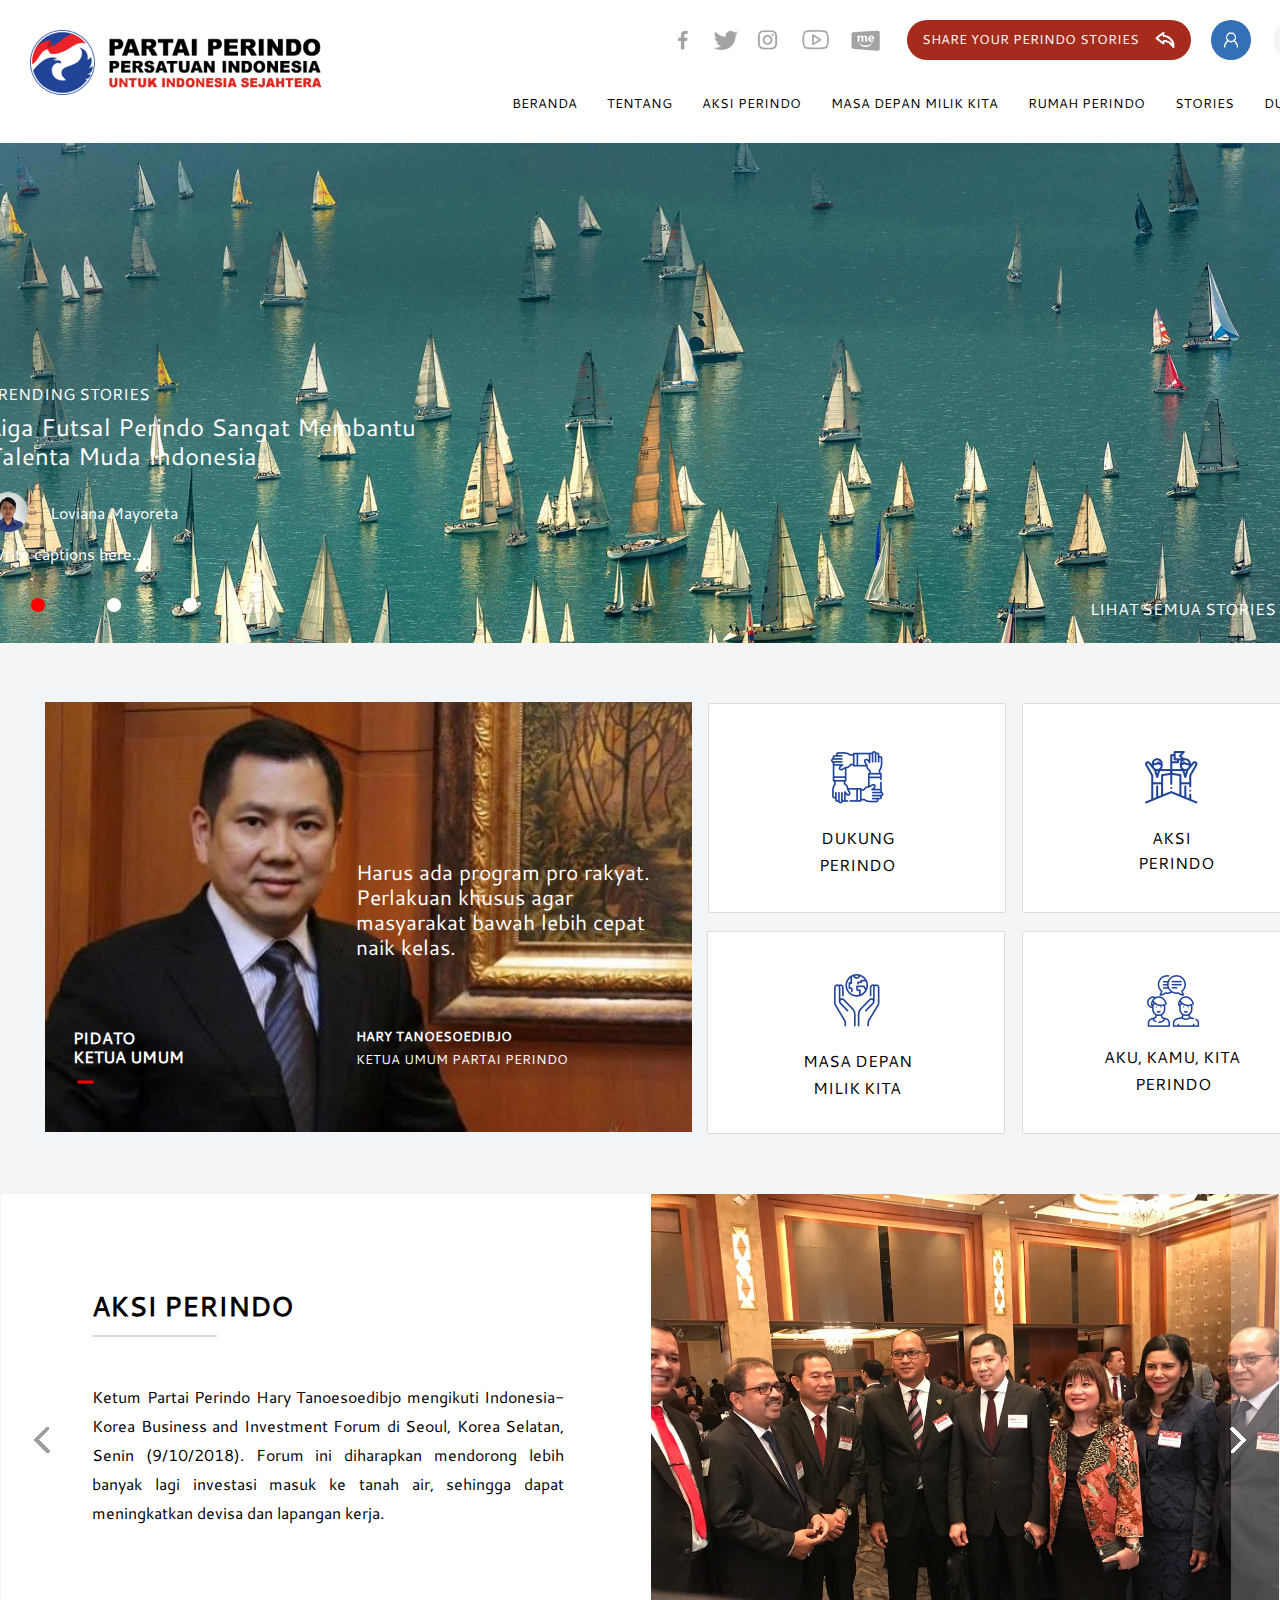
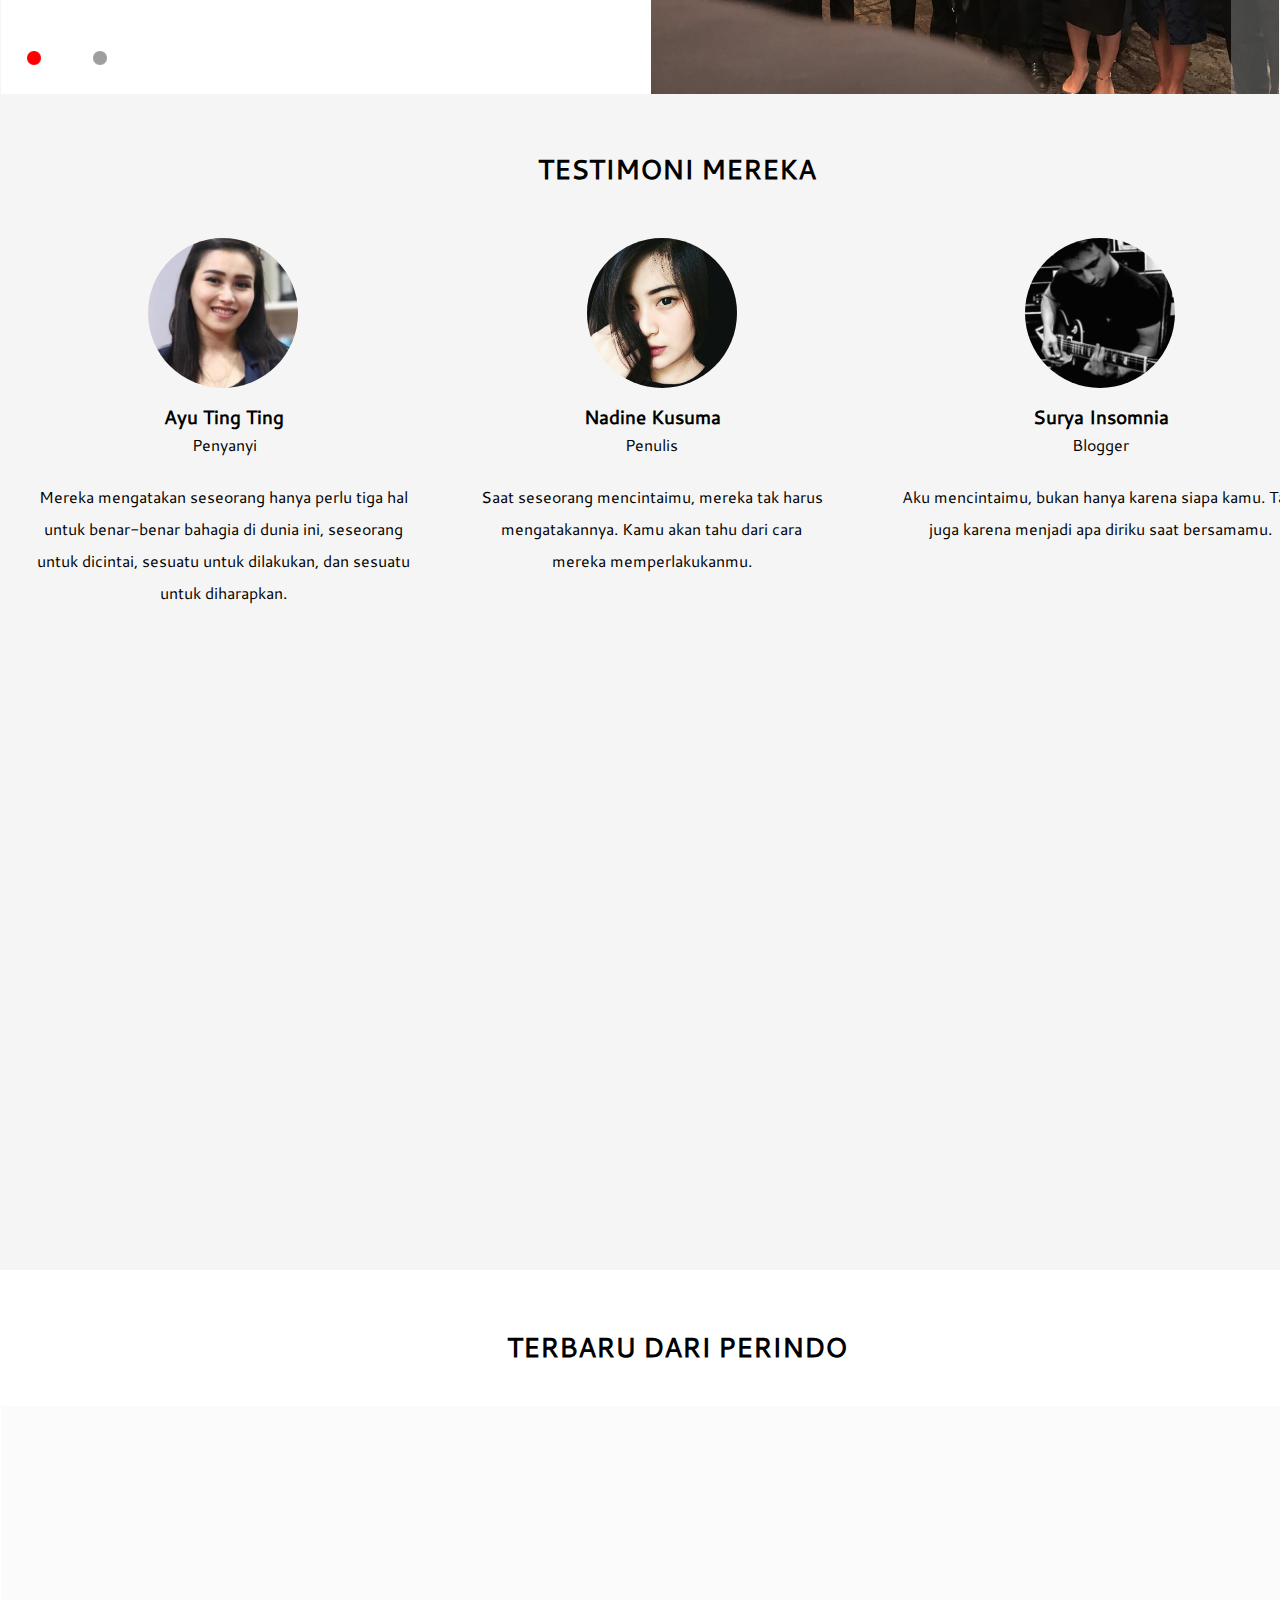
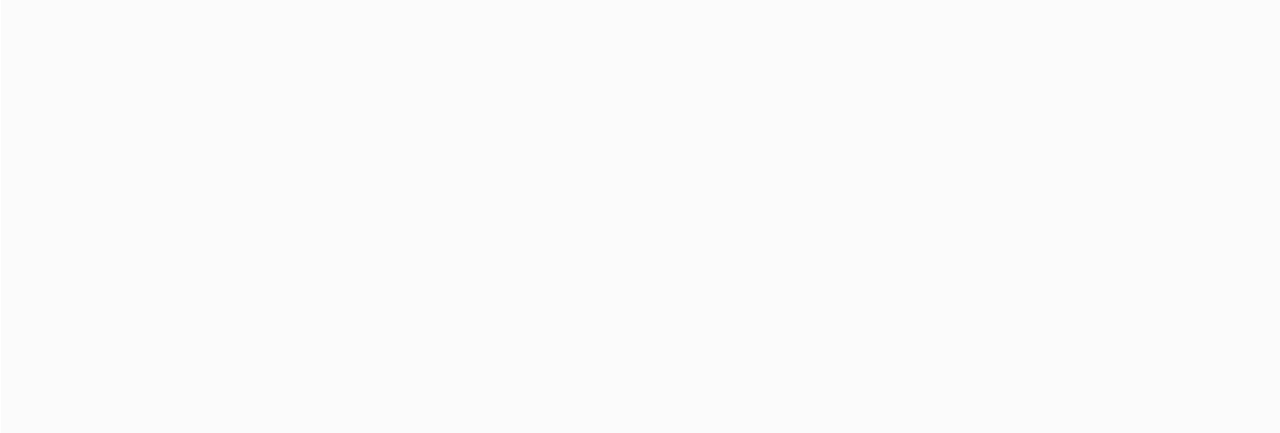
==== index.html @ 6bce3f4d "Update sosmed frame" ====
<!doctype html>
<html>
<head>
<meta charset="utf-8">
<title>Partai Perindo</title>
<meta name="description" content="Build by DPP Perindo">
<meta name="author" content="Ahmad Arif Rahman">
<meta name="robots" content="index, follow">
<meta name="viewport" content="width=device-width, initial-scale=1.0">
<link href="favicon.ico" rel="shortcut icon" type="image/x-icon">
<script src="jscookmenu.min.js"></script>
<link href="web.css" rel="stylesheet">
<link href="index.css" rel="stylesheet">
<script src="jquery-1.12.4.min.js"></script>
<script src="jquery-ui.min.js"></script>
<script src="wb.carousel.effects.min.js"></script>
<script src="wb.carousel.min.js"></script>
<script>
$(document).ready(function()
{
   var carousel_slider_trendingstoriesOpts =
   {
      delay: 3000,
      duration: 500,
      easing: 'linear',
      mode: 'fade',
      direction: '',
      scalemode: 3,
      pagination: true,
      pagination_img_default: 'images/ic_circle_white_16px.png',
      pagination_img_active: 'images/ic_circle_red_16px.png',
      pause: null,
      start: 0
   };
   $("#carousel_slider_trendingstories").carouseleffects(carousel_slider_trendingstoriesOpts);
   var Carousel1Opts =
   {
      delay: 3000,
      duration: 500,
      easing: 'linear',
      mode: 'forward',
      direction: '',
      pagination: true,
      pagination_img_default: 'images/Carousel1-default.png',
      pagination_img_active: 'images/Carousel1-active.png',
      pause: null,
      start: 0
   };
   $("#Carousel1").carousel(Carousel1Opts);
   var Carousel2Opts =
   {
      delay: 3000,
      duration: 500,
      easing: 'linear',
      mode: 'forward',
      direction: '',
      scalemode: 1,
      pagination: true,
      pagination_img_default: 'images/ic_circle_grey_16px.png',
      pagination_img_active: 'images/ic_circle_red_16px.png',
      pause: null,
      start: 0
   };
   $("#Carousel2").carousel(Carousel2Opts);
   $("#Carousel2_back a").click(function()
   {
      $('#Carousel2').carousel('prev');
   });
   $("#Carousel2_next a").click(function()
   {
      $('#Carousel2').carousel('next');
   });
});
</script>
</head>
<body>
<a id="Button1" href="https://reg.partaiperindo.com" style="position:absolute;left:907px;top:20px;width:284px;height:40px;z-index:96;"></a>
<div id="wb_Image1" style="position:absolute;left:30px;top:30px;width:292px;height:65px;z-index:97;">
<img src="images/img_perindo_header1.png" id="Image1" alt=""></div>
<div id="wb_MenuBar1" style="position:absolute;left:497px;top:89px;width:839px;height:33px;z-index:1098;">
<div id="MenuBar1">
<ul style="display:none;">
<li><span></span><span>BERANDA</span></li>
<li><span></span><span>TENTANG</span></li>
<li><span></span><span>AKSI&nbsp;PERINDO</span></li>
<li><span></span><span>MASA&nbsp;DEPAN&nbsp;MILIK&nbsp;KITA</span></li>
<li><span></span><span>RUMAH&nbsp;PERINDO</span></li>
<li><span></span><span>STORIES</span></li>
<li><span></span><span>DUKUNG</span></li>
</ul>
</div>
<script>
var cmMenuBar1 =
{
   mainFolderLeft: '',
   mainFolderRight: '',
   mainItemLeft: '',
   mainItemRight: '',
   folderLeft: '',
   folderRight: '',
   itemLeft: '',
   itemRight: '',
   mainSpacing: 0,
   subSpacing: 0,
   delay: 100,
   offsetHMainAdjust: [0, 0],
   offsetSubAdjust: [0, 0]
};
var cmMenuBar1HSplit = [_cmNoClick, '<td class="MenuBar1MenuSplitLeft"><div></div></td>' +
                                       '<td class="MenuBar1MenuSplitText"><div></div></td>' +
                                       '<td class="MenuBar1MenuSplitRight"><div></div></td>'];
var cmMenuBar1MainVSplit = [_cmNoClick, '<div><table width="35" cellspacing="0"><tr><td class="MenuBar1HorizontalSplit">|</td></tr></table></div>'];
var cmMenuBar1MainHSplit = [_cmNoClick, '<td colspan="3" class="MenuBar1MainSplitText"><div></div></td>'];
cmDrawFromText('MenuBar1', 'hbr', cmMenuBar1, 'MenuBar1');
</script>
</div>
<a id="button_search" href="" style="position:absolute;left:1275px;top:20px;width:40px;height:40px;z-index:99;"></a>
<a id="button_signup" href="https://reg.partaiperindo.com" title="Daftar Anggota" style="position:absolute;left:1211px;top:20px;width:40px;height:40px;z-index:100;"></a>
<div id="wb_Image2" style="position:absolute;left:1155px;top:30px;width:20px;height:20px;z-index:101;">
<img src="images/ic_reply_32px.png" id="Image2" alt=""></div>
<a id="Button2" href="#" style="position:absolute;left:907px;top:20px;width:284px;height:40px;z-index:102;"></a>
<div id="wb_button_metube_header" style="position:absolute;left:850px;top:24px;width:32px;height:32px;z-index:103;">
<a href="https://metube.id"><img src="images/img_metube_grey3_64px.png" id="button_metube_header" alt=""></a></div>
<div id="wb_button_youtube_header" style="position:absolute;left:801px;top:30px;width:29px;height:20px;z-index:104;">
<a href="https://www.youtube.com"><img src="images/img_youtube_grey1.png" id="button_youtube_header" alt=""></a></div>
<div id="wb_button_instagram_header" style="position:absolute;left:758px;top:30px;width:20px;height:20px;z-index:105;">
<a href="https://instagram.com"><img src="images/img_instagram_grey1.png" id="button_instagram_header" alt=""></a></div>
<div id="wb_button_twitter_header" style="position:absolute;left:713px;top:30px;width:25px;height:20px;z-index:106;">
<a href="https://twitter.com"><img src="images/img_twitter_grey1.png" id="button_twitter_header" alt=""></a></div>
<div id="wb_button_facebook_header" style="position:absolute;left:678px;top:30px;width:10px;height:20px;z-index:107;">
<a href="https://www.facebook.com"><img src="images/img_facebook_grey1.png" id="button_facebook_header" alt=""></a></div>
<div id="Layer3" style="position:absolute;text-align:left;left:0px;top:1694px;width:1348px;height:625px;z-index:108;">
<div id="wb_Text15" style="position:absolute;left:519px;top:59px;width:316px;height:36px;text-align:center;z-index:71;">
<span style="color:#000000;font-family:Cantarell;font-size:27px;"><strong>TESTIMONI MEREKA</strong></span></div>
<table style="position:absolute;left:10px;top:108px;width:1328px;height:500px;z-index:72;" id="Table1">
<tr>
<td class="cell0"><p style="font-size:13px;line-height:16px;color:#000000;"><span style="color:#000000;">&nbsp;</span></p></td>
<td class="cell0"><p style="font-size:13px;line-height:16px;color:#000000;"><span style="color:#000000;">&nbsp;</span></p></td>
<td class="cell1"><p style="font-size:13px;line-height:16px;color:#000000;"><span style="color:#000000;">&nbsp;</span></p></td>
</tr>
</table>
</div>
<div id="Layer6" style="position:absolute;text-align:center;left:18px;top:1823px;width:410px;height:469px;z-index:109;">
<div id="Layer6_Container" style="width:410px;position:relative;margin-left:auto;margin-right:auto;text-align:left;">
<picture id="wb_Picture6" style="position:absolute;left:130px;top:15px;width:150px;height:150px;z-index:73">
<img src="images/img_posting_20190614_001.jpg" id="Picture6" alt="">
</picture>
<div id="wb_Text20" style="position:absolute;left:12px;top:183px;width:388px;height:25px;text-align:center;z-index:74;">
<span style="color:#000000;font-family:Cantarell;font-size:19px;"><strong>Ayu Ting Ting</strong></span></div>
<div id="wb_Text21" style="position:absolute;left:12px;top:212px;width:388px;height:21px;text-align:center;z-index:75;">
<span style="color:#000000;font-family:Cantarell;font-size:16px;">Penyanyi</span></div>
<div id="wb_Text22" style="position:absolute;left:11px;top:258px;width:389px;height:126px;text-align:center;z-index:76;">
<span style="color:#000000;font-family:Cantarell;font-size:16px;line-height:32px;">Mereka mengatakan seseorang hanya perlu tiga hal untuk benar-benar bahagia di dunia ini, seseorang untuk dicintai, sesuatu untuk dilakukan, dan sesuatu untuk diharapkan.</span></div>
</div>
</div>
<div id="wb_Text23" style="position:absolute;left:916px;top:32px;width:223px;height:18px;text-align:right;z-index:110;">
<span style="color:#FFFFFF;font-family:Cantarell;font-size:13px;">SHARE YOUR PERINDO STORIES</span></div>
<div id="Layer7" style="position:absolute;text-align:left;left:456px;top:1823px;width:389px;height:460px;z-index:111;">
<picture id="wb_Picture7" style="position:absolute;left:131px;top:15px;width:150px;height:150px;z-index:77">
<img src="images/img_posting_20190614_003.jpg" id="Picture7" alt="">
</picture>
<div id="wb_Text24" style="position:absolute;left:17px;top:183px;width:358px;height:25px;text-align:center;z-index:78;">
<span style="color:#000000;font-family:Cantarell;font-size:19px;"><strong>Nadine Kusuma</strong></span></div>
<div id="wb_Text25" style="position:absolute;left:17px;top:212px;width:357px;height:21px;text-align:center;z-index:79;">
<span style="color:#000000;font-family:Cantarell;font-size:16px;">Penulis</span></div>
<div id="wb_Text26" style="position:absolute;left:17px;top:258px;width:357px;height:95px;text-align:center;z-index:80;">
<span style="color:#000000;font-family:Cantarell;font-size:16px;line-height:32px;">Saat seseorang mencintaimu, mereka tak harus mengatakannya. Kamu akan tahu dari cara mereka memperlakukanmu.</span></div>
</div>
<div id="Layer8" style="position:absolute;text-align:left;left:881px;top:1823px;width:439px;height:460px;z-index:112;">
<picture id="wb_Picture8" style="position:absolute;left:144px;top:15px;width:150px;height:150px;z-index:81">
<img src="images/img_user_20190613_001.jpg" id="Picture8" alt="">
</picture>
<div id="wb_Text27" style="position:absolute;left:16px;top:183px;width:407px;height:25px;text-align:center;z-index:82;">
<span style="color:#000000;font-family:Cantarell;font-size:19px;"><strong>Surya Insomnia</strong></span></div>
<div id="wb_Text28" style="position:absolute;left:16px;top:212px;width:407px;height:21px;text-align:center;z-index:83;">
<span style="color:#000000;font-family:Cantarell;font-size:16px;">Blogger</span></div>
<div id="wb_Text29" style="position:absolute;left:16px;top:258px;width:407px;height:63px;text-align:center;z-index:84;">
<span style="color:#000000;font-family:Cantarell;font-size:16px;line-height:32px;">Aku mencintaimu, bukan hanya karena siapa kamu. Tapi juga karena menjadi apa diriku saat bersamamu.</span></div>
</div>
<div id="Layer9" style="position:absolute;text-align:left;left:0px;top:2319px;width:1348px;height:551px;z-index:113;">
<table style="position:absolute;left:6px;top:0px;width:1336px;height:220px;z-index:88;" id="Table2">
<tr>
<td class="cell0"><!-- Facebook -->
<div id="Html1" style="display:inline-block;width:402px;height:48px;z-index:85">
<center>
   <iframe src="https://www.facebook.com/plugins/page.php?href=https%3A%2F%2Fwww.facebook.com%2FPartaiPerindo%2F&tabs=timeline&width=340&height=500&small_header=false&adapt_container_width=true&hide_cover=false&show_facepile=true&appId=714750595548752" width="340" height="500" style="border:none; border-radius: 7.5px; overflow:hidden" scrolling="no" frameborder="0" allowTransparency="true" allow="encrypted-media"></iframe>
</center></div>
</td>
<td class="cell0"><!-- Twitter -->
<div id="Html2" style="display:inline-block;width:403px;height:55px;z-index:86">
<center>
   <a class="twitter-timeline" data-lang="en" data-width="340" data-height="500" data-theme="light" href="https://twitter.com/PartaiPerindo?ref_src=twsrc%5Etfw">Tweets by PartaiPerindo</a>
   <script async src="https://platform.twitter.com/widgets.js" charset="utf-8"></script>
</center></div>
</td>
<td class="cell1"><!-- Metube -->
<div id="Html3" style="display:inline-block;width:486px;height:55px;z-index:87">
<center>
   <iframe src="https://www.metube.id/embed/16489274?type=video&autoplay=true&mute=true" width="340" height="188" style="border:none; border-radius: 7.5px; overflow:hidden" frameborder="0" allowfullscreen></iframe>
</center></div>
</td>
</tr>
</table>
</div>
<div id="wb_Text30" style="position:absolute;left:462px;top:2931px;width:430px;height:36px;text-align:center;z-index:114;">
<span style="color:#000000;font-family:Cantarell;font-size:27px;"><strong>TERBARU DARI PERINDO</strong></span></div>
<div id="Layer10" style="position:absolute;text-align:left;left:1px;top:3006px;width:1347px;height:627px;z-index:115;">
<div id="FlexGrid1">
<div class="header">
</div>
<div class="nav">
</div>
<div class="main">
</div>
<div class="sidebar">
</div>
<div class="footer">
</div>
</div>
</div>
<div id="wb_carousel_slider_trendingstories" style="position:absolute;left:0px;top:143px;width:1325px;height:500px;z-index:116;overflow:hidden;">
<div id="carousel_slider_trendingstories" style="position:absolute;">
<div class="frame frame-1">
<div class="carousel-innerframe">
<div id="layer_captions1" style="position:absolute;text-align:left;left:10px;top:240px;width:500px;height:200px;z-index:5;">
<div id="wb_Text1" style="position:absolute;left:0px;top:1px;width:246px;height:21px;z-index:0;">
<span style="color:#FFFFFF;font-family:Cantarell;font-size:16px;">TRENDING STORIES</span></div>
<div id="wb_Text2" style="position:absolute;left:0px;top:30px;width:500px;height:63px;z-index:1;">
<span style="color:#FFFFFF;font-family:Cantarell;font-size:24px;">Liga Futsal Perindo Sangat Membantu Talenta Muda Indonesia</span></div>
<picture id="wb_Picture1" style="position:absolute;left:0px;top:109px;width:40px;height:40px;z-index:2">
<img src="images/img_posting_20190821_003.jpg" id="Picture1" alt="">
</picture>
<div id="wb_Text3" style="position:absolute;left:62px;top:120px;width:438px;height:21px;z-index:3;">
<span style="color:#FFFFFF;font-family:Cantarell;font-size:16px;">Loviana Mayoreta</span></div>
<div id="wb_Text4" style="position:absolute;left:0px;top:161px;width:500px;height:21px;z-index:4;">
<span style="color:#FFFFFF;font-family:Cantarell;font-size:16px;">Write captions here...</span></div>
</div>
<a id="button_openallstories1" href="" style="position:absolute;left:1105px;top:446px;width:200px;height:40px;z-index:6;">LIHAT SEMUA STORIES</a>
</div>
</div>
<div class="frame frame-2" style ="display:none">
<div class="carousel-innerframe">
<div id="layer_captions2" style="position:absolute;text-align:left;left:10px;top:240px;width:500px;height:200px;z-index:11;">
<picture id="wb_Picture2" style="position:absolute;left:0px;top:109px;width:40px;height:40px;z-index:7">
<img src="images/img_posting_20190821_003.jpg" id="Picture2" alt="">
</picture>
<div id="wb_Text5" style="position:absolute;left:0px;top:30px;width:500px;height:63px;z-index:8;">
<span style="color:#FFFFFF;font-family:Cantarell;font-size:24px;">Liga Futsal Perindo Sangat Membantu Talenta Muda Indonesia</span></div>
<div id="wb_Text7" style="position:absolute;left:62px;top:120px;width:438px;height:21px;z-index:9;">
<span style="color:#FFFFFF;font-family:Cantarell;font-size:16px;">Loviana Mayoreta</span></div>
<div id="wb_Text8" style="position:absolute;left:0px;top:161px;width:500px;height:21px;z-index:10;">
<span style="color:#FFFFFF;font-family:Cantarell;font-size:16px;">Write captions here...</span></div>
</div>
<a id="button_openallstories2" href="" style="position:absolute;left:1105px;top:445px;width:200px;height:40px;z-index:12;">LIHAT SEMUA STORIES</a>
</div>
</div>
<div class="frame frame-3" style ="display:none">
<div class="carousel-innerframe">
<div id="Layer1" style="position:absolute;text-align:left;left:10px;top:240px;width:500px;height:200px;z-index:17;">
<picture id="wb_Picture3" style="position:absolute;left:0px;top:109px;width:40px;height:40px;z-index:13">
<img src="images/img_posting_20190821_003.jpg" id="Picture3" alt="">
</picture>
<div id="wb_Text6" style="position:absolute;left:0px;top:30px;width:500px;height:63px;z-index:14;">
<span style="color:#FFFFFF;font-family:Cantarell;font-size:24px;">Liga Futsal Perindo Sangat Membantu Talenta Muda Indonesia</span></div>
<div id="wb_Text9" style="position:absolute;left:62px;top:120px;width:438px;height:21px;z-index:15;">
<span style="color:#FFFFFF;font-family:Cantarell;font-size:16px;">Loviana Mayoreta</span></div>
<div id="wb_Text10" style="position:absolute;left:0px;top:161px;width:500px;height:21px;z-index:16;">
<span style="color:#FFFFFF;font-family:Cantarell;font-size:16px;">Write captions here...</span></div>
</div>
<a id="button_openallstories3" href="http://" style="position:absolute;left:1105px;top:445px;width:200px;height:40px;z-index:18;">LIHAT SEMUA STORIES</a>
</div>
</div>
</div>
</div>
<div id="Layer2" style="position:absolute;text-align:left;left:0px;top:643px;width:96.31%;height:500px;z-index:117;">
<div id="wb_Carousel1" style="position:absolute;left:5px;top:19px;width:647px;height:430px;z-index:36;overflow:hidden;">
<div id="Carousel1" style="position:absolute;">
<div class="frame frame-1">
<div id="wb_Text11" style="position:absolute;left:311px;top:158px;width:297px;height:140px;z-index:32;">
<span style="color:#FFFFFF;font-family:Cantarell;font-size:21px;">Harus ada program pro rakyat.<br>Perlakuan khusus agar masyarakat bawah lebih cepat naik kelas.</span></div>
<div id="wb_Text12" style="position:absolute;left:311px;top:327px;width:242px;height:18px;z-index:33;">
<span style="color:#FFFFFF;font-family:Cantarell;font-size:13px;"><strong>HARY TANOESOEDIBJO</strong></span></div>
<div id="wb_Text13" style="position:absolute;left:311px;top:350px;width:250px;height:18px;z-index:34;">
<span style="color:#FFFFFF;font-family:Cantarell;font-size:13px;">KETUA UMUM PARTAI PERINDO</span></div>
<div id="wb_Text14" style="position:absolute;left:28px;top:326px;width:209px;height:43px;z-index:35;">
<span style="color:#FFFFFF;font-family:Cantarell;font-size:16px;"><strong>PIDATO<br>KETUA UMUM</strong></span></div>
</div>
</div>
</div>
<a id="Button3" href="#" style="position:absolute;left:683px;top:35px;width:296px;height:208px;z-index:37;"></a>
<a id="Button5" href="#" style="position:absolute;left:997px;top:35px;width:296px;height:208px;z-index:38;"></a>
<label for="" id="Label3" style="position:absolute;left:782px;top:183px;width:92px;height:19px;line-height:19px;z-index:39;">PERINDO</label>
<label for="" id="Label5" style="position:absolute;left:1109px;top:179px;width:69px;height:23px;line-height:23px;z-index:40;">PERINDO</label>
<label for="" id="Label2" style="position:absolute;left:782px;top:156px;width:92px;height:19px;line-height:19px;z-index:41;">DUKUNG</label>
<label for="" id="Label4" style="position:absolute;left:1097px;top:156px;width:91px;height:19px;line-height:19px;z-index:42;">AKSI</label>
<div id="wb_Image3" style="position:absolute;left:806px;top:83px;width:53px;height:53px;z-index:43;">
<img src="images/img_menuicon_001.png" id="Image3" alt=""></div>
<div id="wb_Image4" style="position:absolute;left:1120px;top:83px;width:53px;height:53px;z-index:44;">
<img src="images/img_menuicon_002.png" id="Image4" alt=""></div>
<a id="Button9" href="#" style="position:absolute;left:997px;top:263px;width:296px;height:201px;z-index:45;"></a>
<a id="Button7" href="#" style="position:absolute;left:682px;top:263px;width:296px;height:201px;z-index:46;"></a>
<label for="" id="Label7" style="position:absolute;left:773px;top:406px;width:110px;height:19px;line-height:19px;z-index:47;">MILIK KITA</label>
<label for="" id="Label6" style="position:absolute;left:773px;top:379px;width:110px;height:19px;line-height:19px;z-index:48;">MASA DEPAN</label>
<div id="wb_Image5" style="position:absolute;left:809px;top:306px;width:47px;height:53px;z-index:49;">
<img src="images/img_menuicon_003.png" id="Image5" alt=""></div>
<label for="" id="Label9" style="position:absolute;left:1097px;top:401px;width:93px;height:21px;line-height:21px;z-index:50;">PERINDO</label>
<label for="" id="Label8" style="position:absolute;left:1068px;top:375px;width:150px;height:19px;line-height:19px;z-index:51;">AKU, KAMU, KITA</label>
<div id="wb_Image6" style="position:absolute;left:1122px;top:307px;width:53px;height:53px;z-index:52;">
<img src="images/img_menuicon_004.png" id="Image6" alt=""></div>
<a id="button_open_masadepan" href="#" style="position:absolute;left:683px;top:263px;width:295px;height:201px;z-index:53;"></a>
<a id="button_open_stories" href="#" style="position:absolute;left:997px;top:263px;width:296px;height:201px;z-index:54;"></a>
<a id="button_open_dukungperindo" href="#" style="position:absolute;left:683px;top:35px;width:298px;height:210px;z-index:55;"></a>
<a id="button_open_aksiperindo" href="#" style="position:absolute;left:997px;top:35px;width:296px;height:204px;z-index:56;"></a>
</div>
<div id="wb_Carousel2" style="position:absolute;left:0px;top:1193px;width:1348px;height:502px;z-index:118;overflow:hidden;">
<div id="Carousel2" style="position:absolute;">
<div class="frame frame-1">
<picture id="wb_Picture4" style="position:absolute;left:684px;top:0px;width:670px;height:500px;z-index:61">
<img src="images/img_posting_20190613_005.jpg" id="Picture4" alt="">
</picture>
<div id="Layer4" style="position:absolute;text-align:left;left:1264px;top:0px;width:80px;height:500px;z-index:62;">
</div>
<div id="wb_Text16" style="position:absolute;left:125px;top:96px;width:480px;height:36px;z-index:63;">
<span style="color:#000000;font-family:Cantarell;font-size:27px;"><strong>AKSI PERINDO</strong></span></div>
<hr id="Line1" style="position:absolute;left:125px;top:141px;width:125px;z-index:64;">
<div id="wb_Text17" style="position:absolute;left:125px;top:188px;width:472px;height:143px;text-align:justify;z-index:65;">
<span style="color:#000000;font-family:Cantarell;font-size:16px;line-height:29px;">Ketum Partai Perindo Hary Tanoesoedibjo mengikuti Indonesia-Korea Business and Investment Forum di Seoul, Korea Selatan, Senin (9/10/2018). Forum ini diharapkan mendorong lebih banyak lagi investasi masuk ke tanah air, sehingga dapat meningkatkan devisa dan lapangan kerja.</span></div>
</div>
<div class="frame frame-2">
<picture id="wb_Picture5" style="position:absolute;left:2032px;top:0px;width:662px;height:500px;z-index:66">
<img src="images/img_posting_20191016_002.jpg" id="Picture5" alt="">
</picture>
<div id="Layer5" style="position:absolute;text-align:left;left:2612px;top:0px;width:80px;height:500px;z-index:67;">
</div>
<hr id="Line2" style="position:absolute;left:1473px;top:141px;width:125px;z-index:68;">
<div id="wb_Text18" style="position:absolute;left:1473px;top:96px;width:472px;height:36px;z-index:69;">
<span style="color:#000000;font-family:Cantarell;font-size:27px;"><strong>BERITA PERINDO</strong></span></div>
<div id="wb_Text19" style="position:absolute;left:1473px;top:188px;width:472px;height:143px;text-align:justify;z-index:70;">
<span style="color:#000000;font-family:Cantarell;font-size:16px;line-height:29px;">Usai berhasil mempertahankan kursi di DPRD Kabupaten/Kota maupun kursi legislatif untuk DPRD Provinsi Sumatera Selatan dalam sidang Perselihan Hasil Pemilihan Umum (PHPU) yang digelar di Mahkamah Konstitusi beberapa waktu lalu, DPW Perindo Sumsel langsung menggelar rapat koordinasi.</span></div>
</div>
</div>
<div id="Carousel2_back"><a><img alt="Back" src="images/ic_keyboard_arrow_left_32px.png"></a></div>
<div id="Carousel2_next"><a><img alt="Next" src="images/ic_keyboard_arrow_right_32px.png"></a></div>
</div>
</body>
</html>
---- web.css ----
@font-face
{
   font-family: "Cantarell";
   src: url('Cantarell-Regular.ttf') format('truetype');
}
a
{
   color: #0000FF;
   text-decoration: underline;
}
a:visited
{
   color: #800080;
}
a:active
{
   color: #FF0000;
}
a:hover
{
   color: #0000FF;
   text-decoration: underline;
}
input:focus, textarea:focus, select:focus
{
   outline: none;
}
.visibility-hidden
{
   visibility: hidden;
}
h1, .h1
{
   font-family: Arial;
   font-weight: bold;
   font-size: 32px;
   text-decoration: none;
   color: #000000;
   background-color: transparent;
   margin: 0px 0px 0px 0px;
   padding: 0px 0px 0px 0px;
   display: inline;
}
h2, .h2
{
   font-family: Arial;
   font-weight: bold;
   font-size: 27px;
   text-decoration: none;
   color: #000000;
   background-color: transparent;
   margin: 0px 0px 0px 0px;
   padding: 0px 0px 0px 0px;
   display: inline;
}
h3, .h3
{
   font-family: Arial;
   font-weight: bold;
   font-size: 24px;
   text-decoration: none;
   color: #000000;
   background-color: transparent;
   margin: 0px 0px 0px 0px;
   padding: 0px 0px 0px 0px;
   display: inline;
}
h4, .h4
{
   font-family: Arial;
   font-weight: bold;
   font-size: 21px;
   font-style: italic;
   text-decoration: none;
   color: #000000;
   background-color: transparent;
   margin: 0px 0px 0px 0px;
   padding: 0px 0px 0px 0px;
   display: inline;
}
h5, .h5
{
   font-family: Arial;
   font-weight: bold;
   font-size: 19px;
   text-decoration: none;
   color: #000000;
   background-color: transparent;
   margin: 0px 0px 0px 0px;
   padding: 0px 0px 0px 0px;
   display: inline;
}
h6, .h6
{
   font-family: Arial;
   font-weight: bold;
   font-size: 16px;
   text-decoration: none;
   color: #000000;
   background-color: transparent;
   margin: 0px 0px 0px 0px;
   padding: 0px 0px 0px 0px;
   display: inline;
}
.CustomStyle
{
   font-family: "Courier New";
   font-weight: bold;
   font-size: 16px;
   text-decoration: none;
   color: #2E74B5;
   background-color: transparent;
}
---- index.css ----
html, body, #container
{
   width: 100%;
   height: 100%;
}
body
{
   background-color: #FFFFFF;
   color: #000000;
   font-family: Arial;
   font-weight: normal;
   font-size: 13px;
   line-height: 1.1875;
   margin: 0;
   padding: 0;
}
#Button1
{
   line-height: 40px;
   text-align: center;
   text-decoration: none;
   vertical-align: top;
   border: 0px solid #2E6DA4;
   border-radius: 20px;
   background-color: #A52B1D;
   background-image: none;
   color: #FFFFFF;
   font-family: Arial;
   font-weight: normal;
   font-size: 13px;
   box-shadow: 0px 0px 3px #F5F5F5;
   -webkit-appearance: none;
   margin: 0;
}
#Image1
{
   border: 0px solid #000000;
   padding: 0;
   margin: 0;
   left: 0;
   top: 0;
   width: 100%;
   height: 100%;
}
#MenuBar1
{
   background-color: transparent;
   border: 0px solid #CCCCCC;
}
.MenuBar1SubMenu
{
   background-color: transparent;
   border: 1px solid #CCCCCC;
   position:	absolute;
   visibility: hidden;
   overflow: visible;
   z-index: 100;
}
.MenuBar1SubMenuTable
{
   cursor: default;
   border: 0;
   padding: 0;
}
.MenuBar1SubMenuTable tr
{
   margin: 0;
   padding: 0;
}
.MenuBar1Menu
{
   background-color: transparent;
   margin: 0px 0 0px 0px;
   padding: 0;
}
.MenuBar1MenuOuter
{
   background-color: transparent;
   border: 0px solid #CCCCCC;
}
.MenuBar1Menu tr
{
   margin: 0;
   padding: 0;
}
.MenuBar1MainItem .MenuBar1MainItemLeft,
.MenuBar1MainItem .MenuBar1MainFolderLeft
{
   width: 0px;
   cursor: pointer;
   border-width: 0;
   text-align: center;
   padding: 5px 0px 5px 0px;
   font-size: 1px;
}
.MenuBar1MainItem .MenuBar1MainItemText, 
.MenuBar1MainItem .MenuBar1MainItemText a,
.MenuBar1MainItem .MenuBar1MainFolderText,
.MenuBar1MainItem .MenuBar1MainFolderText a
{
   background-color: #FFFFFF;
   color: #000000;
   font-size: 13px;
   font-family: Cantarell;
   font-weight: normal;
   line-height: 18px;
   text-align: right;
   text-decoration: none;
   white-space: nowrap;
   margin: 0;
   cursor: pointer;
   border-bottom: 0px solid #FFFFFF;
   border-right: 0px solid #FFFFFF;
   border-top: 0px solid #FFFFFF;
   border-left: 0px solid #FFFFFF;
   padding: 5px 15px 5px 15px;
   vertical-align: middle;
}
.MenuBar1MainItem .MenuBar1MainItemRight,
.MenuBar1MainItem .MenuBar1MainFolderRight
{
   width: 0px;
   cursor: pointer;
   border-width: 0;
   padding: 5px 0px 5px 0px;
   font-size: 1px;
}
.MenuBar1MainItemHover .MenuBar1MainItemLeft,
.MenuBar1MainItemActive .MenuBar1MainItemLeft,
.MenuBar1MainItemHover .MenuBar1MainFolderLeft,
.MenuBar1MainItemActive .MenuBar1MainFolderLeft
{
   width: 0px;
   cursor: pointer;
   border-width: 0;
   padding: 5px 0px 5px 0px;
   font-size: 1px;
}
.MenuBar1MainItemHover .MenuBar1MainItemText,
.MenuBar1MainItemActive .MenuBar1MainItemText,
.MenuBar1MainItemHover .MenuBar1MainItemText a,
.MenuBar1MainItemActive .MenuBar1MainItemText a,
.MenuBar1MainItemHover .MenuBar1MainFolderText,
.MenuBar1MainItemActive .MenuBar1MainFolderText,
.MenuBar1MainItemHover .MenuBar1MainFolderText a,
.MenuBar1MainItemActive .MenuBar1MainFolderText a
{
   background-color: #FFFFFF;
   color: #FF0000;
   font-size: 13px;
   font-family: Cantarell;
   font-weight: normal;
   line-height: 18px;
   text-align: right;
   text-decoration: none;
   white-space: nowrap;
   margin: 0;
   cursor: pointer;
   border-bottom: 0px solid #FFFFFF;
   border-right: 0px solid #FFFFFF;
   border-top: 0px solid #FFFFFF;
   border-left: 0px solid #FFFFFF;
   padding: 5px 15px 5px 15px;
   vertical-align: middle;
}
.MenuBar1MainItemHover .MenuBar1MainItemRight,
.MenuBar1MainItemActive .MenuBar1MainItemRight,
.MenuBar1MainItemHover .MenuBar1MainFolderRight,
.MenuBar1MainItemActive .MenuBar1MainFolderRight
{
   width: 0px;
   cursor: pointer;
   border-width: 0;
   padding: 5px 0px 5px 0px;
   font-size: 1px;
}
.MenuBar1MenuItem .MenuBar1MenuItemLeft,
.MenuBar1MenuItem .MenuBar1MenuFolderLeft
{
   width: 0px;
   cursor: pointer;
   border-width: 0;
   text-align: center;
   padding: 3px 0px 3px 0px;
   font-size: 1px;
}
.MenuBar1MenuItem .MenuBar1MenuItemText, 
.MenuBar1MenuItem .MenuBar1MenuItemText a,
.MenuBar1MenuItem .MenuBar1MenuFolderText,
.MenuBar1MenuItem .MenuBar1MenuFolderText a
{
   background-color: #FFFFFF;
   color: #333333;
   font-size: 13px;
   font-family: Arial;
   font-weight: normal;
   line-height: 16px;
   text-align: left;
   text-decoration: none;
   white-space: nowrap;
   margin: 0;
   cursor: pointer;
   border-bottom: 0px solid #CCCCCC;
   border-top: 0px solid #CCCCCC;
   border-right: 0px solid #CCCCCC;
   border-left: 0px solid #CCCCCC;
   padding: 3px 5px 3px 5px;
   vertical-align: middle;
}
.MenuBar1MenuItem .MenuBar1MenuItemRight,
.MenuBar1MenuItem .MenuBar1MenuFolderRight
{
   width: 0px;
   cursor: pointer;
   border-width: 0;
   padding: 3px 0px 3px 0px;
   font-size: 1px;
}
.MenuBar1MenuItemHover .MenuBar1MenuItemLeft, 
.MenuBar1MenuItemActive .MenuBar1MenuItemLeft,
.MenuBar1MenuItemHover .MenuBar1MenuFolderLeft,
.MenuBar1MenuItemActive .MenuBar1MenuFolderLeft
{
   width: 0px;
   cursor: pointer;
   border-width: 0;
   padding: 3px 0px 3px 0px;
   font-size: 1px;
}
.MenuBar1MenuItemHover .MenuBar1MenuItemText,
.MenuBar1MenuItemActive .MenuBar1MenuItemText,
.MenuBar1MenuItemHover .MenuBar1MenuItemText a,
.MenuBar1MenuItemActive .MenuBar1MenuItemText a,
.MenuBar1MenuItemHover .MenuBar1MenuFolderText,
.MenuBar1MenuItemActive .MenuBar1MenuFolderText,
.MenuBar1MenuItemHover .MenuBar1MenuFolderText a,
.MenuBar1MenuItemActive .MenuBar1MenuFolderText a
{
   background-color: #337AB7;
   color: #FFFFFF;
   font-size: 13px;
   font-family: Arial;
   font-weight: normal;
   line-height: 16px;
   text-align: left;
   text-decoration: none;
   white-space: nowrap;
   margin: 0;
   cursor: pointer;
   border-bottom: 0px solid #CCCCCC;
   border-top: 0px solid #CCCCCC;
   border-right: 0px solid #CCCCCC;
   border-left: 0px solid #CCCCCC;
   padding: 3px 5px 3px 5px;
   vertical-align: middle;
}
.MenuBar1MenuItemHover .MenuBar1MenuItemRight,
.MenuBar1MenuItemActive .MenuBar1MenuItemRight,
.MenuBar1MenuItemHover .MenuBar1MenuFolderRight,
.MenuBar1MenuItemActive .MenuBar1MenuFolderRight
{
   width: 0px;
   cursor: pointer;
   border-width: 0;
   padding: 3px 0px 3px 0px;
   font-size: 1px;
}
.MenuBar1SubMenu td,
.MenuBar1Menu td,
.MenuBar1Menu tr
{
   vertical-align: middle;
}
.MenuBar1MenuSplitText div
{
   height: 1px;
   padding: 0;
   background-color: #333333;
   overflow: hidden;
}
.MenuBar1MenuItem .MenuBar1MenuSplitLeft
{
   height: 7px;
   padding: 0;
}
.MenuBar1MenuItem .MenuBar1MenuSplitText
{
   background-color: #FFFFFF;
   height: 7px;
   padding: 0px 6px 0px 6px;
}
.MenuBar1MenuItem .MenuBar1MenuSplitRight
{
   height: 7px;
   padding: 0;
}
.MenuBar1MainSplitText div
{
   background-color: #333333;
   height: 1px;
   padding: 0;
   overflow: hidden;
}
.MenuBar1MainItem .MenuBar1MainSplitLeft 
{
   height: 11px;
   padding: 0;
}
.MenuBar1MainItem .MenuBar1MainSplitText
{
   background-color: #FFFFFF;
   height: 11px;
   padding: 0;
}
.MenuBar1MainItem .MenuBar1MainSplitRight
{
   height: 11px;
   padding: 0;
}
.MenuBar1MainItem
{
   vertical-align: middle;
}
.MenuBar1HorizontalSplit
{
   border-right: 0 solid #8080FF;
   border-left: 0 solid #8080FF;
   width: 35px;
   background-color: #FFFFFF;
   padding: 5px 0px 5px 0px;
   vertical-align: middle;
   text-align: center;
   text-decoration: none;
   color: #333333;
   font-size: 13px;
   font-family: Cantarell;
   font-style: normal;
}
.MenuBar1MainItem, .MenuBar1MainItemHover, .MenuBar1MainItemActive,
.MenuBar1MenuItem, .MenuBar1MenuItemHover, .MenuBar1MenuItemActive
{
   white-space: nowrap;
}
.MenuBar1SpacerDiv
{
   background: transparent;
   margin: 0;
   padding: 0;
   border: 0;
   font-size: 1px;
}
#button_search
{
   line-height: 40px;
   text-align: center;
   text-decoration: none;
   vertical-align: top;
   border: 0px solid #2E6DA4;
   border-radius: 25px;
   background-color: #F5F5F5;
   background-image: url(images/ic_search_32px.png);
   background-repeat: no-repeat;
   background-position: center center;
   background-size: 20px 20px;
   color: #F5F5F5;
   font-family: Arial;
   font-weight: normal;
   font-size: 13px;
   box-shadow: 0px 0px 3px #DCDCDC;
   -webkit-appearance: none;
   margin: 0;
}
#button_signup
{
   line-height: 40px;
   text-align: center;
   text-decoration: none;
   vertical-align: top;
   border: 0px solid #2E6DA4;
   border-radius: 20px;
   background-color: #3370B7;
   background-image: url(images/ic_person_32px.png);
   background-repeat: no-repeat;
   background-position: center center;
   background-size: 20px 20px;
   color: #FFFFFF;
   font-family: Arial;
   font-weight: normal;
   font-size: 13px;
   box-shadow: 0px 0px 3px #F5F5F5;
   -webkit-appearance: none;
   margin: 0;
}
#Image2
{
   border: 0px solid #000000;
   padding: 0;
   margin: 0;
   left: 0;
   top: 0;
   width: 100%;
   height: 100%;
}
#Button2
{
   line-height: 40px;
   text-align: center;
   text-decoration: none;
   vertical-align: top;
   border: 0px solid #2E6DA4;
   border-radius: 20px;
   background-color: transparent;
   background-image: none;
   color: #FFFFFF;
   font-family: Arial;
   font-weight: normal;
   font-size: 13px;
   -webkit-appearance: none;
   margin: 0;
}
#button_metube_header
{
   border: 0px solid #000000;
   padding: 0;
   margin: 0;
   left: 0;
   top: 0;
   width: 100%;
   height: 100%;
}
#button_youtube_header
{
   border: 0px solid #000000;
   padding: 0;
   margin: 0;
   left: 0;
   top: 0;
   width: 100%;
   height: 100%;
}
#button_instagram_header
{
   border: 0px solid #000000;
   padding: 0;
   margin: 0;
   left: 0;
   top: 0;
   width: 100%;
   height: 100%;
}
#button_twitter_header
{
   border: 0px solid #000000;
   padding: 0;
   margin: 0;
   left: 0;
   top: 0;
   width: 100%;
   height: 100%;
}
#button_facebook_header
{
   border: 0px solid #000000;
   padding: 0;
   margin: 0;
   left: 0;
   top: 0;
   width: 100%;
   height: 100%;
}
#wb_carousel_slider_trendingstories
{
   background-color: transparent;
   background-image: url(images/img_loading_google1.gif);
   background-repeat: no-repeat;
   background-position: center center;
}
#wb_carousel_slider_trendingstories
{
   font-size: 0;
}
#carousel_slider_trendingstories .frame
{
   width: 1325px;
   display: inline-block;
   overflow: hidden;
   height: 500px;
}
#carousel_slider_trendingstories .carousel-innerframe
{
   display: inline-block;
   height: 0;
   left: 0;
   margin-left: 0;
   position: absolute;
   top: 0;
   width: 1325px;
}
#wb_carousel_slider_trendingstories .pagination
{
   bottom: 0;
   left: 0;
   position: absolute;
   text-align: left;
   vertical-align: middle;
   width: 100%;
   z-index: 998;
}
#wb_carousel_slider_trendingstories .pagination img
{
   border-style: none;
   padding: 30px 30px 30px 30px;
}
#carousel_slider_trendingstories .frame-1
{
   background-color: transparent;
   background-image: url(images/img_wallpaper_20191016_001.jpg);
   background-repeat: no-repeat;
   background-position: center top;
   background-size: cover;
}
#carousel_slider_trendingstories .frame-2
{
   background-color: transparent;
   background-image: url(images/img_wallpaper_20191016_002.jpg);
   background-repeat: no-repeat;
   background-position: center top;
   background-size: cover;
}
#carousel_slider_trendingstories .frame-3
{
   background-color: transparent;
   background-image: url(images/img_wallpaper_20191016_003.jpg);
   background-repeat: no-repeat;
   background-position: center top;
   background-size: cover;
}
#layer_captions1
{
   background-color: transparent;
   background-image: none;
}
#layer_captions2
{
   background-color: transparent;
   background-image: none;
}
#Layer1
{
   background-color: transparent;
   background-image: none;
}
#wb_Text1 
{
   background-color: transparent;
   background-image: none;
   border: 0px solid #000000;
   padding: 0;
   margin: 0;
   text-align: left;
}
#wb_Text1 div
{
   text-align: left;
}
#wb_Text2 
{
   background-color: transparent;
   background-image: none;
   border: 0px solid #000000;
   padding: 0;
   margin: 0;
   text-align: left;
}
#wb_Text2 div
{
   text-align: left;
}
#Picture1
{
   border: 0px solid transparent;
   border-radius: 20px;
   padding: 0;
   object-fit: cover;
   left: 0;
   top: 0;
   width: 100%;
   height: 100%;
}
#wb_Text3 
{
   background-color: transparent;
   background-image: none;
   border: 0px solid #000000;
   padding: 0;
   margin: 0;
   text-align: left;
}
#wb_Text3 div
{
   text-align: left;
}
#wb_Text4 
{
   background-color: transparent;
   background-image: none;
   border: 0px solid #000000;
   padding: 0;
   margin: 0;
   text-align: left;
}
#wb_Text4 div
{
   text-align: left;
}
#wb_Text5 
{
   background-color: transparent;
   background-image: none;
   border: 0px solid #000000;
   padding: 0;
   margin: 0;
   text-align: left;
}
#wb_Text5 div
{
   text-align: left;
}
#Picture2
{
   border: 0px solid transparent;
   border-radius: 20px;
   padding: 0;
   object-fit: cover;
   left: 0;
   top: 0;
   width: 100%;
   height: 100%;
}
#wb_Text7 
{
   background-color: transparent;
   background-image: none;
   border: 0px solid #000000;
   padding: 0;
   margin: 0;
   text-align: left;
}
#wb_Text7 div
{
   text-align: left;
}
#wb_Text8 
{
   background-color: transparent;
   background-image: none;
   border: 0px solid #000000;
   padding: 0;
   margin: 0;
   text-align: left;
}
#wb_Text8 div
{
   text-align: left;
}
#wb_Text6 
{
   background-color: transparent;
   background-image: none;
   border: 0px solid #000000;
   padding: 0;
   margin: 0;
   text-align: left;
}
#wb_Text6 div
{
   text-align: left;
}
#Picture3
{
   border: 0px solid transparent;
   border-radius: 20px;
   padding: 0;
   object-fit: cover;
   left: 0;
   top: 0;
   width: 100%;
   height: 100%;
}
#wb_Text9 
{
   background-color: transparent;
   background-image: none;
   border: 0px solid #000000;
   padding: 0;
   margin: 0;
   text-align: left;
}
#wb_Text9 div
{
   text-align: left;
}
#wb_Text10 
{
   background-color: transparent;
   background-image: none;
   border: 0px solid #000000;
   padding: 0;
   margin: 0;
   text-align: left;
}
#wb_Text10 div
{
   text-align: left;
}
#button_openallstories1
{
   line-height: 40px;
   text-align: center;
   text-decoration: none;
   vertical-align: top;
   border: 0px solid #2E6DA4;
   background-color: transparent;
   background-image: none;
   color: #FFFFFF;
   font-family: Cantarell;
   font-weight: normal;
   font-size: 16px;
   -webkit-appearance: none;
   margin: 0;
}
#button_openallstories2
{
   line-height: 40px;
   text-align: center;
   text-decoration: none;
   vertical-align: top;
   border: 0px solid #2E6DA4;
   background-color: transparent;
   background-image: none;
   color: #FFFFFF;
   font-family: Cantarell;
   font-weight: normal;
   font-size: 16px;
   -webkit-appearance: none;
   margin: 0;
}
#button_openallstories3
{
   line-height: 40px;
   text-align: center;
   text-decoration: none;
   vertical-align: top;
   border: 0px solid #2E6DA4;
   background-color: transparent;
   background-image: none;
   color: #FFFFFF;
   font-family: Cantarell;
   font-weight: normal;
   font-size: 16px;
   -webkit-appearance: none;
   margin: 0;
}
#Button3
{
   line-height: 208px;
   text-align: center;
   text-decoration: none;
   vertical-align: top;
   border: 1px solid #DCDCDC;
   border-radius: 2px;
   background-color: #FFFFFF;
   background-image: none;
   color: #FFFFFF;
   font-family: Arial;
   font-weight: normal;
   font-size: 13px;
   -webkit-appearance: none;
   margin: 0;
}
#Image3
{
   border: 0px solid #000000;
   padding: 0;
   margin: 0;
   left: 0;
   top: 0;
   width: 100%;
   height: 100%;
}
#Label2
{
   border: 0px solid #CCCCCC;
   border-radius: 4px;
   background-color: transparent;
   background-image: none;
   color :#000000;
   font-family: Cantarell;
   font-weight: normal;
   font-size: 16px;
   padding: 4px 4px 4px 4px;
   margin: 0;
   text-align: center;
   vertical-align: top;
}
#Label3
{
   border: 0px solid #CCCCCC;
   border-radius: 4px;
   background-color: transparent;
   background-image: none;
   color :#000000;
   font-family: Cantarell;
   font-weight: normal;
   font-size: 16px;
   padding: 4px 4px 4px 4px;
   margin: 0;
   text-align: center;
   vertical-align: top;
}
#Button5
{
   line-height: 208px;
   text-align: center;
   text-decoration: none;
   vertical-align: top;
   border: 1px solid #DCDCDC;
   border-radius: 2px;
   background-color: #FFFFFF;
   background-image: none;
   color: #FFFFFF;
   font-family: Arial;
   font-weight: normal;
   font-size: 13px;
   -webkit-appearance: none;
   margin: 0;
}
#Image4
{
   border: 0px solid #000000;
   padding: 0;
   margin: 0;
   left: 0;
   top: 0;
   width: 100%;
   height: 100%;
}
#Label4
{
   border: 0px solid #CCCCCC;
   border-radius: 4px;
   background-color: transparent;
   background-image: none;
   color :#000000;
   font-family: Cantarell;
   font-weight: normal;
   font-size: 16px;
   padding: 4px 4px 4px 4px;
   margin: 0;
   text-align: center;
   vertical-align: top;
}
#Label5
{
   border: 0px solid #CCCCCC;
   border-radius: 4px;
   background-color: transparent;
   background-image: none;
   color :#000000;
   font-family: Cantarell;
   font-weight: normal;
   font-size: 16px;
   padding: 4px 4px 4px 4px;
   margin: 0;
   text-align: center;
   vertical-align: top;
}
#Button7
{
   line-height: 201px;
   text-align: center;
   text-decoration: none;
   vertical-align: top;
   border: 1px solid #DCDCDC;
   border-radius: 2px;
   background-color: #FFFFFF;
   background-image: none;
   color: #FFFFFF;
   font-family: Arial;
   font-weight: normal;
   font-size: 13px;
   -webkit-appearance: none;
   margin: 0;
}
#Image5
{
   border: 0px solid #000000;
   padding: 0;
   margin: 0;
   left: 0;
   top: 0;
   width: 100%;
   height: 100%;
}
#Label6
{
   border: 0px solid #CCCCCC;
   border-radius: 4px;
   background-color: transparent;
   background-image: none;
   color :#000000;
   font-family: Cantarell;
   font-weight: normal;
   font-size: 16px;
   padding: 4px 4px 4px 4px;
   margin: 0;
   text-align: center;
   vertical-align: top;
}
#Label7
{
   border: 0px solid #CCCCCC;
   border-radius: 4px;
   background-color: transparent;
   background-image: none;
   color :#000000;
   font-family: Cantarell;
   font-weight: normal;
   font-size: 16px;
   padding: 4px 4px 4px 4px;
   margin: 0;
   text-align: center;
   vertical-align: top;
}
#button_open_masadepan
{
   line-height: 201px;
   text-align: center;
   text-decoration: none;
   vertical-align: top;
   font-family: Arial;
   font-weight: normal;
   font-size: 13px;
   -webkit-appearance: none;
   margin: 0;
}
#Button9
{
   line-height: 201px;
   text-align: center;
   text-decoration: none;
   vertical-align: top;
   border: 1px solid #DCDCDC;
   border-radius: 2px;
   background-color: #FFFFFF;
   background-image: none;
   color: #FFFFFF;
   font-family: Arial;
   font-weight: normal;
   font-size: 13px;
   -webkit-appearance: none;
   margin: 0;
}
#Image6
{
   border: 0px solid #000000;
   padding: 0;
   margin: 0;
   left: 0;
   top: 0;
   width: 100%;
   height: 100%;
}
#Label8
{
   border: 0px solid #CCCCCC;
   border-radius: 4px;
   background-color: transparent;
   background-image: none;
   color :#000000;
   font-family: Cantarell;
   font-weight: normal;
   font-size: 16px;
   padding: 4px 4px 4px 4px;
   margin: 0;
   text-align: center;
   vertical-align: top;
}
#Label9
{
   border: 0px solid #CCCCCC;
   border-radius: 4px;
   background-color: transparent;
   background-image: none;
   color :#000000;
   font-family: Cantarell;
   font-weight: normal;
   font-size: 16px;
   padding: 4px 4px 4px 4px;
   margin: 0;
   text-align: center;
   vertical-align: top;
}
#button_open_stories
{
   line-height: 201px;
   text-align: center;
   text-decoration: none;
   vertical-align: top;
   font-family: Arial;
   font-weight: normal;
   font-size: 13px;
   -webkit-appearance: none;
   margin: 0;
}
#Layer2
{
   background-color: #F5F5F5;
   background-image: none;
   border: 25px solid transparent;
}
#wb_Carousel1
{
   background-color: #F2F5F7;
   background-image: none;
   border: 15px solid transparent;
}
#Carousel1 .frame
{
   width: 677px;
   display: inline-block;
   float: left;
   height: 460px;
}
#wb_Carousel1 .pagination
{
   bottom: 0;
   left: 0;
   position: absolute;
   text-align: left;
   vertical-align: middle;
   width: 100%;
   z-index: 998;
}
#wb_Carousel1 .pagination img
{
   border-style: none;
   padding: 32px 32px 32px 32px;
}
#Carousel1 .frame-1
{
   background-color: transparent;
   background-image: url(images/img_posting_20191016_001.jpg);
   background-repeat: no-repeat;
   background-position: center center;
   background-size: cover;
}
#button_open_aksiperindo
{
   line-height: 204px;
   text-align: center;
   text-decoration: none;
   vertical-align: top;
   font-family: Arial;
   font-weight: normal;
   font-size: 13px;
   -webkit-appearance: none;
   margin: 0;
}
#button_open_dukungperindo
{
   line-height: 210px;
   text-align: center;
   text-decoration: none;
   vertical-align: top;
   font-family: Arial;
   font-weight: normal;
   font-size: 13px;
   -webkit-appearance: none;
   margin: 0;
}
#wb_Text11 
{
   background-color: transparent;
   background-image: none;
   border: 0px solid #000000;
   padding: 0;
   margin: 0;
   text-align: left;
}
#wb_Text11 div
{
   text-align: left;
}
#wb_Text12 
{
   background-color: transparent;
   background-image: none;
   border: 0px solid #000000;
   padding: 0;
   margin: 0;
   text-align: left;
}
#wb_Text12 div
{
   text-align: left;
}
#wb_Text13 
{
   background-color: transparent;
   background-image: none;
   border: 0px solid #000000;
   padding: 0;
   margin: 0;
   text-align: left;
}
#wb_Text13 div
{
   text-align: left;
}
#wb_Text14 
{
   background-color: transparent;
   background-image: none;
   border: 0px solid #000000;
   padding: 0;
   margin: 0;
   text-align: left;
}
#wb_Text14 div
{
   text-align: left;
}
#wb_Carousel2
{
   background-color: #FFFFFF;
   background-image: url(images/img_loading_google1.gif);
   background-repeat: repeat;
   background-position: left top;
   border: 1px groove #F5F5F5;
   box-sizing: border-box;
}
#Carousel2 .frame
{
   width: 1348px;
   display: inline-block;
   float: left;
   height: 502px;
}
#wb_Carousel2 .pagination
{
   bottom: 0;
   left: 0;
   position: absolute;
   text-align: left;
   vertical-align: middle;
   width: 100%;
   z-index: 998;
}
#wb_Carousel2 .pagination img
{
   border-style: none;
   padding: 25px 25px 25px 25px;
}
#Carousel2_back
{
   position: absolute;
   left: 25px;
   top: 46%;
   width: 32px;
   height: 32px;
   z-index: 999;
}
#Carousel2_next
{
   position: absolute;
   right: 25px;
   top: 46%;
   width: 32px;
   height: 32px;
   z-index: 999;
}
#Carousel2_back img, #Carousel2_next img
{
   border-width: 0;
}
#Carousel2_back a, #Carousel2_next a
{
   cursor: pointer;
}
#Carousel2 .frame-1
{
   background-color: #FFFFFF;
   background-image: none;
}
#Carousel2 .frame-2
{
   background-color: #FFFFFF;
   background-image: none;
}
#Picture4
{
   border: 0px solid #000000;
   padding: 0;
   left: 0;
   top: 0;
   width: 100%;
   height: 100%;
}
#Layer3
{
   background-color: #F5F5F5;
   background-image: none;
}
#wb_Text15 
{
   background-color: transparent;
   background-image: none;
   border: 0px solid #000000;
   padding: 0;
   margin: 0;
   text-align: center;
}
#wb_Text15 div
{
   text-align: center;
}
#Layer4
{
   background-clip: padding-box;
   background-color: #F5F5F5;
   background-image: none;
   opacity: 0.25;
}
#wb_Text16 
{
   background-color: transparent;
   background-image: none;
   border: 0px solid #000000;
   padding: 0;
   margin: 0;
   text-align: left;
}
#wb_Text16 div
{
   text-align: left;
}
#Line1
{
   border-color: #DCDCDC;
   border-style: solid;
   border-bottom-width: 2px;
   border-top: 0px;
   border-left: 0px;
   border-right: 0px;
   height: 0 !important;
   line-height: 0px !important;
   margin: 0;
   padding: 0;
}
#wb_Text17 
{
   background-color: transparent;
   background-image: none;
   border: 0px solid #000000;
   padding: 0;
   margin: 0;
   text-align: justify;
}
#wb_Text17 div
{
   text-align: justify;
}
#Picture5
{
   border: 0px solid #000000;
   padding: 0;
   object-fit: cover;
   left: 0;
   top: 0;
   width: 100%;
   height: 100%;
}
#Layer5
{
   background-color: #FBFBFB;
   background-image: none;
   opacity: 0.25;
}
#Line2
{
   border-color: #DCDCDC;
   border-style: solid;
   border-bottom-width: 2px;
   border-top: 0px;
   border-left: 0px;
   border-right: 0px;
   height: 0 !important;
   line-height: 0px !important;
   margin: 0;
   padding: 0;
}
#wb_Text18 
{
   background-color: transparent;
   background-image: none;
   border: 0px solid #000000;
   padding: 0;
   margin: 0;
   text-align: left;
}
#wb_Text18 div
{
   text-align: left;
}
#wb_Text19 
{
   background-color: transparent;
   background-image: none;
   border: 0px solid #000000;
   padding: 0;
   margin: 0;
   text-align: justify;
}
#wb_Text19 div
{
   text-align: justify;
}
#Table1
{
   border: 2px solid transparent;
   background-color: transparent;
   background-image: none;
   border-collapse: separate;
   border-spacing: 1px;
   margin: 0;
}
#Table1 td
{
   padding: 0;
}
#Table1 td div
{
   white-space: nowrap;
}
#Table1 p, #Table1 ul
{
   margin: 0;
   padding: 0;
}
#Table1 .cell0
{
   background-color: transparent;
   background-image: none;
   border: 1px #C0C0C0 none;
   text-align: center;
   vertical-align: top;
   width: 422px;
   height: 492px;
   color: #000000;
   font-family: Arial;
   font-size: 13px;
   line-height: 16px;
}
#Table1 .cell1
{
   background-color: transparent;
   background-image: none;
   border: 1px #C0C0C0 none;
   text-align: left;
   vertical-align: top;
   height: 492px;
   color: #000000;
   font-family: Arial;
   font-size: 13px;
   line-height: 16px;
}
#Layer6
{
   background-color: transparent;
   background-image: none;
}
#Picture6
{
   border: 0px solid transparent;
   border-radius: 75px;
   padding: 0;
   object-fit: cover;
   left: 0;
   top: 0;
   width: 100%;
   height: 100%;
}
#wb_Text20 
{
   background-color: transparent;
   background-image: none;
   border: 0px solid #000000;
   padding: 0;
   margin: 0;
   text-align: center;
}
#wb_Text20 div
{
   text-align: center;
}
#wb_Text21 
{
   background-color: transparent;
   background-image: none;
   border: 0px solid #000000;
   padding: 0;
   margin: 0;
   text-align: center;
}
#wb_Text21 div
{
   text-align: center;
}
#wb_Text22 
{
   background-color: transparent;
   background-image: none;
   border: 0px solid #000000;
   padding: 0;
   margin: 0;
   text-align: center;
}
#wb_Text22 div
{
   text-align: center;
}
#wb_Text23 
{
   background-color: transparent;
   background-image: none;
   border: 0px solid #000000;
   padding: 0;
   margin: 0;
   text-align: right;
}
#wb_Text23 div
{
   text-align: right;
}
#Layer7
{
   background-color: transparent;
   background-image: none;
}
#Picture7
{
   border: 0px solid #000000;
   border-radius: 75px;
   padding: 0;
   object-fit: cover;
   left: 0;
   top: 0;
   width: 100%;
   height: 100%;
}
#wb_Text24 
{
   background-color: transparent;
   background-image: none;
   border: 0px solid #000000;
   padding: 0;
   margin: 0;
   text-align: center;
}
#wb_Text24 div
{
   text-align: center;
}
#wb_Text25 
{
   background-color: transparent;
   background-image: none;
   border: 0px solid #000000;
   padding: 0;
   margin: 0;
   text-align: center;
}
#wb_Text25 div
{
   text-align: center;
}
#wb_Text26 
{
   background-color: transparent;
   background-image: none;
   border: 0px solid #000000;
   padding: 0;
   margin: 0;
   text-align: center;
}
#wb_Text26 div
{
   text-align: center;
}
#Layer8
{
   background-color: transparent;
   background-image: none;
}
#Picture8
{
   border: 0px solid #000000;
   border-radius: 75px;
   padding: 0;
   object-fit: cover;
   left: 0;
   top: 0;
   width: 100%;
   height: 100%;
}
#wb_Text27 
{
   background-color: transparent;
   background-image: none;
   border: 0px solid #000000;
   padding: 0;
   margin: 0;
   text-align: center;
}
#wb_Text27 div
{
   text-align: center;
}
#wb_Text28 
{
   background-color: transparent;
   background-image: none;
   border: 0px solid #000000;
   padding: 0;
   margin: 0;
   text-align: center;
}
#wb_Text28 div
{
   text-align: center;
}
#wb_Text29 
{
   background-color: transparent;
   background-image: none;
   border: 0px solid #000000;
   padding: 0;
   margin: 0;
   text-align: center;
}
#wb_Text29 div
{
   text-align: center;
}
#Layer9
{
   background-color: #F5F5F5;
   background-image: none;
}
#Table2
{
   border: 2px solid transparent;
   background-color: transparent;
   background-image: none;
   border-collapse: separate;
   border-spacing: 1px;
   margin: 0;
}
#Table2 td
{
   padding: 0;
}
#Table2 p, #Table2 ul
{
   margin: 0;
   padding: 0;
}
#Table2 .cell0
{
   background-color: transparent;
   background-image: none;
   border: 1px #C0C0C0 none;
   text-align: left;
   vertical-align: top;
   width: 416px;
   height: 212px;
   font-size: 0;
}
#Table2 .cell1
{
   background-color: transparent;
   background-image: none;
   border: 1px #C0C0C0 none;
   text-align: left;
   vertical-align: top;
   height: 212px;
   font-size: 0;
}
#wb_Text30 
{
   background-color: transparent;
   background-image: none;
   border: 0px solid #000000;
   padding: 0;
   margin: 0;
   text-align: center;
}
#wb_Text30 div
{
   text-align: center;
}
#Layer10
{
   background-color: #FBFBFB;
   background-image: none;
}
#FlexGrid1
{
   display: grid;
   background-color: transparent;
   background-image: none;
   border: 0px solid #CCCCCC;
   box-sizing: border-box;
   margin: 0;
   padding: 0;
   font-size: 0px;
   grid-template-columns: 1fr 1fr 1fr;
   grid-template-rows: 1fr 2fr 1fr auto auto;
   grid-template-areas:
      "berita 1 berita 2 berita 2*"
      "berita 3 berita 4 berita 5"
      "berita 6 berita 7 berita 8"
      "berita 9 berita 10 berita 11"
      "berita 12 berita 13 berita 14";
}
#FlexGrid1 .header
{
   display: flex;
   grid-area: header;
   background-color: transparent;
   background-image: none;
   border: 0px solid #FFFFFF;
   padding: 0;
   -webkit-flex-direction: row;
   flex-direction: row;
   -webkit-flex-wrap: wrap;
   flex-wrap: wrap;
   -webkit-justify-content: space-around;
   justify-content: space-around;
   -webkit-align-items: center;
   align-items: center;
   -webkit-align-content: center;
   align-content: center;
}
#FlexGrid1 .nav
{
   display: flex;
   grid-area: nav;
   background-color: transparent;
   background-image: none;
   border: 0px solid #FFFFFF;
   padding: 0;
   -webkit-flex-direction: row;
   flex-direction: row;
   -webkit-flex-wrap: wrap;
   flex-wrap: wrap;
   -webkit-justify-content: space-around;
   justify-content: space-around;
   -webkit-align-items: center;
   align-items: center;
   -webkit-align-content: center;
   align-content: center;
}
#FlexGrid1 .main
{
   display: flex;
   grid-area: main;
   background-color: transparent;
   background-image: none;
   border: 0px solid #FFFFFF;
   padding: 0;
   -webkit-flex-direction: row;
   flex-direction: row;
   -webkit-flex-wrap: wrap;
   flex-wrap: wrap;
   -webkit-justify-content: flex-start;
   justify-content: flex-start;
   -webkit-align-items: center;
   align-items: center;
   -webkit-align-content: center;
   align-content: center;
}
#FlexGrid1 .sidebar
{
   display: flex;
   grid-area: sidebar;
   background-color: transparent;
   background-image: none;
   border: 0px solid #FFFFFF;
   padding: 0;
   -webkit-flex-direction: row;
   flex-direction: row;
   -webkit-flex-wrap: wrap;
   flex-wrap: wrap;
   -webkit-justify-content: space-around;
   justify-content: space-around;
   -webkit-align-items: center;
   align-items: center;
   -webkit-align-content: center;
   align-content: center;
}
#FlexGrid1 .footer
{
   display: flex;
   grid-area: footer;
   background-color: transparent;
   background-image: none;
   border: 0px solid #FFFFFF;
   padding: 0;
   -webkit-flex-direction: row;
   flex-direction: row;
   -webkit-flex-wrap: wrap;
   flex-wrap: wrap;
   -webkit-justify-content: space-around;
   justify-content: space-around;
   -webkit-align-items: center;
   align-items: center;
   -webkit-align-content: center;
   align-content: center;
}
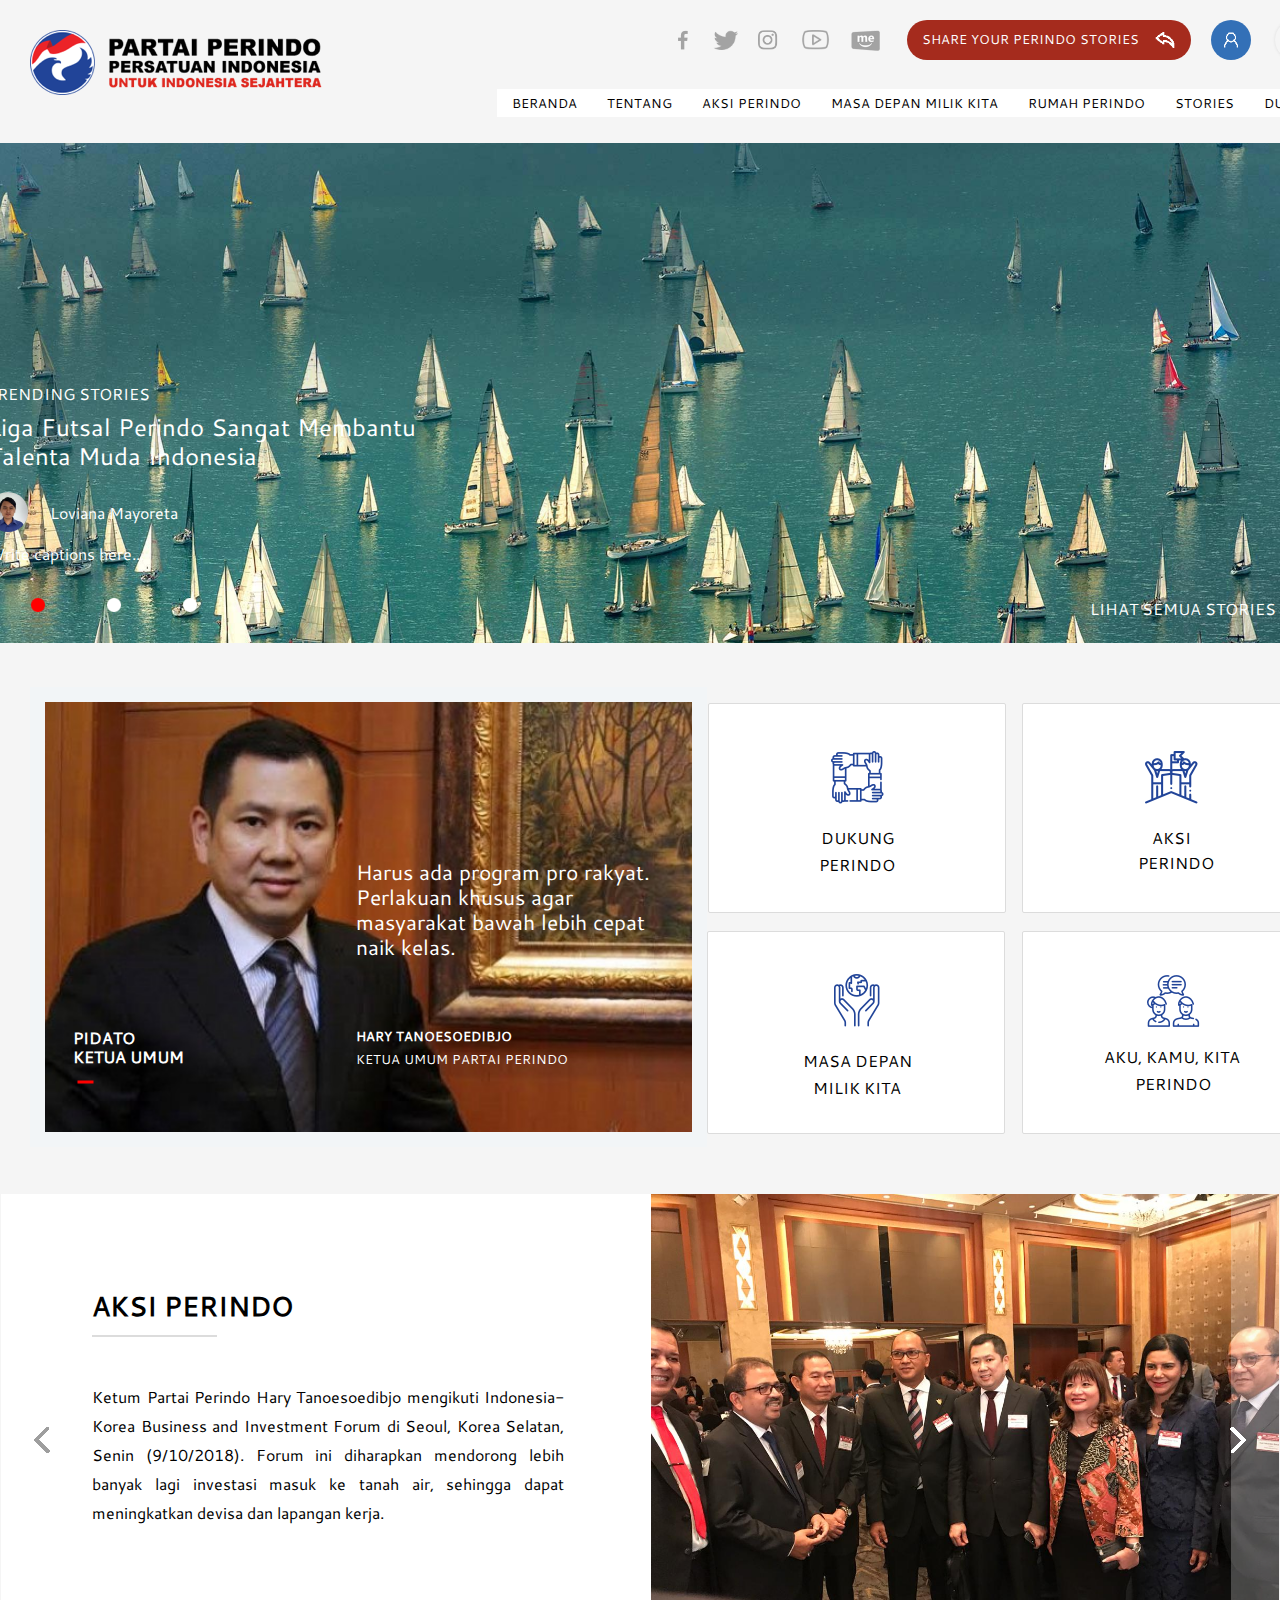
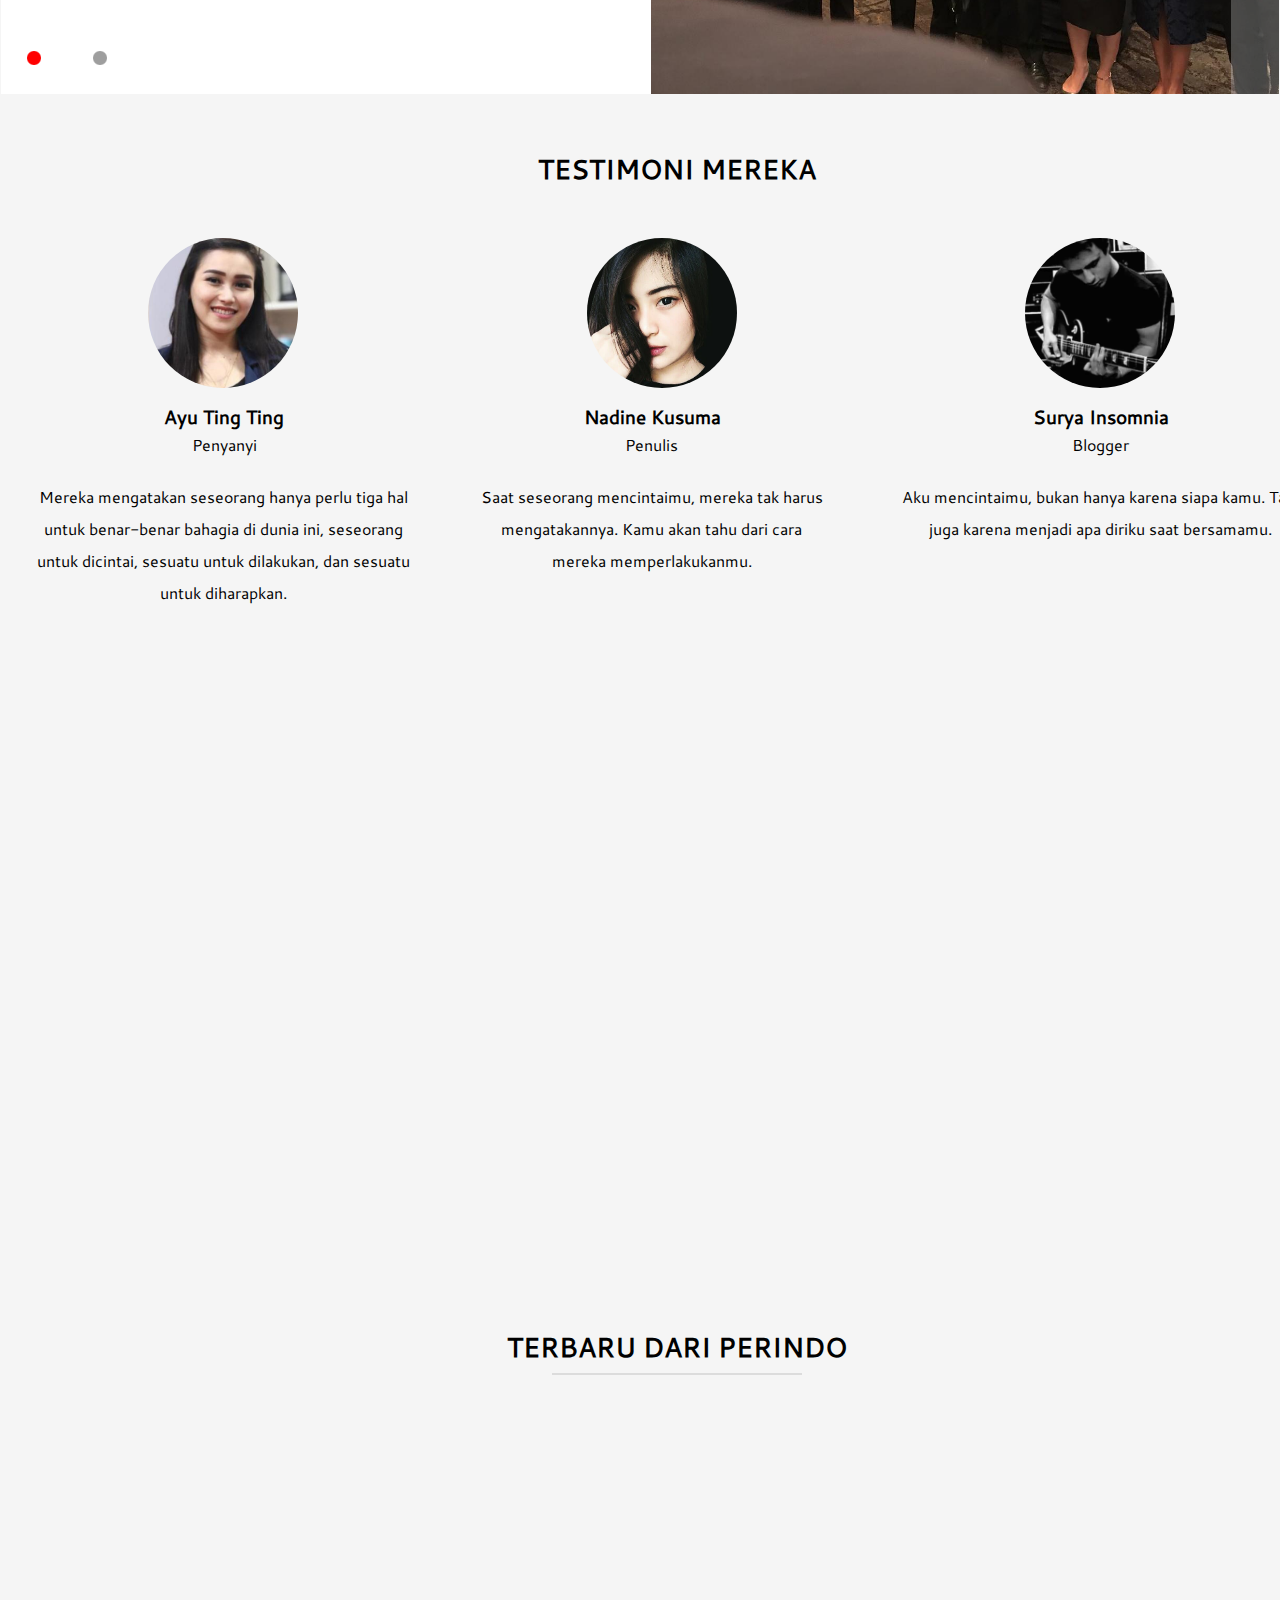
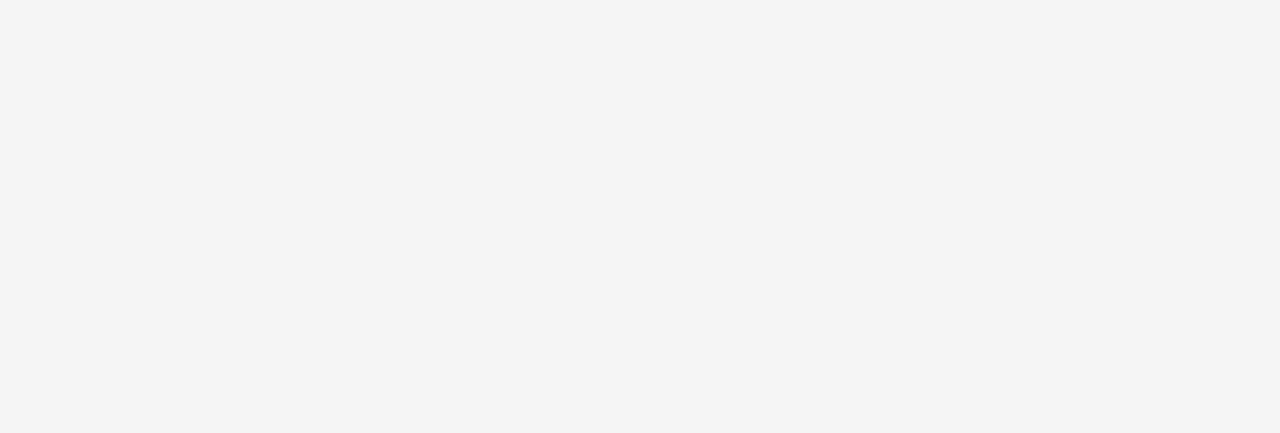
==== commit c3aca99f: "change background" ====
--- a/index.html
+++ b/index.html
@@ -218,7 +218,8 @@
 </div>
 </div>
 </div>
-<div id="wb_carousel_slider_trendingstories" style="position:absolute;left:0px;top:143px;width:1325px;height:500px;z-index:116;overflow:hidden;">
+<hr id="Line3" style="position:absolute;left:552px;top:2973px;width:250px;z-index:116;">
+<div id="wb_carousel_slider_trendingstories" style="position:absolute;left:0px;top:143px;width:1325px;height:500px;z-index:117;overflow:hidden;">
 <div id="carousel_slider_trendingstories" style="position:absolute;">
 <div class="frame frame-1">
 <div class="carousel-innerframe">
@@ -272,7 +273,7 @@
 </div>
 </div>
 </div>
-<div id="Layer2" style="position:absolute;text-align:left;left:0px;top:643px;width:96.31%;height:500px;z-index:117;">
+<div id="Layer2" style="position:absolute;text-align:left;left:0px;top:643px;width:96.31%;height:500px;z-index:118;">
 <div id="wb_Carousel1" style="position:absolute;left:5px;top:19px;width:647px;height:430px;z-index:36;overflow:hidden;">
 <div id="Carousel1" style="position:absolute;">
 <div class="frame frame-1">
@@ -312,7 +313,7 @@
 <a id="button_open_dukungperindo" href="#" style="position:absolute;left:683px;top:35px;width:298px;height:210px;z-index:55;"></a>
 <a id="button_open_aksiperindo" href="#" style="position:absolute;left:997px;top:35px;width:296px;height:204px;z-index:56;"></a>
 </div>
-<div id="wb_Carousel2" style="position:absolute;left:0px;top:1193px;width:1348px;height:502px;z-index:118;overflow:hidden;">
+<div id="wb_Carousel2" style="position:absolute;left:0px;top:1193px;width:1348px;height:502px;z-index:119;overflow:hidden;">
 <div id="Carousel2" style="position:absolute;">
 <div class="frame frame-1">
 <picture id="wb_Picture4" style="position:absolute;left:684px;top:0px;width:670px;height:500px;z-index:61">
--- a/index.css
+++ b/index.css
@@ -5,7 +5,7 @@
 }
 body
 {
-   background-color: #FFFFFF;
+   background-color: #F5F5F5;
    color: #000000;
    font-family: Arial;
    font-weight: normal;
@@ -1612,7 +1612,7 @@
 }
 #Layer10
 {
-   background-color: #FBFBFB;
+   background-color: transparent;
    background-image: none;
 }
 #FlexGrid1
@@ -1729,3 +1729,16 @@
    -webkit-align-content: center;
    align-content: center;
 }
+#Line3
+{
+   border-color: #DCDCDC;
+   border-style: solid;
+   border-bottom-width: 2px;
+   border-top: 0px;
+   border-left: 0px;
+   border-right: 0px;
+   height: 0 !important;
+   line-height: 0px !important;
+   margin: 0;
+   padding: 0;
+}
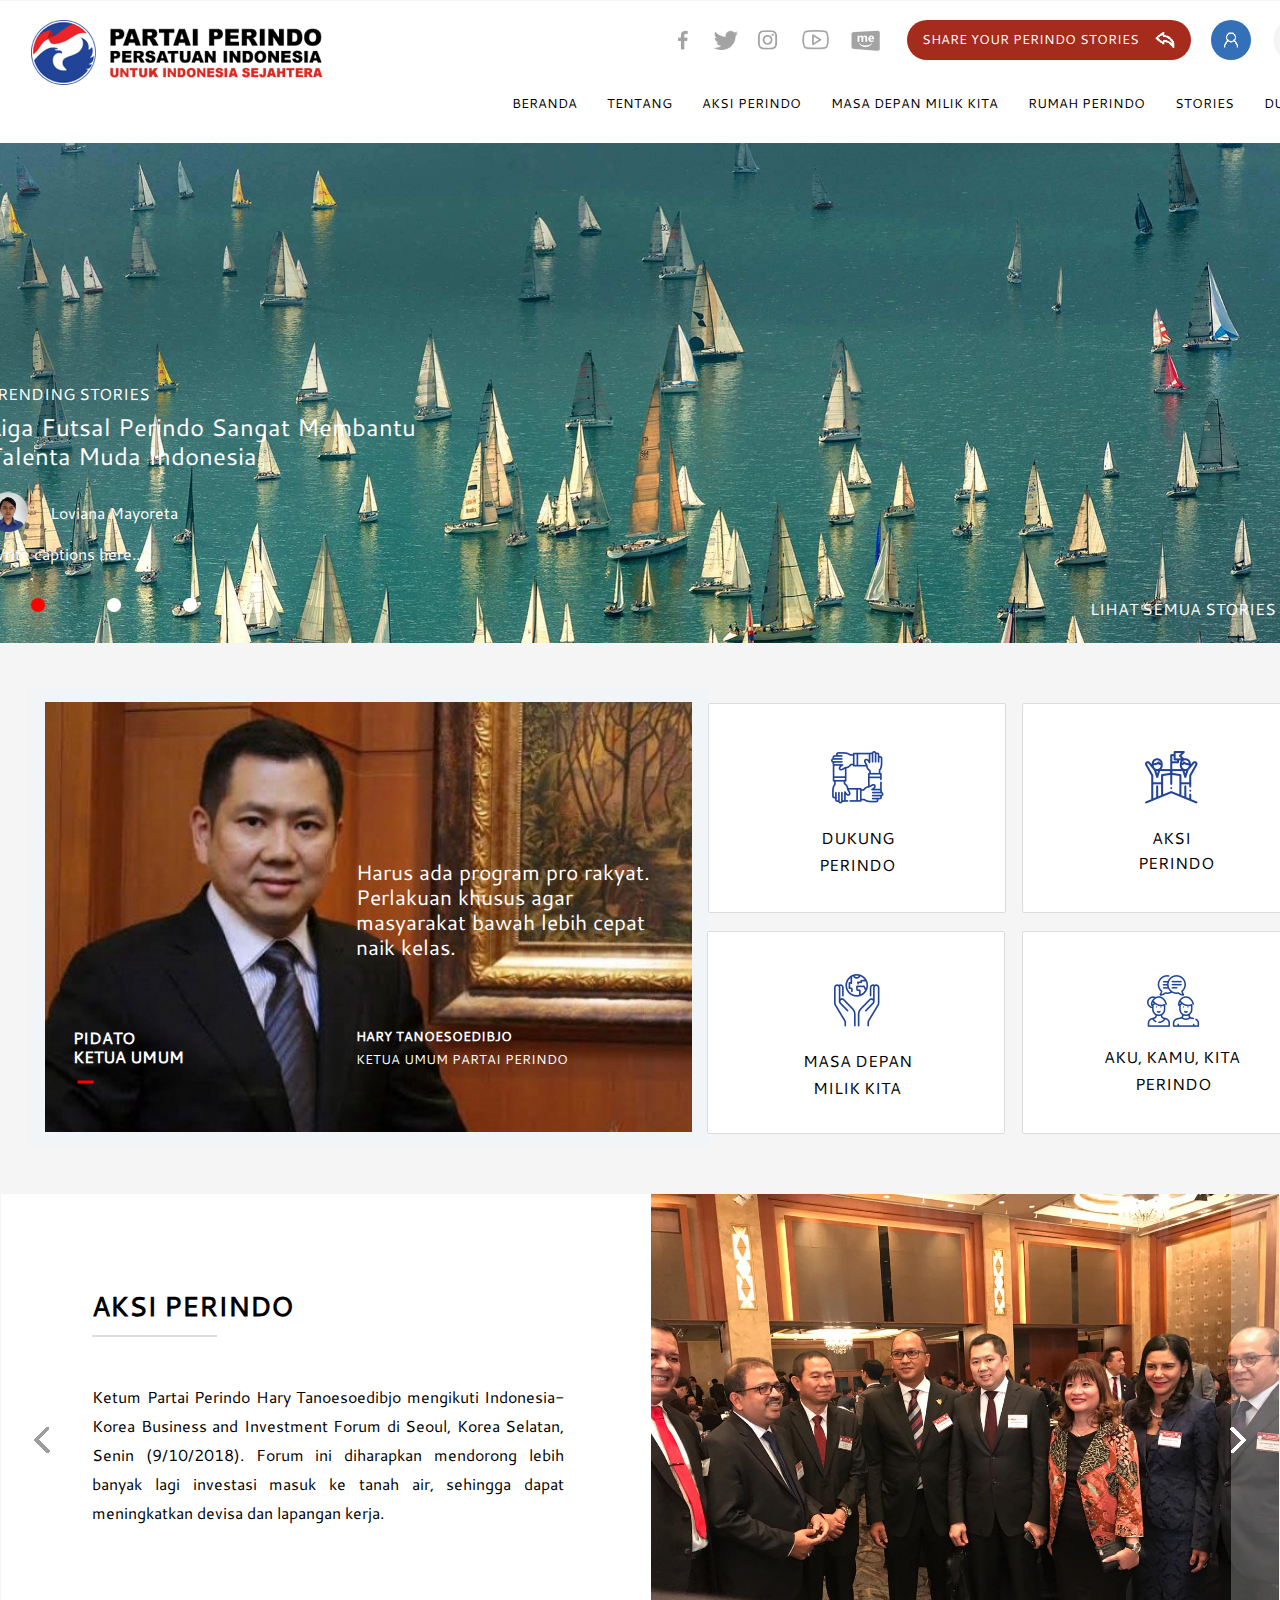
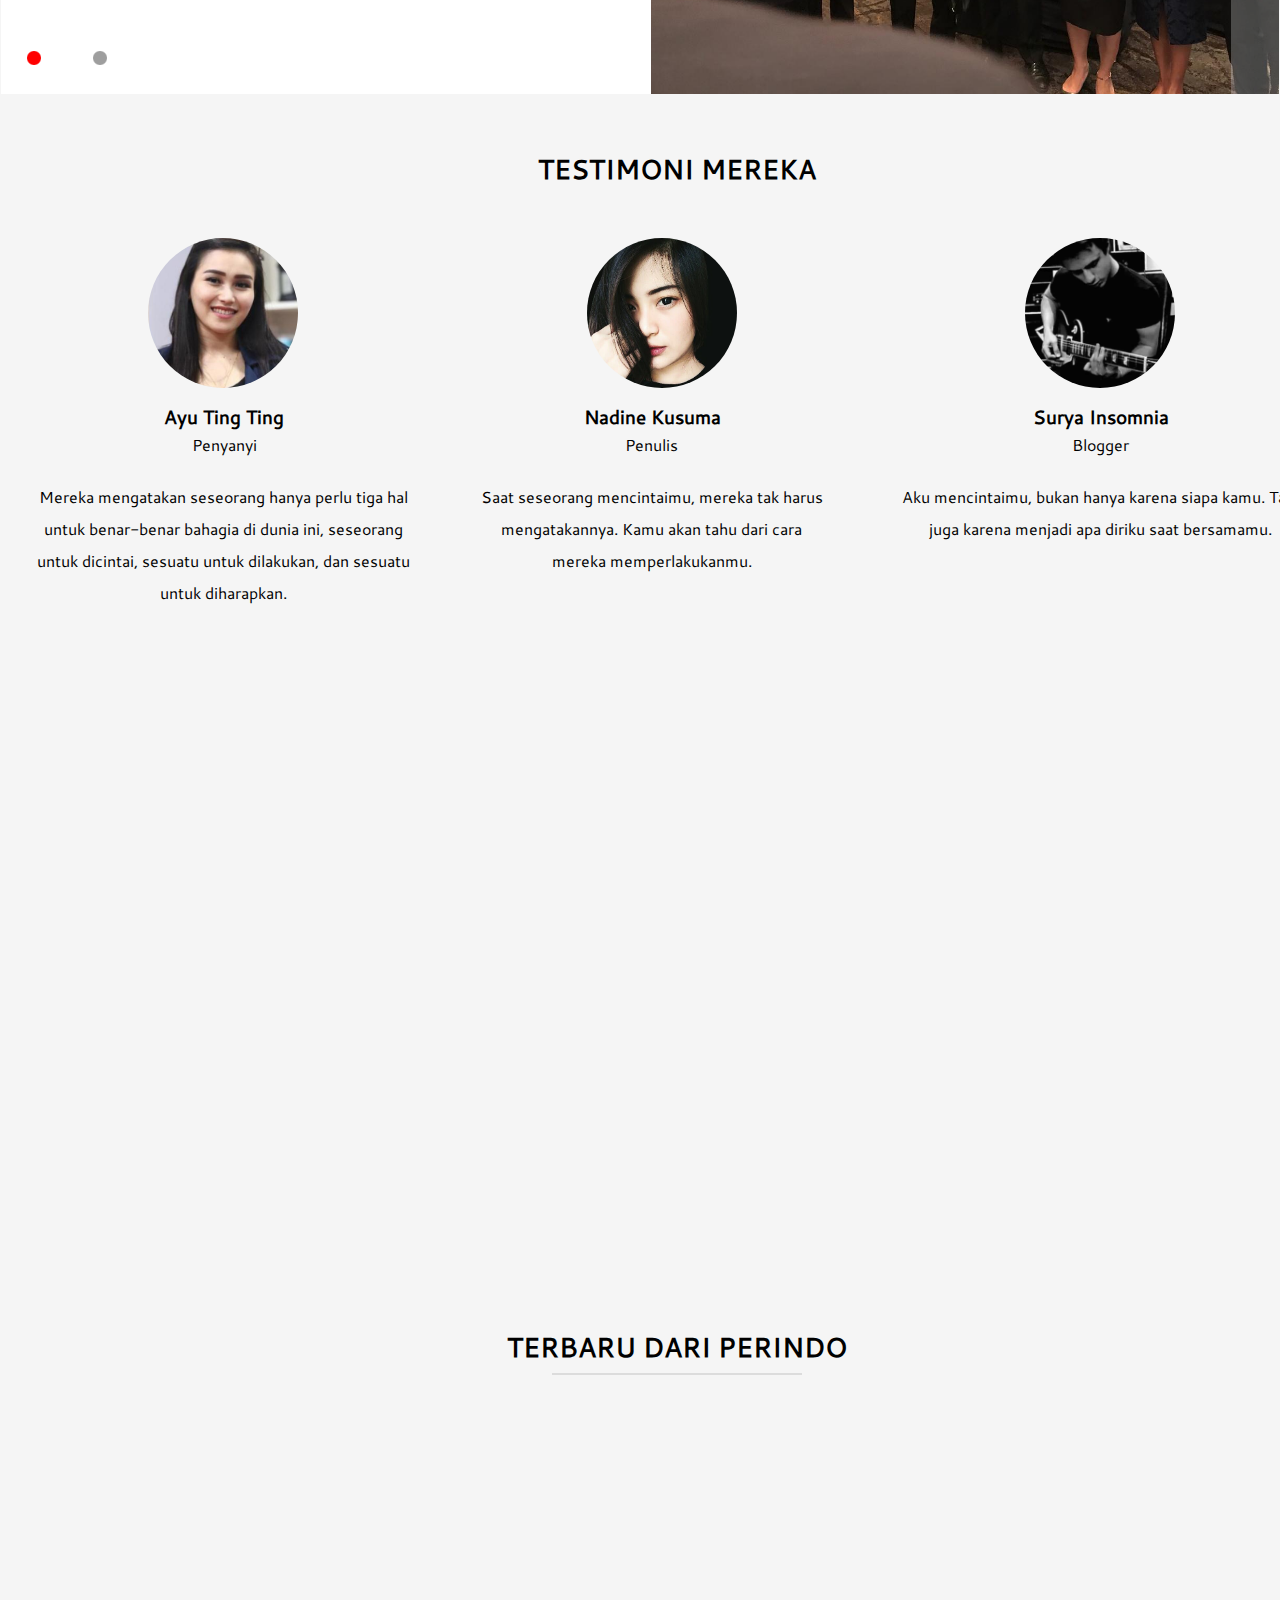
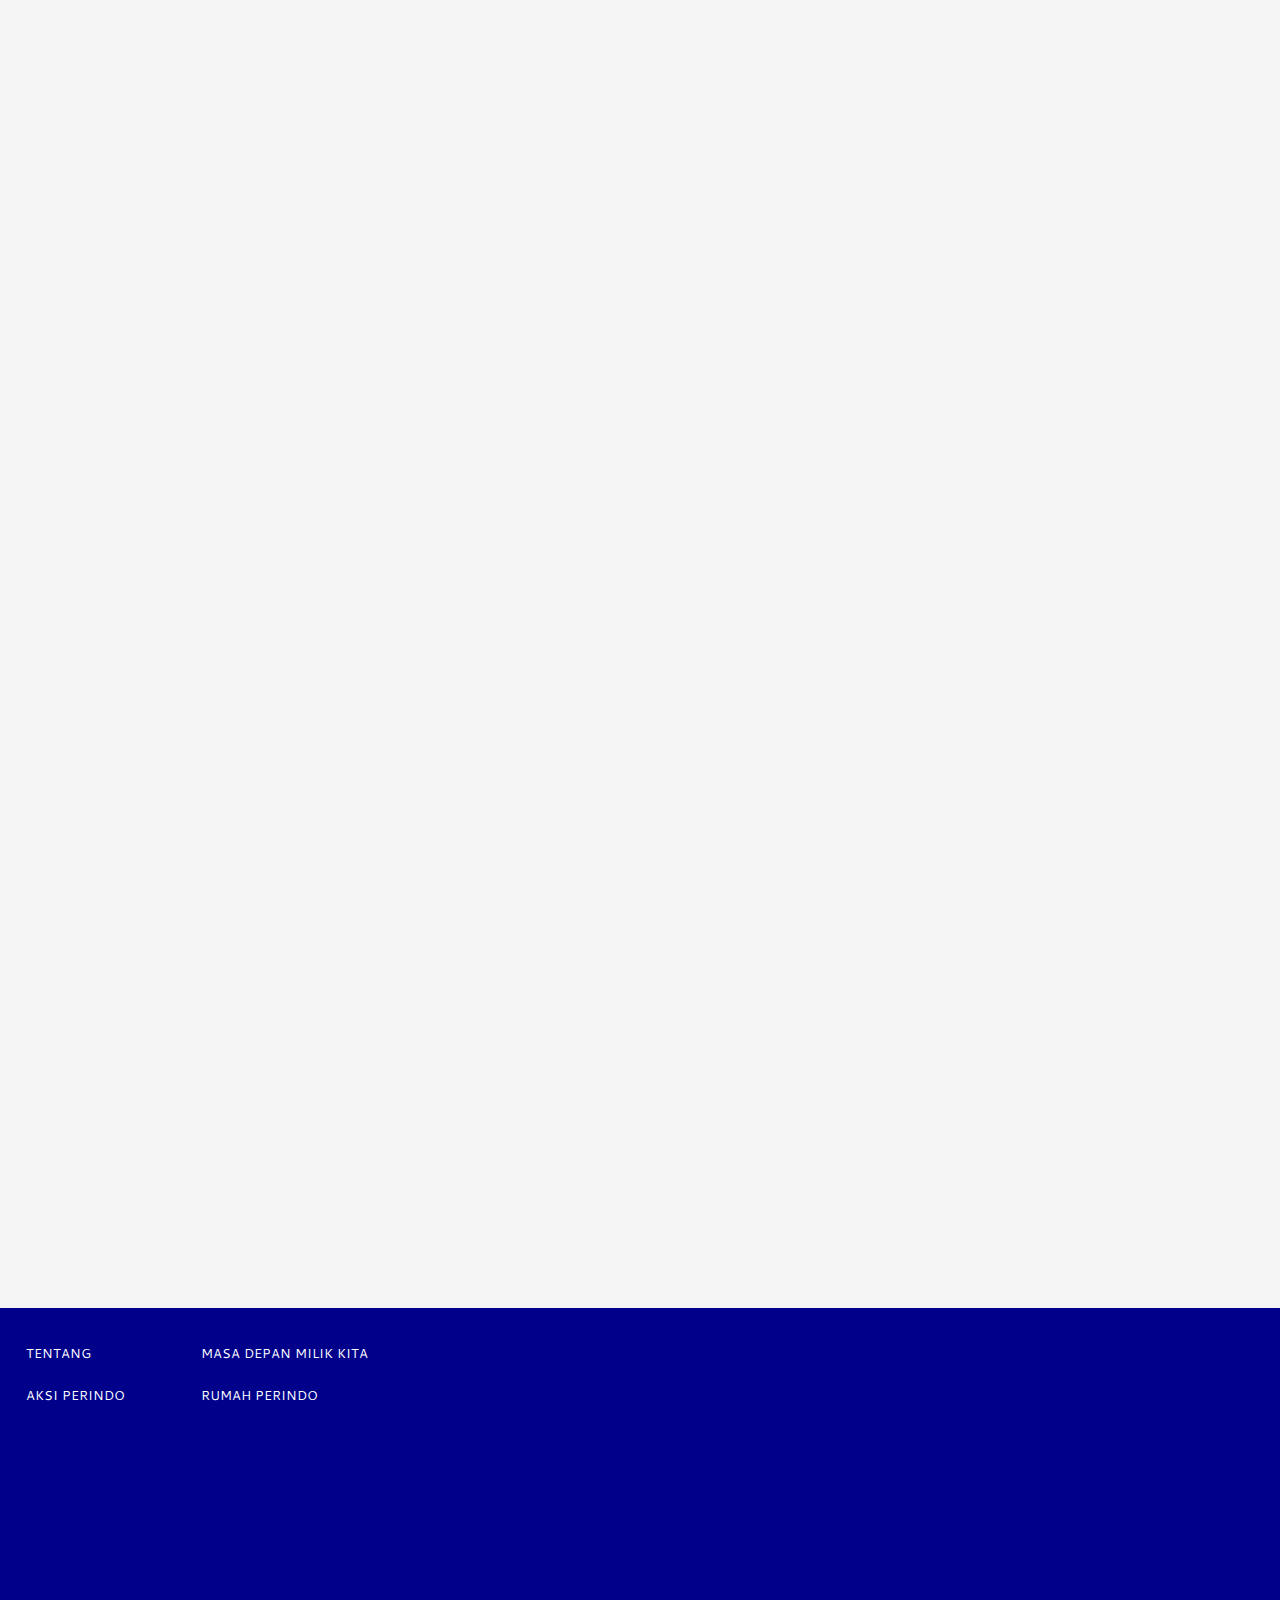
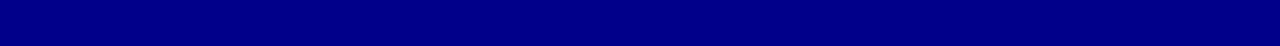
==== commit 0510a875: "footer 1" ====
--- a/index.html
+++ b/index.html
@@ -74,10 +74,109 @@
 </script>
 </head>
 <body>
-<a id="Button1" href="https://reg.partaiperindo.com" style="position:absolute;left:907px;top:20px;width:284px;height:40px;z-index:96;"></a>
-<div id="wb_Image1" style="position:absolute;left:30px;top:30px;width:292px;height:65px;z-index:97;">
+<div id="Layer3" style="position:absolute;text-align:left;left:0px;top:1694px;width:1348px;height:625px;z-index:101;">
+<div id="wb_Text15" style="position:absolute;left:519px;top:59px;width:316px;height:36px;text-align:center;z-index:71;">
+<span style="color:#000000;font-family:Cantarell;font-size:27px;"><strong>TESTIMONI MEREKA</strong></span></div>
+<table style="position:absolute;left:10px;top:108px;width:1328px;height:500px;z-index:72;" id="Table1">
+<tr>
+<td class="cell0"><p style="font-size:13px;line-height:16px;color:#000000;"><span style="color:#000000;">&nbsp;</span></p></td>
+<td class="cell0"><p style="font-size:13px;line-height:16px;color:#000000;"><span style="color:#000000;">&nbsp;</span></p></td>
+<td class="cell1"><p style="font-size:13px;line-height:16px;color:#000000;"><span style="color:#000000;">&nbsp;</span></p></td>
+</tr>
+</table>
+</div>
+<div id="Layer6" style="position:absolute;text-align:center;left:18px;top:1823px;width:410px;height:469px;z-index:102;">
+<div id="Layer6_Container" style="width:410px;position:relative;margin-left:auto;margin-right:auto;text-align:left;">
+<picture id="wb_Picture6" style="position:absolute;left:130px;top:15px;width:150px;height:150px;z-index:73">
+<img src="images/img_posting_20190614_001.jpg" id="Picture6" alt="">
+</picture>
+<div id="wb_Text20" style="position:absolute;left:12px;top:183px;width:388px;height:25px;text-align:center;z-index:74;">
+<span style="color:#000000;font-family:Cantarell;font-size:19px;"><strong>Ayu Ting Ting</strong></span></div>
+<div id="wb_Text21" style="position:absolute;left:12px;top:212px;width:388px;height:21px;text-align:center;z-index:75;">
+<span style="color:#000000;font-family:Cantarell;font-size:16px;">Penyanyi</span></div>
+<div id="wb_Text22" style="position:absolute;left:11px;top:258px;width:389px;height:126px;text-align:center;z-index:76;">
+<span style="color:#000000;font-family:Cantarell;font-size:16px;line-height:32px;">Mereka mengatakan seseorang hanya perlu tiga hal untuk benar-benar bahagia di dunia ini, seseorang untuk dicintai, sesuatu untuk dilakukan, dan sesuatu untuk diharapkan.</span></div>
+</div>
+</div>
+<div id="Layer7" style="position:absolute;text-align:left;left:456px;top:1823px;width:389px;height:460px;z-index:103;">
+<picture id="wb_Picture7" style="position:absolute;left:131px;top:15px;width:150px;height:150px;z-index:77">
+<img src="images/img_posting_20190614_003.jpg" id="Picture7" alt="">
+</picture>
+<div id="wb_Text24" style="position:absolute;left:17px;top:183px;width:358px;height:25px;text-align:center;z-index:78;">
+<span style="color:#000000;font-family:Cantarell;font-size:19px;"><strong>Nadine Kusuma</strong></span></div>
+<div id="wb_Text25" style="position:absolute;left:17px;top:212px;width:357px;height:21px;text-align:center;z-index:79;">
+<span style="color:#000000;font-family:Cantarell;font-size:16px;">Penulis</span></div>
+<div id="wb_Text26" style="position:absolute;left:17px;top:258px;width:357px;height:95px;text-align:center;z-index:80;">
+<span style="color:#000000;font-family:Cantarell;font-size:16px;line-height:32px;">Saat seseorang mencintaimu, mereka tak harus mengatakannya. Kamu akan tahu dari cara mereka memperlakukanmu.</span></div>
+</div>
+<div id="Layer8" style="position:absolute;text-align:left;left:881px;top:1823px;width:439px;height:460px;z-index:104;">
+<picture id="wb_Picture8" style="position:absolute;left:144px;top:15px;width:150px;height:150px;z-index:81">
+<img src="images/img_user_20190613_001.jpg" id="Picture8" alt="">
+</picture>
+<div id="wb_Text27" style="position:absolute;left:16px;top:183px;width:407px;height:25px;text-align:center;z-index:82;">
+<span style="color:#000000;font-family:Cantarell;font-size:19px;"><strong>Surya Insomnia</strong></span></div>
+<div id="wb_Text28" style="position:absolute;left:16px;top:212px;width:407px;height:21px;text-align:center;z-index:83;">
+<span style="color:#000000;font-family:Cantarell;font-size:16px;">Blogger</span></div>
+<div id="wb_Text29" style="position:absolute;left:16px;top:258px;width:407px;height:63px;text-align:center;z-index:84;">
+<span style="color:#000000;font-family:Cantarell;font-size:16px;line-height:32px;">Aku mencintaimu, bukan hanya karena siapa kamu. Tapi juga karena menjadi apa diriku saat bersamamu.</span></div>
+</div>
+<div id="Layer9" style="position:absolute;text-align:left;left:0px;top:2319px;width:1348px;height:551px;z-index:105;">
+<table style="position:absolute;left:6px;top:0px;width:1336px;height:220px;z-index:88;" id="Table2">
+<tr>
+<td class="cell0"><!-- Facebook -->
+<div id="Html1" style="display:inline-block;width:402px;height:48px;z-index:85">
+<center>
+   <iframe src="https://www.facebook.com/plugins/page.php?href=https%3A%2F%2Fwww.facebook.com%2FPartaiPerindo%2F&tabs=timeline&width=340&height=500&small_header=false&adapt_container_width=true&hide_cover=false&show_facepile=true&appId=714750595548752" width="340" height="500" style="border:none; border-radius: 7.5px; overflow:hidden" scrolling="no" frameborder="0" allowTransparency="true" allow="encrypted-media"></iframe>
+</center></div>
+</td>
+<td class="cell0"><!-- Twitter -->
+<div id="Html2" style="display:inline-block;width:403px;height:55px;z-index:86">
+<center>
+   <a class="twitter-timeline" data-lang="en" data-width="340" data-height="500" data-theme="light" href="https://twitter.com/PartaiPerindo?ref_src=twsrc%5Etfw">Tweets by PartaiPerindo</a>
+   <script async src="https://platform.twitter.com/widgets.js" charset="utf-8"></script>
+</center></div>
+</td>
+<td class="cell1"><!-- Metube -->
+<div id="Html3" style="display:inline-block;width:486px;height:55px;z-index:87">
+<center>
+   <iframe src="https://www.metube.id/embed/16489274?type=video&autoplay=true&mute=true" width="340" height="188" style="border:none; border-radius: 7.5px; overflow:hidden" frameborder="0" allowfullscreen></iframe>
+</center></div>
+</td>
+</tr>
+</table>
+</div>
+<div id="wb_Text30" style="position:absolute;left:462px;top:2931px;width:430px;height:36px;text-align:center;z-index:106;">
+<span style="color:#000000;font-family:Cantarell;font-size:27px;"><strong>TERBARU DARI PERINDO</strong></span></div>
+<div id="Layer10" style="position:absolute;text-align:left;left:1px;top:3006px;width:1347px;height:627px;z-index:107;">
+<div id="FlexGrid1">
+<div class="header">
+</div>
+<div class="nav">
+</div>
+<div class="main">
+</div>
+<div class="sidebar">
+</div>
+<div class="footer">
+</div>
+</div>
+</div>
+<hr id="Line3" style="position:absolute;left:552px;top:2973px;width:250px;z-index:108;">
+<div id="Layer11" style="position:absolute;text-align:left;left:0px;top:4508px;width:1348px;height:338px;z-index:109;">
+<div id="wb_Text31" style="position:absolute;left:26px;top:38px;width:90px;height:18px;z-index:96;">
+<a href="#"><span style="color:#FFFFFF;font-family:Cantarell;font-size:13px;">TENTANG</span></a></div>
+<div id="wb_Text32" style="position:absolute;left:26px;top:80px;width:122px;height:18px;z-index:97;">
+<a href="#"><span style="color:#FFFFFF;font-family:Cantarell;font-size:13px;">AKSI PERINDO</span></a></div>
+<div id="wb_Text33" style="position:absolute;left:201px;top:38px;width:211px;height:18px;z-index:98;">
+<a href="#"><span style="color:#FFFFFF;font-family:Cantarell;font-size:13px;">MASA DEPAN MILIK KITA</span></a></div>
+<div id="wb_Text34" style="position:absolute;left:201px;top:80px;width:155px;height:18px;z-index:99;">
+<a href="#"><span style="color:#FFFFFF;font-family:Cantarell;font-size:13px;">RUMAH PERINDO</span></a></div>
+</div>
+<div id="Layer12" style="position:absolute;text-align:left;left:0px;top:1px;width:1348px;height:142px;z-index:110;">
+<div id="wb_Image1" style="position:absolute;left:31px;top:19px;width:292px;height:65px;z-index:100;">
 <img src="images/img_perindo_header1.png" id="Image1" alt=""></div>
-<div id="wb_MenuBar1" style="position:absolute;left:497px;top:89px;width:839px;height:33px;z-index:1098;">
+</div>
+<div id="wb_MenuBar1" style="position:absolute;left:497px;top:89px;width:839px;height:33px;z-index:1111;">
 <div id="MenuBar1">
 <ul style="display:none;">
 <li><span></span><span>BERANDA</span></li>
@@ -114,112 +213,25 @@
 cmDrawFromText('MenuBar1', 'hbr', cmMenuBar1, 'MenuBar1');
 </script>
 </div>
-<a id="button_search" href="" style="position:absolute;left:1275px;top:20px;width:40px;height:40px;z-index:99;"></a>
-<a id="button_signup" href="https://reg.partaiperindo.com" title="Daftar Anggota" style="position:absolute;left:1211px;top:20px;width:40px;height:40px;z-index:100;"></a>
-<div id="wb_Image2" style="position:absolute;left:1155px;top:30px;width:20px;height:20px;z-index:101;">
+<div id="wb_button_facebook_header" style="position:absolute;left:678px;top:30px;width:10px;height:20px;z-index:112;">
+<a href="https://www.facebook.com"><img src="images/img_facebook_grey1.png" id="button_facebook_header" alt=""></a></div>
+<div id="wb_button_twitter_header" style="position:absolute;left:713px;top:30px;width:25px;height:20px;z-index:113;">
+<a href="https://twitter.com"><img src="images/img_twitter_grey1.png" id="button_twitter_header" alt=""></a></div>
+<div id="wb_button_instagram_header" style="position:absolute;left:758px;top:30px;width:20px;height:20px;z-index:114;">
+<a href="https://instagram.com"><img src="images/img_instagram_grey1.png" id="button_instagram_header" alt=""></a></div>
+<div id="wb_button_youtube_header" style="position:absolute;left:801px;top:30px;width:29px;height:20px;z-index:115;">
+<a href="https://www.youtube.com"><img src="images/img_youtube_grey1.png" id="button_youtube_header" alt=""></a></div>
+<div id="wb_button_metube_header" style="position:absolute;left:850px;top:24px;width:32px;height:32px;z-index:116;">
+<a href="https://metube.id"><img src="images/img_metube_grey3_64px.png" id="button_metube_header" alt=""></a></div>
+<a id="button_search" href="" style="position:absolute;left:1275px;top:20px;width:40px;height:40px;z-index:117;"></a>
+<a id="button_signup" href="https://reg.partaiperindo.com" title="Daftar Anggota" style="position:absolute;left:1211px;top:20px;width:40px;height:40px;z-index:118;"></a>
+<a id="Button1" href="https://reg.partaiperindo.com" style="position:absolute;left:907px;top:20px;width:284px;height:40px;z-index:119;"></a>
+<div id="wb_Text23" style="position:absolute;left:916px;top:32px;width:223px;height:18px;text-align:right;z-index:120;">
+<span style="color:#FFFFFF;font-family:Cantarell;font-size:13px;">SHARE YOUR PERINDO STORIES</span></div>
+<div id="wb_Image2" style="position:absolute;left:1155px;top:30px;width:20px;height:20px;z-index:121;">
 <img src="images/ic_reply_32px.png" id="Image2" alt=""></div>
-<a id="Button2" href="#" style="position:absolute;left:907px;top:20px;width:284px;height:40px;z-index:102;"></a>
-<div id="wb_button_metube_header" style="position:absolute;left:850px;top:24px;width:32px;height:32px;z-index:103;">
-<a href="https://metube.id"><img src="images/img_metube_grey3_64px.png" id="button_metube_header" alt=""></a></div>
-<div id="wb_button_youtube_header" style="position:absolute;left:801px;top:30px;width:29px;height:20px;z-index:104;">
-<a href="https://www.youtube.com"><img src="images/img_youtube_grey1.png" id="button_youtube_header" alt=""></a></div>
-<div id="wb_button_instagram_header" style="position:absolute;left:758px;top:30px;width:20px;height:20px;z-index:105;">
-<a href="https://instagram.com"><img src="images/img_instagram_grey1.png" id="button_instagram_header" alt=""></a></div>
-<div id="wb_button_twitter_header" style="position:absolute;left:713px;top:30px;width:25px;height:20px;z-index:106;">
-<a href="https://twitter.com"><img src="images/img_twitter_grey1.png" id="button_twitter_header" alt=""></a></div>
-<div id="wb_button_facebook_header" style="position:absolute;left:678px;top:30px;width:10px;height:20px;z-index:107;">
-<a href="https://www.facebook.com"><img src="images/img_facebook_grey1.png" id="button_facebook_header" alt=""></a></div>
-<div id="Layer3" style="position:absolute;text-align:left;left:0px;top:1694px;width:1348px;height:625px;z-index:108;">
-<div id="wb_Text15" style="position:absolute;left:519px;top:59px;width:316px;height:36px;text-align:center;z-index:71;">
-<span style="color:#000000;font-family:Cantarell;font-size:27px;"><strong>TESTIMONI MEREKA</strong></span></div>
-<table style="position:absolute;left:10px;top:108px;width:1328px;height:500px;z-index:72;" id="Table1">
-<tr>
-<td class="cell0"><p style="font-size:13px;line-height:16px;color:#000000;"><span style="color:#000000;">&nbsp;</span></p></td>
-<td class="cell0"><p style="font-size:13px;line-height:16px;color:#000000;"><span style="color:#000000;">&nbsp;</span></p></td>
-<td class="cell1"><p style="font-size:13px;line-height:16px;color:#000000;"><span style="color:#000000;">&nbsp;</span></p></td>
-</tr>
-</table>
-</div>
-<div id="Layer6" style="position:absolute;text-align:center;left:18px;top:1823px;width:410px;height:469px;z-index:109;">
-<div id="Layer6_Container" style="width:410px;position:relative;margin-left:auto;margin-right:auto;text-align:left;">
-<picture id="wb_Picture6" style="position:absolute;left:130px;top:15px;width:150px;height:150px;z-index:73">
-<img src="images/img_posting_20190614_001.jpg" id="Picture6" alt="">
-</picture>
-<div id="wb_Text20" style="position:absolute;left:12px;top:183px;width:388px;height:25px;text-align:center;z-index:74;">
-<span style="color:#000000;font-family:Cantarell;font-size:19px;"><strong>Ayu Ting Ting</strong></span></div>
-<div id="wb_Text21" style="position:absolute;left:12px;top:212px;width:388px;height:21px;text-align:center;z-index:75;">
-<span style="color:#000000;font-family:Cantarell;font-size:16px;">Penyanyi</span></div>
-<div id="wb_Text22" style="position:absolute;left:11px;top:258px;width:389px;height:126px;text-align:center;z-index:76;">
-<span style="color:#000000;font-family:Cantarell;font-size:16px;line-height:32px;">Mereka mengatakan seseorang hanya perlu tiga hal untuk benar-benar bahagia di dunia ini, seseorang untuk dicintai, sesuatu untuk dilakukan, dan sesuatu untuk diharapkan.</span></div>
-</div>
-</div>
-<div id="wb_Text23" style="position:absolute;left:916px;top:32px;width:223px;height:18px;text-align:right;z-index:110;">
-<span style="color:#FFFFFF;font-family:Cantarell;font-size:13px;">SHARE YOUR PERINDO STORIES</span></div>
-<div id="Layer7" style="position:absolute;text-align:left;left:456px;top:1823px;width:389px;height:460px;z-index:111;">
-<picture id="wb_Picture7" style="position:absolute;left:131px;top:15px;width:150px;height:150px;z-index:77">
-<img src="images/img_posting_20190614_003.jpg" id="Picture7" alt="">
-</picture>
-<div id="wb_Text24" style="position:absolute;left:17px;top:183px;width:358px;height:25px;text-align:center;z-index:78;">
-<span style="color:#000000;font-family:Cantarell;font-size:19px;"><strong>Nadine Kusuma</strong></span></div>
-<div id="wb_Text25" style="position:absolute;left:17px;top:212px;width:357px;height:21px;text-align:center;z-index:79;">
-<span style="color:#000000;font-family:Cantarell;font-size:16px;">Penulis</span></div>
-<div id="wb_Text26" style="position:absolute;left:17px;top:258px;width:357px;height:95px;text-align:center;z-index:80;">
-<span style="color:#000000;font-family:Cantarell;font-size:16px;line-height:32px;">Saat seseorang mencintaimu, mereka tak harus mengatakannya. Kamu akan tahu dari cara mereka memperlakukanmu.</span></div>
-</div>
-<div id="Layer8" style="position:absolute;text-align:left;left:881px;top:1823px;width:439px;height:460px;z-index:112;">
-<picture id="wb_Picture8" style="position:absolute;left:144px;top:15px;width:150px;height:150px;z-index:81">
-<img src="images/img_user_20190613_001.jpg" id="Picture8" alt="">
-</picture>
-<div id="wb_Text27" style="position:absolute;left:16px;top:183px;width:407px;height:25px;text-align:center;z-index:82;">
-<span style="color:#000000;font-family:Cantarell;font-size:19px;"><strong>Surya Insomnia</strong></span></div>
-<div id="wb_Text28" style="position:absolute;left:16px;top:212px;width:407px;height:21px;text-align:center;z-index:83;">
-<span style="color:#000000;font-family:Cantarell;font-size:16px;">Blogger</span></div>
-<div id="wb_Text29" style="position:absolute;left:16px;top:258px;width:407px;height:63px;text-align:center;z-index:84;">
-<span style="color:#000000;font-family:Cantarell;font-size:16px;line-height:32px;">Aku mencintaimu, bukan hanya karena siapa kamu. Tapi juga karena menjadi apa diriku saat bersamamu.</span></div>
-</div>
-<div id="Layer9" style="position:absolute;text-align:left;left:0px;top:2319px;width:1348px;height:551px;z-index:113;">
-<table style="position:absolute;left:6px;top:0px;width:1336px;height:220px;z-index:88;" id="Table2">
-<tr>
-<td class="cell0"><!-- Facebook -->
-<div id="Html1" style="display:inline-block;width:402px;height:48px;z-index:85">
-<center>
-   <iframe src="https://www.facebook.com/plugins/page.php?href=https%3A%2F%2Fwww.facebook.com%2FPartaiPerindo%2F&tabs=timeline&width=340&height=500&small_header=false&adapt_container_width=true&hide_cover=false&show_facepile=true&appId=714750595548752" width="340" height="500" style="border:none; border-radius: 7.5px; overflow:hidden" scrolling="no" frameborder="0" allowTransparency="true" allow="encrypted-media"></iframe>
-</center></div>
-</td>
-<td class="cell0"><!-- Twitter -->
-<div id="Html2" style="display:inline-block;width:403px;height:55px;z-index:86">
-<center>
-   <a class="twitter-timeline" data-lang="en" data-width="340" data-height="500" data-theme="light" href="https://twitter.com/PartaiPerindo?ref_src=twsrc%5Etfw">Tweets by PartaiPerindo</a>
-   <script async src="https://platform.twitter.com/widgets.js" charset="utf-8"></script>
-</center></div>
-</td>
-<td class="cell1"><!-- Metube -->
-<div id="Html3" style="display:inline-block;width:486px;height:55px;z-index:87">
-<center>
-   <iframe src="https://www.metube.id/embed/16489274?type=video&autoplay=true&mute=true" width="340" height="188" style="border:none; border-radius: 7.5px; overflow:hidden" frameborder="0" allowfullscreen></iframe>
-</center></div>
-</td>
-</tr>
-</table>
-</div>
-<div id="wb_Text30" style="position:absolute;left:462px;top:2931px;width:430px;height:36px;text-align:center;z-index:114;">
-<span style="color:#000000;font-family:Cantarell;font-size:27px;"><strong>TERBARU DARI PERINDO</strong></span></div>
-<div id="Layer10" style="position:absolute;text-align:left;left:1px;top:3006px;width:1347px;height:627px;z-index:115;">
-<div id="FlexGrid1">
-<div class="header">
-</div>
-<div class="nav">
-</div>
-<div class="main">
-</div>
-<div class="sidebar">
-</div>
-<div class="footer">
-</div>
-</div>
-</div>
-<hr id="Line3" style="position:absolute;left:552px;top:2973px;width:250px;z-index:116;">
-<div id="wb_carousel_slider_trendingstories" style="position:absolute;left:0px;top:143px;width:1325px;height:500px;z-index:117;overflow:hidden;">
+<a id="Button2" href="#" style="position:absolute;left:907px;top:20px;width:284px;height:40px;z-index:122;"></a>
+<div id="wb_carousel_slider_trendingstories" style="position:absolute;left:0px;top:143px;width:1325px;height:500px;z-index:123;overflow:hidden;">
 <div id="carousel_slider_trendingstories" style="position:absolute;">
 <div class="frame frame-1">
 <div class="carousel-innerframe">
@@ -273,7 +285,7 @@
 </div>
 </div>
 </div>
-<div id="Layer2" style="position:absolute;text-align:left;left:0px;top:643px;width:96.31%;height:500px;z-index:118;">
+<div id="Layer2" style="position:absolute;text-align:left;left:0px;top:643px;width:96.31%;height:500px;z-index:124;">
 <div id="wb_Carousel1" style="position:absolute;left:5px;top:19px;width:647px;height:430px;z-index:36;overflow:hidden;">
 <div id="Carousel1" style="position:absolute;">
 <div class="frame frame-1">
@@ -313,7 +325,7 @@
 <a id="button_open_dukungperindo" href="#" style="position:absolute;left:683px;top:35px;width:298px;height:210px;z-index:55;"></a>
 <a id="button_open_aksiperindo" href="#" style="position:absolute;left:997px;top:35px;width:296px;height:204px;z-index:56;"></a>
 </div>
-<div id="wb_Carousel2" style="position:absolute;left:0px;top:1193px;width:1348px;height:502px;z-index:119;overflow:hidden;">
+<div id="wb_Carousel2" style="position:absolute;left:0px;top:1193px;width:1348px;height:502px;z-index:125;overflow:hidden;">
 <div id="Carousel2" style="position:absolute;">
 <div class="frame frame-1">
 <picture id="wb_Picture4" style="position:absolute;left:684px;top:0px;width:670px;height:500px;z-index:61">
--- a/web.css
+++ b/web.css
@@ -5,8 +5,8 @@
 }
 a
 {
-   color: #0000FF;
-   text-decoration: underline;
+   color: #FFFFFF;
+   text-decoration: none;
 }
 a:visited
 {
@@ -19,7 +19,7 @@
 a:hover
 {
    color: #0000FF;
-   text-decoration: underline;
+   text-decoration: none;
 }
 input:focus, textarea:focus, select:focus
 {
@@ -28,6 +28,26 @@
 .visibility-hidden
 {
    visibility: hidden;
+}
+a.style1
+{
+   color: #FFFFFF;
+   text-decoration: none;
+}
+a.style1:visited
+{
+   color: #FFFFFF;
+   text-decoration: none;
+}
+a.style1:active
+{
+   color: #FFFFFF;
+   text-decoration: none;
+}
+a.style1:hover
+{
+   color: #FFFFFF;
+   text-decoration: none;
 }
 h1, .h1
 {
--- a/index.css
+++ b/index.css
@@ -13,460 +13,6 @@
    line-height: 1.1875;
    margin: 0;
    padding: 0;
-}
-#Button1
-{
-   line-height: 40px;
-   text-align: center;
-   text-decoration: none;
-   vertical-align: top;
-   border: 0px solid #2E6DA4;
-   border-radius: 20px;
-   background-color: #A52B1D;
-   background-image: none;
-   color: #FFFFFF;
-   font-family: Arial;
-   font-weight: normal;
-   font-size: 13px;
-   box-shadow: 0px 0px 3px #F5F5F5;
-   -webkit-appearance: none;
-   margin: 0;
-}
-#Image1
-{
-   border: 0px solid #000000;
-   padding: 0;
-   margin: 0;
-   left: 0;
-   top: 0;
-   width: 100%;
-   height: 100%;
-}
-#MenuBar1
-{
-   background-color: transparent;
-   border: 0px solid #CCCCCC;
-}
-.MenuBar1SubMenu
-{
-   background-color: transparent;
-   border: 1px solid #CCCCCC;
-   position:	absolute;
-   visibility: hidden;
-   overflow: visible;
-   z-index: 100;
-}
-.MenuBar1SubMenuTable
-{
-   cursor: default;
-   border: 0;
-   padding: 0;
-}
-.MenuBar1SubMenuTable tr
-{
-   margin: 0;
-   padding: 0;
-}
-.MenuBar1Menu
-{
-   background-color: transparent;
-   margin: 0px 0 0px 0px;
-   padding: 0;
-}
-.MenuBar1MenuOuter
-{
-   background-color: transparent;
-   border: 0px solid #CCCCCC;
-}
-.MenuBar1Menu tr
-{
-   margin: 0;
-   padding: 0;
-}
-.MenuBar1MainItem .MenuBar1MainItemLeft,
-.MenuBar1MainItem .MenuBar1MainFolderLeft
-{
-   width: 0px;
-   cursor: pointer;
-   border-width: 0;
-   text-align: center;
-   padding: 5px 0px 5px 0px;
-   font-size: 1px;
-}
-.MenuBar1MainItem .MenuBar1MainItemText, 
-.MenuBar1MainItem .MenuBar1MainItemText a,
-.MenuBar1MainItem .MenuBar1MainFolderText,
-.MenuBar1MainItem .MenuBar1MainFolderText a
-{
-   background-color: #FFFFFF;
-   color: #000000;
-   font-size: 13px;
-   font-family: Cantarell;
-   font-weight: normal;
-   line-height: 18px;
-   text-align: right;
-   text-decoration: none;
-   white-space: nowrap;
-   margin: 0;
-   cursor: pointer;
-   border-bottom: 0px solid #FFFFFF;
-   border-right: 0px solid #FFFFFF;
-   border-top: 0px solid #FFFFFF;
-   border-left: 0px solid #FFFFFF;
-   padding: 5px 15px 5px 15px;
-   vertical-align: middle;
-}
-.MenuBar1MainItem .MenuBar1MainItemRight,
-.MenuBar1MainItem .MenuBar1MainFolderRight
-{
-   width: 0px;
-   cursor: pointer;
-   border-width: 0;
-   padding: 5px 0px 5px 0px;
-   font-size: 1px;
-}
-.MenuBar1MainItemHover .MenuBar1MainItemLeft,
-.MenuBar1MainItemActive .MenuBar1MainItemLeft,
-.MenuBar1MainItemHover .MenuBar1MainFolderLeft,
-.MenuBar1MainItemActive .MenuBar1MainFolderLeft
-{
-   width: 0px;
-   cursor: pointer;
-   border-width: 0;
-   padding: 5px 0px 5px 0px;
-   font-size: 1px;
-}
-.MenuBar1MainItemHover .MenuBar1MainItemText,
-.MenuBar1MainItemActive .MenuBar1MainItemText,
-.MenuBar1MainItemHover .MenuBar1MainItemText a,
-.MenuBar1MainItemActive .MenuBar1MainItemText a,
-.MenuBar1MainItemHover .MenuBar1MainFolderText,
-.MenuBar1MainItemActive .MenuBar1MainFolderText,
-.MenuBar1MainItemHover .MenuBar1MainFolderText a,
-.MenuBar1MainItemActive .MenuBar1MainFolderText a
-{
-   background-color: #FFFFFF;
-   color: #FF0000;
-   font-size: 13px;
-   font-family: Cantarell;
-   font-weight: normal;
-   line-height: 18px;
-   text-align: right;
-   text-decoration: none;
-   white-space: nowrap;
-   margin: 0;
-   cursor: pointer;
-   border-bottom: 0px solid #FFFFFF;
-   border-right: 0px solid #FFFFFF;
-   border-top: 0px solid #FFFFFF;
-   border-left: 0px solid #FFFFFF;
-   padding: 5px 15px 5px 15px;
-   vertical-align: middle;
-}
-.MenuBar1MainItemHover .MenuBar1MainItemRight,
-.MenuBar1MainItemActive .MenuBar1MainItemRight,
-.MenuBar1MainItemHover .MenuBar1MainFolderRight,
-.MenuBar1MainItemActive .MenuBar1MainFolderRight
-{
-   width: 0px;
-   cursor: pointer;
-   border-width: 0;
-   padding: 5px 0px 5px 0px;
-   font-size: 1px;
-}
-.MenuBar1MenuItem .MenuBar1MenuItemLeft,
-.MenuBar1MenuItem .MenuBar1MenuFolderLeft
-{
-   width: 0px;
-   cursor: pointer;
-   border-width: 0;
-   text-align: center;
-   padding: 3px 0px 3px 0px;
-   font-size: 1px;
-}
-.MenuBar1MenuItem .MenuBar1MenuItemText, 
-.MenuBar1MenuItem .MenuBar1MenuItemText a,
-.MenuBar1MenuItem .MenuBar1MenuFolderText,
-.MenuBar1MenuItem .MenuBar1MenuFolderText a
-{
-   background-color: #FFFFFF;
-   color: #333333;
-   font-size: 13px;
-   font-family: Arial;
-   font-weight: normal;
-   line-height: 16px;
-   text-align: left;
-   text-decoration: none;
-   white-space: nowrap;
-   margin: 0;
-   cursor: pointer;
-   border-bottom: 0px solid #CCCCCC;
-   border-top: 0px solid #CCCCCC;
-   border-right: 0px solid #CCCCCC;
-   border-left: 0px solid #CCCCCC;
-   padding: 3px 5px 3px 5px;
-   vertical-align: middle;
-}
-.MenuBar1MenuItem .MenuBar1MenuItemRight,
-.MenuBar1MenuItem .MenuBar1MenuFolderRight
-{
-   width: 0px;
-   cursor: pointer;
-   border-width: 0;
-   padding: 3px 0px 3px 0px;
-   font-size: 1px;
-}
-.MenuBar1MenuItemHover .MenuBar1MenuItemLeft, 
-.MenuBar1MenuItemActive .MenuBar1MenuItemLeft,
-.MenuBar1MenuItemHover .MenuBar1MenuFolderLeft,
-.MenuBar1MenuItemActive .MenuBar1MenuFolderLeft
-{
-   width: 0px;
-   cursor: pointer;
-   border-width: 0;
-   padding: 3px 0px 3px 0px;
-   font-size: 1px;
-}
-.MenuBar1MenuItemHover .MenuBar1MenuItemText,
-.MenuBar1MenuItemActive .MenuBar1MenuItemText,
-.MenuBar1MenuItemHover .MenuBar1MenuItemText a,
-.MenuBar1MenuItemActive .MenuBar1MenuItemText a,
-.MenuBar1MenuItemHover .MenuBar1MenuFolderText,
-.MenuBar1MenuItemActive .MenuBar1MenuFolderText,
-.MenuBar1MenuItemHover .MenuBar1MenuFolderText a,
-.MenuBar1MenuItemActive .MenuBar1MenuFolderText a
-{
-   background-color: #337AB7;
-   color: #FFFFFF;
-   font-size: 13px;
-   font-family: Arial;
-   font-weight: normal;
-   line-height: 16px;
-   text-align: left;
-   text-decoration: none;
-   white-space: nowrap;
-   margin: 0;
-   cursor: pointer;
-   border-bottom: 0px solid #CCCCCC;
-   border-top: 0px solid #CCCCCC;
-   border-right: 0px solid #CCCCCC;
-   border-left: 0px solid #CCCCCC;
-   padding: 3px 5px 3px 5px;
-   vertical-align: middle;
-}
-.MenuBar1MenuItemHover .MenuBar1MenuItemRight,
-.MenuBar1MenuItemActive .MenuBar1MenuItemRight,
-.MenuBar1MenuItemHover .MenuBar1MenuFolderRight,
-.MenuBar1MenuItemActive .MenuBar1MenuFolderRight
-{
-   width: 0px;
-   cursor: pointer;
-   border-width: 0;
-   padding: 3px 0px 3px 0px;
-   font-size: 1px;
-}
-.MenuBar1SubMenu td,
-.MenuBar1Menu td,
-.MenuBar1Menu tr
-{
-   vertical-align: middle;
-}
-.MenuBar1MenuSplitText div
-{
-   height: 1px;
-   padding: 0;
-   background-color: #333333;
-   overflow: hidden;
-}
-.MenuBar1MenuItem .MenuBar1MenuSplitLeft
-{
-   height: 7px;
-   padding: 0;
-}
-.MenuBar1MenuItem .MenuBar1MenuSplitText
-{
-   background-color: #FFFFFF;
-   height: 7px;
-   padding: 0px 6px 0px 6px;
-}
-.MenuBar1MenuItem .MenuBar1MenuSplitRight
-{
-   height: 7px;
-   padding: 0;
-}
-.MenuBar1MainSplitText div
-{
-   background-color: #333333;
-   height: 1px;
-   padding: 0;
-   overflow: hidden;
-}
-.MenuBar1MainItem .MenuBar1MainSplitLeft 
-{
-   height: 11px;
-   padding: 0;
-}
-.MenuBar1MainItem .MenuBar1MainSplitText
-{
-   background-color: #FFFFFF;
-   height: 11px;
-   padding: 0;
-}
-.MenuBar1MainItem .MenuBar1MainSplitRight
-{
-   height: 11px;
-   padding: 0;
-}
-.MenuBar1MainItem
-{
-   vertical-align: middle;
-}
-.MenuBar1HorizontalSplit
-{
-   border-right: 0 solid #8080FF;
-   border-left: 0 solid #8080FF;
-   width: 35px;
-   background-color: #FFFFFF;
-   padding: 5px 0px 5px 0px;
-   vertical-align: middle;
-   text-align: center;
-   text-decoration: none;
-   color: #333333;
-   font-size: 13px;
-   font-family: Cantarell;
-   font-style: normal;
-}
-.MenuBar1MainItem, .MenuBar1MainItemHover, .MenuBar1MainItemActive,
-.MenuBar1MenuItem, .MenuBar1MenuItemHover, .MenuBar1MenuItemActive
-{
-   white-space: nowrap;
-}
-.MenuBar1SpacerDiv
-{
-   background: transparent;
-   margin: 0;
-   padding: 0;
-   border: 0;
-   font-size: 1px;
-}
-#button_search
-{
-   line-height: 40px;
-   text-align: center;
-   text-decoration: none;
-   vertical-align: top;
-   border: 0px solid #2E6DA4;
-   border-radius: 25px;
-   background-color: #F5F5F5;
-   background-image: url(images/ic_search_32px.png);
-   background-repeat: no-repeat;
-   background-position: center center;
-   background-size: 20px 20px;
-   color: #F5F5F5;
-   font-family: Arial;
-   font-weight: normal;
-   font-size: 13px;
-   box-shadow: 0px 0px 3px #DCDCDC;
-   -webkit-appearance: none;
-   margin: 0;
-}
-#button_signup
-{
-   line-height: 40px;
-   text-align: center;
-   text-decoration: none;
-   vertical-align: top;
-   border: 0px solid #2E6DA4;
-   border-radius: 20px;
-   background-color: #3370B7;
-   background-image: url(images/ic_person_32px.png);
-   background-repeat: no-repeat;
-   background-position: center center;
-   background-size: 20px 20px;
-   color: #FFFFFF;
-   font-family: Arial;
-   font-weight: normal;
-   font-size: 13px;
-   box-shadow: 0px 0px 3px #F5F5F5;
-   -webkit-appearance: none;
-   margin: 0;
-}
-#Image2
-{
-   border: 0px solid #000000;
-   padding: 0;
-   margin: 0;
-   left: 0;
-   top: 0;
-   width: 100%;
-   height: 100%;
-}
-#Button2
-{
-   line-height: 40px;
-   text-align: center;
-   text-decoration: none;
-   vertical-align: top;
-   border: 0px solid #2E6DA4;
-   border-radius: 20px;
-   background-color: transparent;
-   background-image: none;
-   color: #FFFFFF;
-   font-family: Arial;
-   font-weight: normal;
-   font-size: 13px;
-   -webkit-appearance: none;
-   margin: 0;
-}
-#button_metube_header
-{
-   border: 0px solid #000000;
-   padding: 0;
-   margin: 0;
-   left: 0;
-   top: 0;
-   width: 100%;
-   height: 100%;
-}
-#button_youtube_header
-{
-   border: 0px solid #000000;
-   padding: 0;
-   margin: 0;
-   left: 0;
-   top: 0;
-   width: 100%;
-   height: 100%;
-}
-#button_instagram_header
-{
-   border: 0px solid #000000;
-   padding: 0;
-   margin: 0;
-   left: 0;
-   top: 0;
-   width: 100%;
-   height: 100%;
-}
-#button_twitter_header
-{
-   border: 0px solid #000000;
-   padding: 0;
-   margin: 0;
-   left: 0;
-   top: 0;
-   width: 100%;
-   height: 100%;
-}
-#button_facebook_header
-{
-   border: 0px solid #000000;
-   padding: 0;
-   margin: 0;
-   left: 0;
-   top: 0;
-   width: 100%;
-   height: 100%;
 }
 #wb_carousel_slider_trendingstories
 {
@@ -1429,19 +975,6 @@
 #wb_Text22 div
 {
    text-align: center;
-}
-#wb_Text23 
-{
-   background-color: transparent;
-   background-image: none;
-   border: 0px solid #000000;
-   padding: 0;
-   margin: 0;
-   text-align: right;
-}
-#wb_Text23 div
-{
-   text-align: right;
 }
 #Layer7
 {
@@ -1742,3 +1275,532 @@
    margin: 0;
    padding: 0;
 }
+#Layer11
+{
+   background-color: #00008B;
+   background-image: none;
+}
+#Layer12
+{
+   background-color: #FFFFFF;
+   background-image: none;
+}
+#Image1
+{
+   border: 0px solid #000000;
+   padding: 0;
+   margin: 0;
+   left: 0;
+   top: 0;
+   width: 100%;
+   height: 100%;
+}
+#MenuBar1
+{
+   background-color: transparent;
+   border: 0px solid #CCCCCC;
+}
+.MenuBar1SubMenu
+{
+   background-color: transparent;
+   border: 1px solid #CCCCCC;
+   position:	absolute;
+   visibility: hidden;
+   overflow: visible;
+   z-index: 100;
+}
+.MenuBar1SubMenuTable
+{
+   cursor: default;
+   border: 0;
+   padding: 0;
+}
+.MenuBar1SubMenuTable tr
+{
+   margin: 0;
+   padding: 0;
+}
+.MenuBar1Menu
+{
+   background-color: transparent;
+   margin: 0px 0 0px 0px;
+   padding: 0;
+}
+.MenuBar1MenuOuter
+{
+   background-color: transparent;
+   border: 0px solid #CCCCCC;
+}
+.MenuBar1Menu tr
+{
+   margin: 0;
+   padding: 0;
+}
+.MenuBar1MainItem .MenuBar1MainItemLeft,
+.MenuBar1MainItem .MenuBar1MainFolderLeft
+{
+   width: 0px;
+   cursor: pointer;
+   border-width: 0;
+   text-align: center;
+   padding: 5px 0px 5px 0px;
+   font-size: 1px;
+}
+.MenuBar1MainItem .MenuBar1MainItemText, 
+.MenuBar1MainItem .MenuBar1MainItemText a,
+.MenuBar1MainItem .MenuBar1MainFolderText,
+.MenuBar1MainItem .MenuBar1MainFolderText a
+{
+   background-color: #FFFFFF;
+   color: #000000;
+   font-size: 13px;
+   font-family: Cantarell;
+   font-weight: normal;
+   line-height: 18px;
+   text-align: right;
+   text-decoration: none;
+   white-space: nowrap;
+   margin: 0;
+   cursor: pointer;
+   border-bottom: 0px solid #FFFFFF;
+   border-right: 0px solid #FFFFFF;
+   border-top: 0px solid #FFFFFF;
+   border-left: 0px solid #FFFFFF;
+   padding: 5px 15px 5px 15px;
+   vertical-align: middle;
+}
+.MenuBar1MainItem .MenuBar1MainItemRight,
+.MenuBar1MainItem .MenuBar1MainFolderRight
+{
+   width: 0px;
+   cursor: pointer;
+   border-width: 0;
+   padding: 5px 0px 5px 0px;
+   font-size: 1px;
+}
+.MenuBar1MainItemHover .MenuBar1MainItemLeft,
+.MenuBar1MainItemActive .MenuBar1MainItemLeft,
+.MenuBar1MainItemHover .MenuBar1MainFolderLeft,
+.MenuBar1MainItemActive .MenuBar1MainFolderLeft
+{
+   width: 0px;
+   cursor: pointer;
+   border-width: 0;
+   padding: 5px 0px 5px 0px;
+   font-size: 1px;
+}
+.MenuBar1MainItemHover .MenuBar1MainItemText,
+.MenuBar1MainItemActive .MenuBar1MainItemText,
+.MenuBar1MainItemHover .MenuBar1MainItemText a,
+.MenuBar1MainItemActive .MenuBar1MainItemText a,
+.MenuBar1MainItemHover .MenuBar1MainFolderText,
+.MenuBar1MainItemActive .MenuBar1MainFolderText,
+.MenuBar1MainItemHover .MenuBar1MainFolderText a,
+.MenuBar1MainItemActive .MenuBar1MainFolderText a
+{
+   background-color: #FFFFFF;
+   color: #FF0000;
+   font-size: 13px;
+   font-family: Cantarell;
+   font-weight: normal;
+   line-height: 18px;
+   text-align: right;
+   text-decoration: none;
+   white-space: nowrap;
+   margin: 0;
+   cursor: pointer;
+   border-bottom: 0px solid #FFFFFF;
+   border-right: 0px solid #FFFFFF;
+   border-top: 0px solid #FFFFFF;
+   border-left: 0px solid #FFFFFF;
+   padding: 5px 15px 5px 15px;
+   vertical-align: middle;
+}
+.MenuBar1MainItemHover .MenuBar1MainItemRight,
+.MenuBar1MainItemActive .MenuBar1MainItemRight,
+.MenuBar1MainItemHover .MenuBar1MainFolderRight,
+.MenuBar1MainItemActive .MenuBar1MainFolderRight
+{
+   width: 0px;
+   cursor: pointer;
+   border-width: 0;
+   padding: 5px 0px 5px 0px;
+   font-size: 1px;
+}
+.MenuBar1MenuItem .MenuBar1MenuItemLeft,
+.MenuBar1MenuItem .MenuBar1MenuFolderLeft
+{
+   width: 0px;
+   cursor: pointer;
+   border-width: 0;
+   text-align: center;
+   padding: 3px 0px 3px 0px;
+   font-size: 1px;
+}
+.MenuBar1MenuItem .MenuBar1MenuItemText, 
+.MenuBar1MenuItem .MenuBar1MenuItemText a,
+.MenuBar1MenuItem .MenuBar1MenuFolderText,
+.MenuBar1MenuItem .MenuBar1MenuFolderText a
+{
+   background-color: #FFFFFF;
+   color: #333333;
+   font-size: 13px;
+   font-family: Arial;
+   font-weight: normal;
+   line-height: 16px;
+   text-align: left;
+   text-decoration: none;
+   white-space: nowrap;
+   margin: 0;
+   cursor: pointer;
+   border-bottom: 0px solid #CCCCCC;
+   border-top: 0px solid #CCCCCC;
+   border-right: 0px solid #CCCCCC;
+   border-left: 0px solid #CCCCCC;
+   padding: 3px 5px 3px 5px;
+   vertical-align: middle;
+}
+.MenuBar1MenuItem .MenuBar1MenuItemRight,
+.MenuBar1MenuItem .MenuBar1MenuFolderRight
+{
+   width: 0px;
+   cursor: pointer;
+   border-width: 0;
+   padding: 3px 0px 3px 0px;
+   font-size: 1px;
+}
+.MenuBar1MenuItemHover .MenuBar1MenuItemLeft, 
+.MenuBar1MenuItemActive .MenuBar1MenuItemLeft,
+.MenuBar1MenuItemHover .MenuBar1MenuFolderLeft,
+.MenuBar1MenuItemActive .MenuBar1MenuFolderLeft
+{
+   width: 0px;
+   cursor: pointer;
+   border-width: 0;
+   padding: 3px 0px 3px 0px;
+   font-size: 1px;
+}
+.MenuBar1MenuItemHover .MenuBar1MenuItemText,
+.MenuBar1MenuItemActive .MenuBar1MenuItemText,
+.MenuBar1MenuItemHover .MenuBar1MenuItemText a,
+.MenuBar1MenuItemActive .MenuBar1MenuItemText a,
+.MenuBar1MenuItemHover .MenuBar1MenuFolderText,
+.MenuBar1MenuItemActive .MenuBar1MenuFolderText,
+.MenuBar1MenuItemHover .MenuBar1MenuFolderText a,
+.MenuBar1MenuItemActive .MenuBar1MenuFolderText a
+{
+   background-color: #337AB7;
+   color: #FFFFFF;
+   font-size: 13px;
+   font-family: Arial;
+   font-weight: normal;
+   line-height: 16px;
+   text-align: left;
+   text-decoration: none;
+   white-space: nowrap;
+   margin: 0;
+   cursor: pointer;
+   border-bottom: 0px solid #CCCCCC;
+   border-top: 0px solid #CCCCCC;
+   border-right: 0px solid #CCCCCC;
+   border-left: 0px solid #CCCCCC;
+   padding: 3px 5px 3px 5px;
+   vertical-align: middle;
+}
+.MenuBar1MenuItemHover .MenuBar1MenuItemRight,
+.MenuBar1MenuItemActive .MenuBar1MenuItemRight,
+.MenuBar1MenuItemHover .MenuBar1MenuFolderRight,
+.MenuBar1MenuItemActive .MenuBar1MenuFolderRight
+{
+   width: 0px;
+   cursor: pointer;
+   border-width: 0;
+   padding: 3px 0px 3px 0px;
+   font-size: 1px;
+}
+.MenuBar1SubMenu td,
+.MenuBar1Menu td,
+.MenuBar1Menu tr
+{
+   vertical-align: middle;
+}
+.MenuBar1MenuSplitText div
+{
+   height: 1px;
+   padding: 0;
+   background-color: #333333;
+   overflow: hidden;
+}
+.MenuBar1MenuItem .MenuBar1MenuSplitLeft
+{
+   height: 7px;
+   padding: 0;
+}
+.MenuBar1MenuItem .MenuBar1MenuSplitText
+{
+   background-color: #FFFFFF;
+   height: 7px;
+   padding: 0px 6px 0px 6px;
+}
+.MenuBar1MenuItem .MenuBar1MenuSplitRight
+{
+   height: 7px;
+   padding: 0;
+}
+.MenuBar1MainSplitText div
+{
+   background-color: #333333;
+   height: 1px;
+   padding: 0;
+   overflow: hidden;
+}
+.MenuBar1MainItem .MenuBar1MainSplitLeft 
+{
+   height: 11px;
+   padding: 0;
+}
+.MenuBar1MainItem .MenuBar1MainSplitText
+{
+   background-color: #FFFFFF;
+   height: 11px;
+   padding: 0;
+}
+.MenuBar1MainItem .MenuBar1MainSplitRight
+{
+   height: 11px;
+   padding: 0;
+}
+.MenuBar1MainItem
+{
+   vertical-align: middle;
+}
+.MenuBar1HorizontalSplit
+{
+   border-right: 0 solid #8080FF;
+   border-left: 0 solid #8080FF;
+   width: 35px;
+   background-color: #FFFFFF;
+   padding: 5px 0px 5px 0px;
+   vertical-align: middle;
+   text-align: center;
+   text-decoration: none;
+   color: #333333;
+   font-size: 13px;
+   font-family: Cantarell;
+   font-style: normal;
+}
+.MenuBar1MainItem, .MenuBar1MainItemHover, .MenuBar1MainItemActive,
+.MenuBar1MenuItem, .MenuBar1MenuItemHover, .MenuBar1MenuItemActive
+{
+   white-space: nowrap;
+}
+.MenuBar1SpacerDiv
+{
+   background: transparent;
+   margin: 0;
+   padding: 0;
+   border: 0;
+   font-size: 1px;
+}
+#button_facebook_header
+{
+   border: 0px solid #000000;
+   padding: 0;
+   margin: 0;
+   left: 0;
+   top: 0;
+   width: 100%;
+   height: 100%;
+}
+#button_twitter_header
+{
+   border: 0px solid #000000;
+   padding: 0;
+   margin: 0;
+   left: 0;
+   top: 0;
+   width: 100%;
+   height: 100%;
+}
+#button_instagram_header
+{
+   border: 0px solid #000000;
+   padding: 0;
+   margin: 0;
+   left: 0;
+   top: 0;
+   width: 100%;
+   height: 100%;
+}
+#button_youtube_header
+{
+   border: 0px solid #000000;
+   padding: 0;
+   margin: 0;
+   left: 0;
+   top: 0;
+   width: 100%;
+   height: 100%;
+}
+#button_metube_header
+{
+   border: 0px solid #000000;
+   padding: 0;
+   margin: 0;
+   left: 0;
+   top: 0;
+   width: 100%;
+   height: 100%;
+}
+#button_search
+{
+   line-height: 40px;
+   text-align: center;
+   text-decoration: none;
+   vertical-align: top;
+   border: 0px solid #2E6DA4;
+   border-radius: 25px;
+   background-color: #F5F5F5;
+   background-image: url(images/ic_search_32px.png);
+   background-repeat: no-repeat;
+   background-position: center center;
+   background-size: 20px 20px;
+   color: #F5F5F5;
+   font-family: Arial;
+   font-weight: normal;
+   font-size: 13px;
+   box-shadow: 0px 0px 3px #DCDCDC;
+   -webkit-appearance: none;
+   margin: 0;
+}
+#button_signup
+{
+   line-height: 40px;
+   text-align: center;
+   text-decoration: none;
+   vertical-align: top;
+   border: 0px solid #2E6DA4;
+   border-radius: 20px;
+   background-color: #3370B7;
+   background-image: url(images/ic_person_32px.png);
+   background-repeat: no-repeat;
+   background-position: center center;
+   background-size: 20px 20px;
+   color: #FFFFFF;
+   font-family: Arial;
+   font-weight: normal;
+   font-size: 13px;
+   box-shadow: 0px 0px 3px #F5F5F5;
+   -webkit-appearance: none;
+   margin: 0;
+}
+#Button1
+{
+   line-height: 40px;
+   text-align: center;
+   text-decoration: none;
+   vertical-align: top;
+   border: 0px solid #2E6DA4;
+   border-radius: 20px;
+   background-color: #A52B1D;
+   background-image: none;
+   color: #FFFFFF;
+   font-family: Arial;
+   font-weight: normal;
+   font-size: 13px;
+   box-shadow: 0px 0px 3px #F5F5F5;
+   -webkit-appearance: none;
+   margin: 0;
+}
+#wb_Text23 
+{
+   background-color: transparent;
+   background-image: none;
+   border: 0px solid #000000;
+   padding: 0;
+   margin: 0;
+   text-align: right;
+}
+#wb_Text23 div
+{
+   text-align: right;
+}
+#Image2
+{
+   border: 0px solid #000000;
+   padding: 0;
+   margin: 0;
+   left: 0;
+   top: 0;
+   width: 100%;
+   height: 100%;
+}
+#Button2
+{
+   line-height: 40px;
+   text-align: center;
+   text-decoration: none;
+   vertical-align: top;
+   border: 0px solid #2E6DA4;
+   border-radius: 20px;
+   background-color: transparent;
+   background-image: none;
+   color: #FFFFFF;
+   font-family: Arial;
+   font-weight: normal;
+   font-size: 13px;
+   -webkit-appearance: none;
+   margin: 0;
+}
+#wb_Text31 
+{
+   background-color: transparent;
+   background-image: none;
+   border: 0px solid #000000;
+   padding: 0;
+   margin: 0;
+   text-align: left;
+}
+#wb_Text31 div
+{
+   text-align: left;
+}
+#wb_Text32 
+{
+   background-color: transparent;
+   background-image: none;
+   border: 0px solid #000000;
+   padding: 0;
+   margin: 0;
+   text-align: left;
+}
+#wb_Text32 div
+{
+   text-align: left;
+}
+#wb_Text33 
+{
+   background-color: transparent;
+   background-image: none;
+   border: 0px solid #000000;
+   padding: 0;
+   margin: 0;
+   text-align: left;
+}
+#wb_Text33 div
+{
+   text-align: left;
+}
+#wb_Text34 
+{
+   background-color: transparent;
+   background-image: none;
+   border: 0px solid #000000;
+   padding: 0;
+   margin: 0;
+   text-align: left;
+}
+#wb_Text34 div
+{
+   text-align: left;
+}
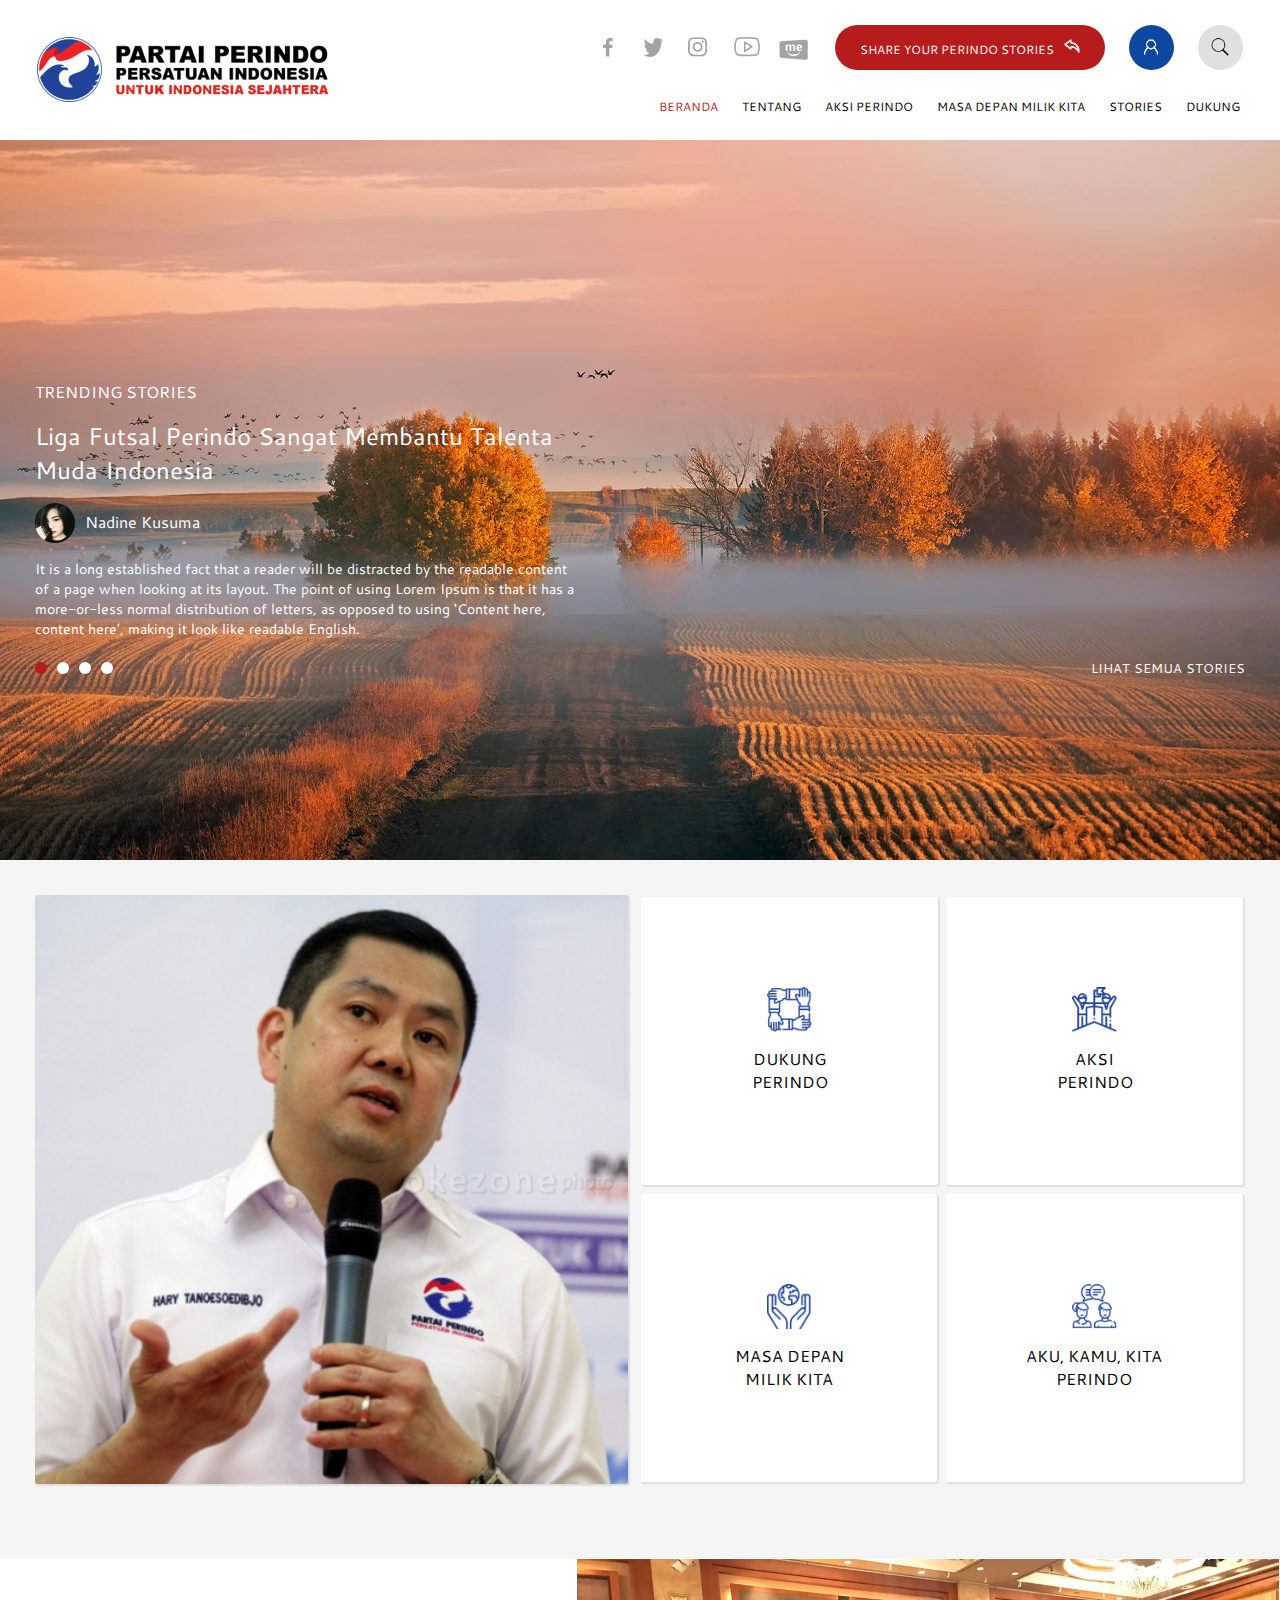
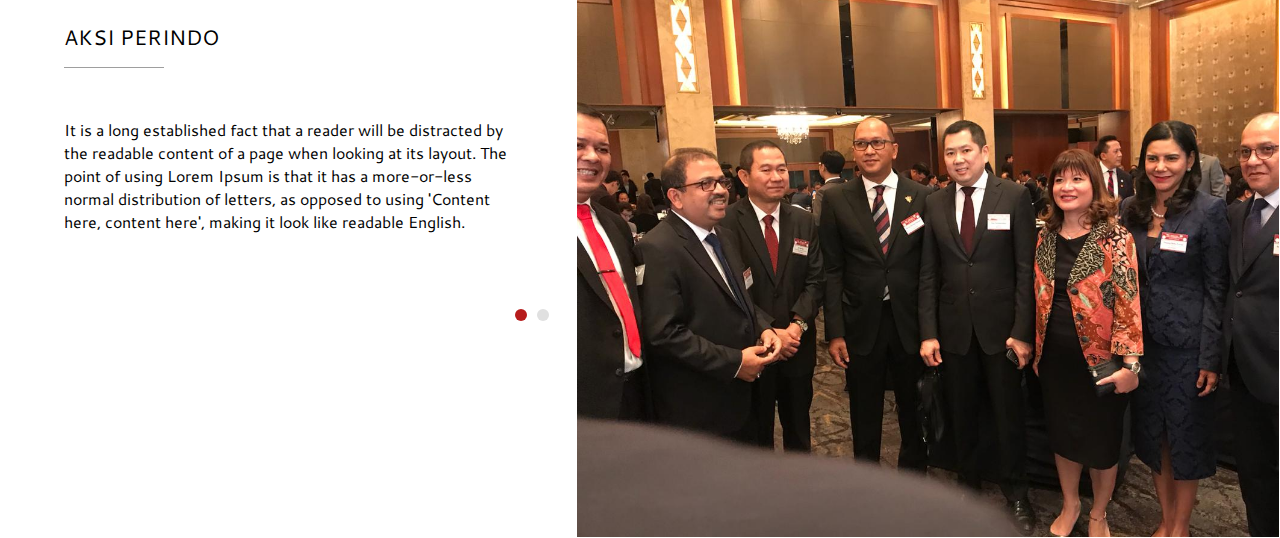
==== commit a37f9716: "Update hari ini." ====
--- a/index.html
+++ b/index.html
@@ -1,359 +1,24 @@
-<!doctype html>
+<!DOCTYPE html>
 <html>
-<head>
-<meta charset="utf-8">
-<title>Partai Perindo</title>
-<meta name="description" content="Build by DPP Perindo">
-<meta name="author" content="Ahmad Arif Rahman">
-<meta name="robots" content="index, follow">
-<meta name="viewport" content="width=device-width, initial-scale=1.0">
-<link href="favicon.ico" rel="shortcut icon" type="image/x-icon">
-<script src="jscookmenu.min.js"></script>
-<link href="web.css" rel="stylesheet">
-<link href="index.css" rel="stylesheet">
-<script src="jquery-1.12.4.min.js"></script>
-<script src="jquery-ui.min.js"></script>
-<script src="wb.carousel.effects.min.js"></script>
-<script src="wb.carousel.min.js"></script>
-<script>
-$(document).ready(function()
-{
-   var carousel_slider_trendingstoriesOpts =
-   {
-      delay: 3000,
-      duration: 500,
-      easing: 'linear',
-      mode: 'fade',
-      direction: '',
-      scalemode: 3,
-      pagination: true,
-      pagination_img_default: 'images/ic_circle_white_16px.png',
-      pagination_img_active: 'images/ic_circle_red_16px.png',
-      pause: null,
-      start: 0
-   };
-   $("#carousel_slider_trendingstories").carouseleffects(carousel_slider_trendingstoriesOpts);
-   var Carousel1Opts =
-   {
-      delay: 3000,
-      duration: 500,
-      easing: 'linear',
-      mode: 'forward',
-      direction: '',
-      pagination: true,
-      pagination_img_default: 'images/Carousel1-default.png',
-      pagination_img_active: 'images/Carousel1-active.png',
-      pause: null,
-      start: 0
-   };
-   $("#Carousel1").carousel(Carousel1Opts);
-   var Carousel2Opts =
-   {
-      delay: 3000,
-      duration: 500,
-      easing: 'linear',
-      mode: 'forward',
-      direction: '',
-      scalemode: 1,
-      pagination: true,
-      pagination_img_default: 'images/ic_circle_grey_16px.png',
-      pagination_img_active: 'images/ic_circle_red_16px.png',
-      pause: null,
-      start: 0
-   };
-   $("#Carousel2").carousel(Carousel2Opts);
-   $("#Carousel2_back a").click(function()
-   {
-      $('#Carousel2').carousel('prev');
-   });
-   $("#Carousel2_next a").click(function()
-   {
-      $('#Carousel2').carousel('next');
-   });
-});
-</script>
-</head>
-<body>
-<div id="Layer3" style="position:absolute;text-align:left;left:0px;top:1694px;width:1348px;height:625px;z-index:101;">
-<div id="wb_Text15" style="position:absolute;left:519px;top:59px;width:316px;height:36px;text-align:center;z-index:71;">
-<span style="color:#000000;font-family:Cantarell;font-size:27px;"><strong>TESTIMONI MEREKA</strong></span></div>
-<table style="position:absolute;left:10px;top:108px;width:1328px;height:500px;z-index:72;" id="Table1">
-<tr>
-<td class="cell0"><p style="font-size:13px;line-height:16px;color:#000000;"><span style="color:#000000;">&nbsp;</span></p></td>
-<td class="cell0"><p style="font-size:13px;line-height:16px;color:#000000;"><span style="color:#000000;">&nbsp;</span></p></td>
-<td class="cell1"><p style="font-size:13px;line-height:16px;color:#000000;"><span style="color:#000000;">&nbsp;</span></p></td>
-</tr>
-</table>
-</div>
-<div id="Layer6" style="position:absolute;text-align:center;left:18px;top:1823px;width:410px;height:469px;z-index:102;">
-<div id="Layer6_Container" style="width:410px;position:relative;margin-left:auto;margin-right:auto;text-align:left;">
-<picture id="wb_Picture6" style="position:absolute;left:130px;top:15px;width:150px;height:150px;z-index:73">
-<img src="images/img_posting_20190614_001.jpg" id="Picture6" alt="">
-</picture>
-<div id="wb_Text20" style="position:absolute;left:12px;top:183px;width:388px;height:25px;text-align:center;z-index:74;">
-<span style="color:#000000;font-family:Cantarell;font-size:19px;"><strong>Ayu Ting Ting</strong></span></div>
-<div id="wb_Text21" style="position:absolute;left:12px;top:212px;width:388px;height:21px;text-align:center;z-index:75;">
-<span style="color:#000000;font-family:Cantarell;font-size:16px;">Penyanyi</span></div>
-<div id="wb_Text22" style="position:absolute;left:11px;top:258px;width:389px;height:126px;text-align:center;z-index:76;">
-<span style="color:#000000;font-family:Cantarell;font-size:16px;line-height:32px;">Mereka mengatakan seseorang hanya perlu tiga hal untuk benar-benar bahagia di dunia ini, seseorang untuk dicintai, sesuatu untuk dilakukan, dan sesuatu untuk diharapkan.</span></div>
-</div>
-</div>
-<div id="Layer7" style="position:absolute;text-align:left;left:456px;top:1823px;width:389px;height:460px;z-index:103;">
-<picture id="wb_Picture7" style="position:absolute;left:131px;top:15px;width:150px;height:150px;z-index:77">
-<img src="images/img_posting_20190614_003.jpg" id="Picture7" alt="">
-</picture>
-<div id="wb_Text24" style="position:absolute;left:17px;top:183px;width:358px;height:25px;text-align:center;z-index:78;">
-<span style="color:#000000;font-family:Cantarell;font-size:19px;"><strong>Nadine Kusuma</strong></span></div>
-<div id="wb_Text25" style="position:absolute;left:17px;top:212px;width:357px;height:21px;text-align:center;z-index:79;">
-<span style="color:#000000;font-family:Cantarell;font-size:16px;">Penulis</span></div>
-<div id="wb_Text26" style="position:absolute;left:17px;top:258px;width:357px;height:95px;text-align:center;z-index:80;">
-<span style="color:#000000;font-family:Cantarell;font-size:16px;line-height:32px;">Saat seseorang mencintaimu, mereka tak harus mengatakannya. Kamu akan tahu dari cara mereka memperlakukanmu.</span></div>
-</div>
-<div id="Layer8" style="position:absolute;text-align:left;left:881px;top:1823px;width:439px;height:460px;z-index:104;">
-<picture id="wb_Picture8" style="position:absolute;left:144px;top:15px;width:150px;height:150px;z-index:81">
-<img src="images/img_user_20190613_001.jpg" id="Picture8" alt="">
-</picture>
-<div id="wb_Text27" style="position:absolute;left:16px;top:183px;width:407px;height:25px;text-align:center;z-index:82;">
-<span style="color:#000000;font-family:Cantarell;font-size:19px;"><strong>Surya Insomnia</strong></span></div>
-<div id="wb_Text28" style="position:absolute;left:16px;top:212px;width:407px;height:21px;text-align:center;z-index:83;">
-<span style="color:#000000;font-family:Cantarell;font-size:16px;">Blogger</span></div>
-<div id="wb_Text29" style="position:absolute;left:16px;top:258px;width:407px;height:63px;text-align:center;z-index:84;">
-<span style="color:#000000;font-family:Cantarell;font-size:16px;line-height:32px;">Aku mencintaimu, bukan hanya karena siapa kamu. Tapi juga karena menjadi apa diriku saat bersamamu.</span></div>
-</div>
-<div id="Layer9" style="position:absolute;text-align:left;left:0px;top:2319px;width:1348px;height:551px;z-index:105;">
-<table style="position:absolute;left:6px;top:0px;width:1336px;height:220px;z-index:88;" id="Table2">
-<tr>
-<td class="cell0"><!-- Facebook -->
-<div id="Html1" style="display:inline-block;width:402px;height:48px;z-index:85">
-<center>
-   <iframe src="https://www.facebook.com/plugins/page.php?href=https%3A%2F%2Fwww.facebook.com%2FPartaiPerindo%2F&tabs=timeline&width=340&height=500&small_header=false&adapt_container_width=true&hide_cover=false&show_facepile=true&appId=714750595548752" width="340" height="500" style="border:none; border-radius: 7.5px; overflow:hidden" scrolling="no" frameborder="0" allowTransparency="true" allow="encrypted-media"></iframe>
-</center></div>
-</td>
-<td class="cell0"><!-- Twitter -->
-<div id="Html2" style="display:inline-block;width:403px;height:55px;z-index:86">
-<center>
-   <a class="twitter-timeline" data-lang="en" data-width="340" data-height="500" data-theme="light" href="https://twitter.com/PartaiPerindo?ref_src=twsrc%5Etfw">Tweets by PartaiPerindo</a>
-   <script async src="https://platform.twitter.com/widgets.js" charset="utf-8"></script>
-</center></div>
-</td>
-<td class="cell1"><!-- Metube -->
-<div id="Html3" style="display:inline-block;width:486px;height:55px;z-index:87">
-<center>
-   <iframe src="https://www.metube.id/embed/16489274?type=video&autoplay=true&mute=true" width="340" height="188" style="border:none; border-radius: 7.5px; overflow:hidden" frameborder="0" allowfullscreen></iframe>
-</center></div>
-</td>
-</tr>
-</table>
-</div>
-<div id="wb_Text30" style="position:absolute;left:462px;top:2931px;width:430px;height:36px;text-align:center;z-index:106;">
-<span style="color:#000000;font-family:Cantarell;font-size:27px;"><strong>TERBARU DARI PERINDO</strong></span></div>
-<div id="Layer10" style="position:absolute;text-align:left;left:1px;top:3006px;width:1347px;height:627px;z-index:107;">
-<div id="FlexGrid1">
-<div class="header">
-</div>
-<div class="nav">
-</div>
-<div class="main">
-</div>
-<div class="sidebar">
-</div>
-<div class="footer">
-</div>
-</div>
-</div>
-<hr id="Line3" style="position:absolute;left:552px;top:2973px;width:250px;z-index:108;">
-<div id="Layer11" style="position:absolute;text-align:left;left:0px;top:4508px;width:1348px;height:338px;z-index:109;">
-<div id="wb_Text31" style="position:absolute;left:26px;top:38px;width:90px;height:18px;z-index:96;">
-<a href="#"><span style="color:#FFFFFF;font-family:Cantarell;font-size:13px;">TENTANG</span></a></div>
-<div id="wb_Text32" style="position:absolute;left:26px;top:80px;width:122px;height:18px;z-index:97;">
-<a href="#"><span style="color:#FFFFFF;font-family:Cantarell;font-size:13px;">AKSI PERINDO</span></a></div>
-<div id="wb_Text33" style="position:absolute;left:201px;top:38px;width:211px;height:18px;z-index:98;">
-<a href="#"><span style="color:#FFFFFF;font-family:Cantarell;font-size:13px;">MASA DEPAN MILIK KITA</span></a></div>
-<div id="wb_Text34" style="position:absolute;left:201px;top:80px;width:155px;height:18px;z-index:99;">
-<a href="#"><span style="color:#FFFFFF;font-family:Cantarell;font-size:13px;">RUMAH PERINDO</span></a></div>
-</div>
-<div id="Layer12" style="position:absolute;text-align:left;left:0px;top:1px;width:1348px;height:142px;z-index:110;">
-<div id="wb_Image1" style="position:absolute;left:31px;top:19px;width:292px;height:65px;z-index:100;">
-<img src="images/img_perindo_header1.png" id="Image1" alt=""></div>
-</div>
-<div id="wb_MenuBar1" style="position:absolute;left:497px;top:89px;width:839px;height:33px;z-index:1111;">
-<div id="MenuBar1">
-<ul style="display:none;">
-<li><span></span><span>BERANDA</span></li>
-<li><span></span><span>TENTANG</span></li>
-<li><span></span><span>AKSI&nbsp;PERINDO</span></li>
-<li><span></span><span>MASA&nbsp;DEPAN&nbsp;MILIK&nbsp;KITA</span></li>
-<li><span></span><span>RUMAH&nbsp;PERINDO</span></li>
-<li><span></span><span>STORIES</span></li>
-<li><span></span><span>DUKUNG</span></li>
-</ul>
-</div>
-<script>
-var cmMenuBar1 =
-{
-   mainFolderLeft: '',
-   mainFolderRight: '',
-   mainItemLeft: '',
-   mainItemRight: '',
-   folderLeft: '',
-   folderRight: '',
-   itemLeft: '',
-   itemRight: '',
-   mainSpacing: 0,
-   subSpacing: 0,
-   delay: 100,
-   offsetHMainAdjust: [0, 0],
-   offsetSubAdjust: [0, 0]
-};
-var cmMenuBar1HSplit = [_cmNoClick, '<td class="MenuBar1MenuSplitLeft"><div></div></td>' +
-                                       '<td class="MenuBar1MenuSplitText"><div></div></td>' +
-                                       '<td class="MenuBar1MenuSplitRight"><div></div></td>'];
-var cmMenuBar1MainVSplit = [_cmNoClick, '<div><table width="35" cellspacing="0"><tr><td class="MenuBar1HorizontalSplit">|</td></tr></table></div>'];
-var cmMenuBar1MainHSplit = [_cmNoClick, '<td colspan="3" class="MenuBar1MainSplitText"><div></div></td>'];
-cmDrawFromText('MenuBar1', 'hbr', cmMenuBar1, 'MenuBar1');
-</script>
-</div>
-<div id="wb_button_facebook_header" style="position:absolute;left:678px;top:30px;width:10px;height:20px;z-index:112;">
-<a href="https://www.facebook.com"><img src="images/img_facebook_grey1.png" id="button_facebook_header" alt=""></a></div>
-<div id="wb_button_twitter_header" style="position:absolute;left:713px;top:30px;width:25px;height:20px;z-index:113;">
-<a href="https://twitter.com"><img src="images/img_twitter_grey1.png" id="button_twitter_header" alt=""></a></div>
-<div id="wb_button_instagram_header" style="position:absolute;left:758px;top:30px;width:20px;height:20px;z-index:114;">
-<a href="https://instagram.com"><img src="images/img_instagram_grey1.png" id="button_instagram_header" alt=""></a></div>
-<div id="wb_button_youtube_header" style="position:absolute;left:801px;top:30px;width:29px;height:20px;z-index:115;">
-<a href="https://www.youtube.com"><img src="images/img_youtube_grey1.png" id="button_youtube_header" alt=""></a></div>
-<div id="wb_button_metube_header" style="position:absolute;left:850px;top:24px;width:32px;height:32px;z-index:116;">
-<a href="https://metube.id"><img src="images/img_metube_grey3_64px.png" id="button_metube_header" alt=""></a></div>
-<a id="button_search" href="" style="position:absolute;left:1275px;top:20px;width:40px;height:40px;z-index:117;"></a>
-<a id="button_signup" href="https://reg.partaiperindo.com" title="Daftar Anggota" style="position:absolute;left:1211px;top:20px;width:40px;height:40px;z-index:118;"></a>
-<a id="Button1" href="https://reg.partaiperindo.com" style="position:absolute;left:907px;top:20px;width:284px;height:40px;z-index:119;"></a>
-<div id="wb_Text23" style="position:absolute;left:916px;top:32px;width:223px;height:18px;text-align:right;z-index:120;">
-<span style="color:#FFFFFF;font-family:Cantarell;font-size:13px;">SHARE YOUR PERINDO STORIES</span></div>
-<div id="wb_Image2" style="position:absolute;left:1155px;top:30px;width:20px;height:20px;z-index:121;">
-<img src="images/ic_reply_32px.png" id="Image2" alt=""></div>
-<a id="Button2" href="#" style="position:absolute;left:907px;top:20px;width:284px;height:40px;z-index:122;"></a>
-<div id="wb_carousel_slider_trendingstories" style="position:absolute;left:0px;top:143px;width:1325px;height:500px;z-index:123;overflow:hidden;">
-<div id="carousel_slider_trendingstories" style="position:absolute;">
-<div class="frame frame-1">
-<div class="carousel-innerframe">
-<div id="layer_captions1" style="position:absolute;text-align:left;left:10px;top:240px;width:500px;height:200px;z-index:5;">
-<div id="wb_Text1" style="position:absolute;left:0px;top:1px;width:246px;height:21px;z-index:0;">
-<span style="color:#FFFFFF;font-family:Cantarell;font-size:16px;">TRENDING STORIES</span></div>
-<div id="wb_Text2" style="position:absolute;left:0px;top:30px;width:500px;height:63px;z-index:1;">
-<span style="color:#FFFFFF;font-family:Cantarell;font-size:24px;">Liga Futsal Perindo Sangat Membantu Talenta Muda Indonesia</span></div>
-<picture id="wb_Picture1" style="position:absolute;left:0px;top:109px;width:40px;height:40px;z-index:2">
-<img src="images/img_posting_20190821_003.jpg" id="Picture1" alt="">
-</picture>
-<div id="wb_Text3" style="position:absolute;left:62px;top:120px;width:438px;height:21px;z-index:3;">
-<span style="color:#FFFFFF;font-family:Cantarell;font-size:16px;">Loviana Mayoreta</span></div>
-<div id="wb_Text4" style="position:absolute;left:0px;top:161px;width:500px;height:21px;z-index:4;">
-<span style="color:#FFFFFF;font-family:Cantarell;font-size:16px;">Write captions here...</span></div>
-</div>
-<a id="button_openallstories1" href="" style="position:absolute;left:1105px;top:446px;width:200px;height:40px;z-index:6;">LIHAT SEMUA STORIES</a>
-</div>
-</div>
-<div class="frame frame-2" style ="display:none">
-<div class="carousel-innerframe">
-<div id="layer_captions2" style="position:absolute;text-align:left;left:10px;top:240px;width:500px;height:200px;z-index:11;">
-<picture id="wb_Picture2" style="position:absolute;left:0px;top:109px;width:40px;height:40px;z-index:7">
-<img src="images/img_posting_20190821_003.jpg" id="Picture2" alt="">
-</picture>
-<div id="wb_Text5" style="position:absolute;left:0px;top:30px;width:500px;height:63px;z-index:8;">
-<span style="color:#FFFFFF;font-family:Cantarell;font-size:24px;">Liga Futsal Perindo Sangat Membantu Talenta Muda Indonesia</span></div>
-<div id="wb_Text7" style="position:absolute;left:62px;top:120px;width:438px;height:21px;z-index:9;">
-<span style="color:#FFFFFF;font-family:Cantarell;font-size:16px;">Loviana Mayoreta</span></div>
-<div id="wb_Text8" style="position:absolute;left:0px;top:161px;width:500px;height:21px;z-index:10;">
-<span style="color:#FFFFFF;font-family:Cantarell;font-size:16px;">Write captions here...</span></div>
-</div>
-<a id="button_openallstories2" href="" style="position:absolute;left:1105px;top:445px;width:200px;height:40px;z-index:12;">LIHAT SEMUA STORIES</a>
-</div>
-</div>
-<div class="frame frame-3" style ="display:none">
-<div class="carousel-innerframe">
-<div id="Layer1" style="position:absolute;text-align:left;left:10px;top:240px;width:500px;height:200px;z-index:17;">
-<picture id="wb_Picture3" style="position:absolute;left:0px;top:109px;width:40px;height:40px;z-index:13">
-<img src="images/img_posting_20190821_003.jpg" id="Picture3" alt="">
-</picture>
-<div id="wb_Text6" style="position:absolute;left:0px;top:30px;width:500px;height:63px;z-index:14;">
-<span style="color:#FFFFFF;font-family:Cantarell;font-size:24px;">Liga Futsal Perindo Sangat Membantu Talenta Muda Indonesia</span></div>
-<div id="wb_Text9" style="position:absolute;left:62px;top:120px;width:438px;height:21px;z-index:15;">
-<span style="color:#FFFFFF;font-family:Cantarell;font-size:16px;">Loviana Mayoreta</span></div>
-<div id="wb_Text10" style="position:absolute;left:0px;top:161px;width:500px;height:21px;z-index:16;">
-<span style="color:#FFFFFF;font-family:Cantarell;font-size:16px;">Write captions here...</span></div>
-</div>
-<a id="button_openallstories3" href="http://" style="position:absolute;left:1105px;top:445px;width:200px;height:40px;z-index:18;">LIHAT SEMUA STORIES</a>
-</div>
-</div>
-</div>
-</div>
-<div id="Layer2" style="position:absolute;text-align:left;left:0px;top:643px;width:96.31%;height:500px;z-index:124;">
-<div id="wb_Carousel1" style="position:absolute;left:5px;top:19px;width:647px;height:430px;z-index:36;overflow:hidden;">
-<div id="Carousel1" style="position:absolute;">
-<div class="frame frame-1">
-<div id="wb_Text11" style="position:absolute;left:311px;top:158px;width:297px;height:140px;z-index:32;">
-<span style="color:#FFFFFF;font-family:Cantarell;font-size:21px;">Harus ada program pro rakyat.<br>Perlakuan khusus agar masyarakat bawah lebih cepat naik kelas.</span></div>
-<div id="wb_Text12" style="position:absolute;left:311px;top:327px;width:242px;height:18px;z-index:33;">
-<span style="color:#FFFFFF;font-family:Cantarell;font-size:13px;"><strong>HARY TANOESOEDIBJO</strong></span></div>
-<div id="wb_Text13" style="position:absolute;left:311px;top:350px;width:250px;height:18px;z-index:34;">
-<span style="color:#FFFFFF;font-family:Cantarell;font-size:13px;">KETUA UMUM PARTAI PERINDO</span></div>
-<div id="wb_Text14" style="position:absolute;left:28px;top:326px;width:209px;height:43px;z-index:35;">
-<span style="color:#FFFFFF;font-family:Cantarell;font-size:16px;"><strong>PIDATO<br>KETUA UMUM</strong></span></div>
-</div>
-</div>
-</div>
-<a id="Button3" href="#" style="position:absolute;left:683px;top:35px;width:296px;height:208px;z-index:37;"></a>
-<a id="Button5" href="#" style="position:absolute;left:997px;top:35px;width:296px;height:208px;z-index:38;"></a>
-<label for="" id="Label3" style="position:absolute;left:782px;top:183px;width:92px;height:19px;line-height:19px;z-index:39;">PERINDO</label>
-<label for="" id="Label5" style="position:absolute;left:1109px;top:179px;width:69px;height:23px;line-height:23px;z-index:40;">PERINDO</label>
-<label for="" id="Label2" style="position:absolute;left:782px;top:156px;width:92px;height:19px;line-height:19px;z-index:41;">DUKUNG</label>
-<label for="" id="Label4" style="position:absolute;left:1097px;top:156px;width:91px;height:19px;line-height:19px;z-index:42;">AKSI</label>
-<div id="wb_Image3" style="position:absolute;left:806px;top:83px;width:53px;height:53px;z-index:43;">
-<img src="images/img_menuicon_001.png" id="Image3" alt=""></div>
-<div id="wb_Image4" style="position:absolute;left:1120px;top:83px;width:53px;height:53px;z-index:44;">
-<img src="images/img_menuicon_002.png" id="Image4" alt=""></div>
-<a id="Button9" href="#" style="position:absolute;left:997px;top:263px;width:296px;height:201px;z-index:45;"></a>
-<a id="Button7" href="#" style="position:absolute;left:682px;top:263px;width:296px;height:201px;z-index:46;"></a>
-<label for="" id="Label7" style="position:absolute;left:773px;top:406px;width:110px;height:19px;line-height:19px;z-index:47;">MILIK KITA</label>
-<label for="" id="Label6" style="position:absolute;left:773px;top:379px;width:110px;height:19px;line-height:19px;z-index:48;">MASA DEPAN</label>
-<div id="wb_Image5" style="position:absolute;left:809px;top:306px;width:47px;height:53px;z-index:49;">
-<img src="images/img_menuicon_003.png" id="Image5" alt=""></div>
-<label for="" id="Label9" style="position:absolute;left:1097px;top:401px;width:93px;height:21px;line-height:21px;z-index:50;">PERINDO</label>
-<label for="" id="Label8" style="position:absolute;left:1068px;top:375px;width:150px;height:19px;line-height:19px;z-index:51;">AKU, KAMU, KITA</label>
-<div id="wb_Image6" style="position:absolute;left:1122px;top:307px;width:53px;height:53px;z-index:52;">
-<img src="images/img_menuicon_004.png" id="Image6" alt=""></div>
-<a id="button_open_masadepan" href="#" style="position:absolute;left:683px;top:263px;width:295px;height:201px;z-index:53;"></a>
-<a id="button_open_stories" href="#" style="position:absolute;left:997px;top:263px;width:296px;height:201px;z-index:54;"></a>
-<a id="button_open_dukungperindo" href="#" style="position:absolute;left:683px;top:35px;width:298px;height:210px;z-index:55;"></a>
-<a id="button_open_aksiperindo" href="#" style="position:absolute;left:997px;top:35px;width:296px;height:204px;z-index:56;"></a>
-</div>
-<div id="wb_Carousel2" style="position:absolute;left:0px;top:1193px;width:1348px;height:502px;z-index:125;overflow:hidden;">
-<div id="Carousel2" style="position:absolute;">
-<div class="frame frame-1">
-<picture id="wb_Picture4" style="position:absolute;left:684px;top:0px;width:670px;height:500px;z-index:61">
-<img src="images/img_posting_20190613_005.jpg" id="Picture4" alt="">
-</picture>
-<div id="Layer4" style="position:absolute;text-align:left;left:1264px;top:0px;width:80px;height:500px;z-index:62;">
-</div>
-<div id="wb_Text16" style="position:absolute;left:125px;top:96px;width:480px;height:36px;z-index:63;">
-<span style="color:#000000;font-family:Cantarell;font-size:27px;"><strong>AKSI PERINDO</strong></span></div>
-<hr id="Line1" style="position:absolute;left:125px;top:141px;width:125px;z-index:64;">
-<div id="wb_Text17" style="position:absolute;left:125px;top:188px;width:472px;height:143px;text-align:justify;z-index:65;">
-<span style="color:#000000;font-family:Cantarell;font-size:16px;line-height:29px;">Ketum Partai Perindo Hary Tanoesoedibjo mengikuti Indonesia-Korea Business and Investment Forum di Seoul, Korea Selatan, Senin (9/10/2018). Forum ini diharapkan mendorong lebih banyak lagi investasi masuk ke tanah air, sehingga dapat meningkatkan devisa dan lapangan kerja.</span></div>
-</div>
-<div class="frame frame-2">
-<picture id="wb_Picture5" style="position:absolute;left:2032px;top:0px;width:662px;height:500px;z-index:66">
-<img src="images/img_posting_20191016_002.jpg" id="Picture5" alt="">
-</picture>
-<div id="Layer5" style="position:absolute;text-align:left;left:2612px;top:0px;width:80px;height:500px;z-index:67;">
-</div>
-<hr id="Line2" style="position:absolute;left:1473px;top:141px;width:125px;z-index:68;">
-<div id="wb_Text18" style="position:absolute;left:1473px;top:96px;width:472px;height:36px;z-index:69;">
-<span style="color:#000000;font-family:Cantarell;font-size:27px;"><strong>BERITA PERINDO</strong></span></div>
-<div id="wb_Text19" style="position:absolute;left:1473px;top:188px;width:472px;height:143px;text-align:justify;z-index:70;">
-<span style="color:#000000;font-family:Cantarell;font-size:16px;line-height:29px;">Usai berhasil mempertahankan kursi di DPRD Kabupaten/Kota maupun kursi legislatif untuk DPRD Provinsi Sumatera Selatan dalam sidang Perselihan Hasil Pemilihan Umum (PHPU) yang digelar di Mahkamah Konstitusi beberapa waktu lalu, DPW Perindo Sumsel langsung menggelar rapat koordinasi.</span></div>
-</div>
-</div>
-<div id="Carousel2_back"><a><img alt="Back" src="images/ic_keyboard_arrow_left_32px.png"></a></div>
-<div id="Carousel2_next"><a><img alt="Next" src="images/ic_keyboard_arrow_right_32px.png"></a></div>
-</div>
-</body>
-</html>+  <head>
+    <script>
+      // WARNING: DO NOT set the <base href> like this in production!
+      // Details: https://webdev.dartlang.org/angular/guide/router
+      (function () {
+        var m = document.location.pathname.match(/^(\/[-\w]+)+\/web($|\/)/);
+        document.write('<base href="' + (m ? m[0] : '/') + '" />');
+      }());
+    </script>
+
+    <title>Partai Perindo</title>
+    <meta charset="utf-8">
+    <meta name="viewport" content="width=device-width, initial-scale=1">
+    <!-- <link rel="stylesheet" href="css/styles.css"> -->
+    <link rel="icon" type="image/png" href="images/favicon.ico">
+    <!-- <script defer src="js/dashboard.js"></script> -->
+    <script defer src="main.dart.js"></script>
+    <link rel="stylesheet" href="css/perindo.css">
+  </head>
+  <body style="margin: 0; padding: 0;">
+  </body>
+</html>
--- a/css/styles.css
+++ b/css/styles.css
@@ -0,0 +1,117 @@
+@import url(https://fonts.googleapis.com/css?family=Roboto);
+@import url(https://fonts.googleapis.com/css?family=Material+Icons);
+
+/* Master Styles */
+h1 {
+  color: #369;
+  font-family: Arial, Helvetica, sans-serif;
+  font-size: 250%;
+}
+h2, h3 {
+  color: #444;
+  font-family: Arial, Helvetica, sans-serif;
+  font-weight: lighter;
+}
+body {
+  margin: 2em;
+}
+body, input[text], button {
+  color: #888;
+  font-family: Cambria, Georgia;
+}
+a {
+  cursor: pointer;
+  cursor: hand;
+}
+button {
+  font-family: Arial;
+  background-color: #eee;
+  border: none;
+  padding: 5px 10px;
+  border-radius: 4px;
+  cursor: pointer;
+  cursor: hand;
+}
+button:hover {
+  background-color: #cfd8dc;
+}
+button:disabled {
+  background-color: #eee;
+  color: #aaa;
+  cursor: auto;
+}
+label {
+  padding-right: 0.5em;
+}
+/* Navigation link styles */
+nav a {
+  padding: 5px 10px;
+  text-decoration: none;
+  margin-right: 10px;
+  margin-top: 10px;
+  display: inline-block;
+  background-color: #eee;
+  border-radius: 4px;
+}
+nav a:visited, a:link {
+  color: #607D8B;
+}
+nav a:hover {
+  color: #039be5;
+  background-color: #CFD8DC;
+}
+nav a.active {
+  color: #039be5;
+}
+
+/* items class */
+.items {
+  margin: 0 0 2em 0;
+  list-style-type: none;
+  padding: 0;
+  width: 24em;
+}
+.items li {
+  cursor: pointer;
+  position: relative;
+  left: 0;
+  background-color: #EEE;
+  margin: .5em;
+  padding: .3em 0;
+  height: 1.6em;
+  border-radius: 4px;
+}
+.items li:hover {
+  color: #607D8B;
+  background-color: #DDD;
+  left: .1em;
+}
+.items li.selected {
+  background-color: #CFD8DC;
+  color: white;
+}
+.items li.selected:hover {
+  background-color: #BBD8DC;
+}
+.items .text {
+  position: relative;
+  top: -3px;
+}
+.items .badge {
+  display: inline-block;
+  font-size: small;
+  color: white;
+  padding: 0.8em 0.7em 0 0.7em;
+  background-color: #607D8B;
+  line-height: 1em;
+  position: relative;
+  left: -1px;
+  top: -4px;
+  height: 1.8em;
+  margin-right: .8em;
+  border-radius: 4px 0 0 4px;
+}
+/* everywhere else */
+* {
+  font-family: Arial, Helvetica, sans-serif;
+}
--- a/css/perindo.css
+++ b/css/perindo.css
@@ -0,0 +1,10 @@
+@font-face
+{
+   font-family: "Cantarell";
+   src: url('fonts/Cantarell-Regular.ttf') format('truetype');
+}
+
+* {
+    font-family: "Cantarell";
+    width: auto;
+}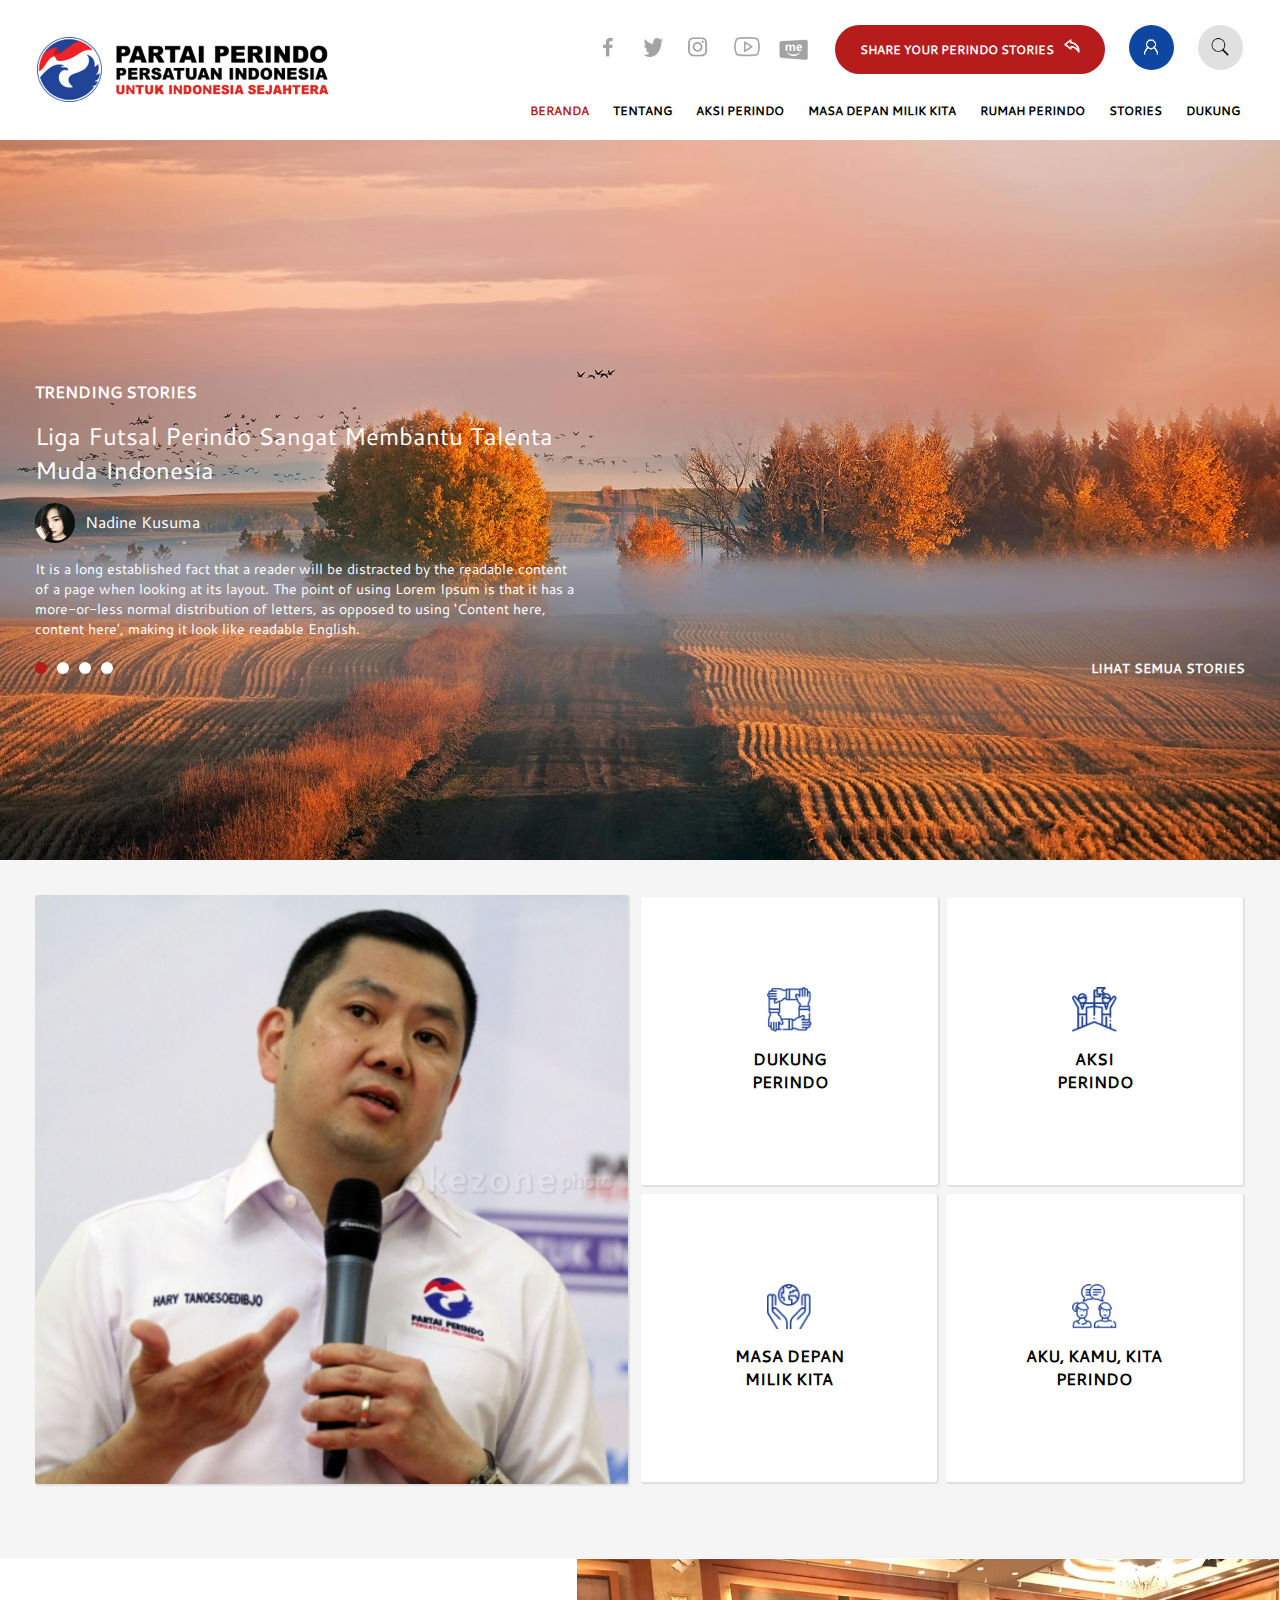
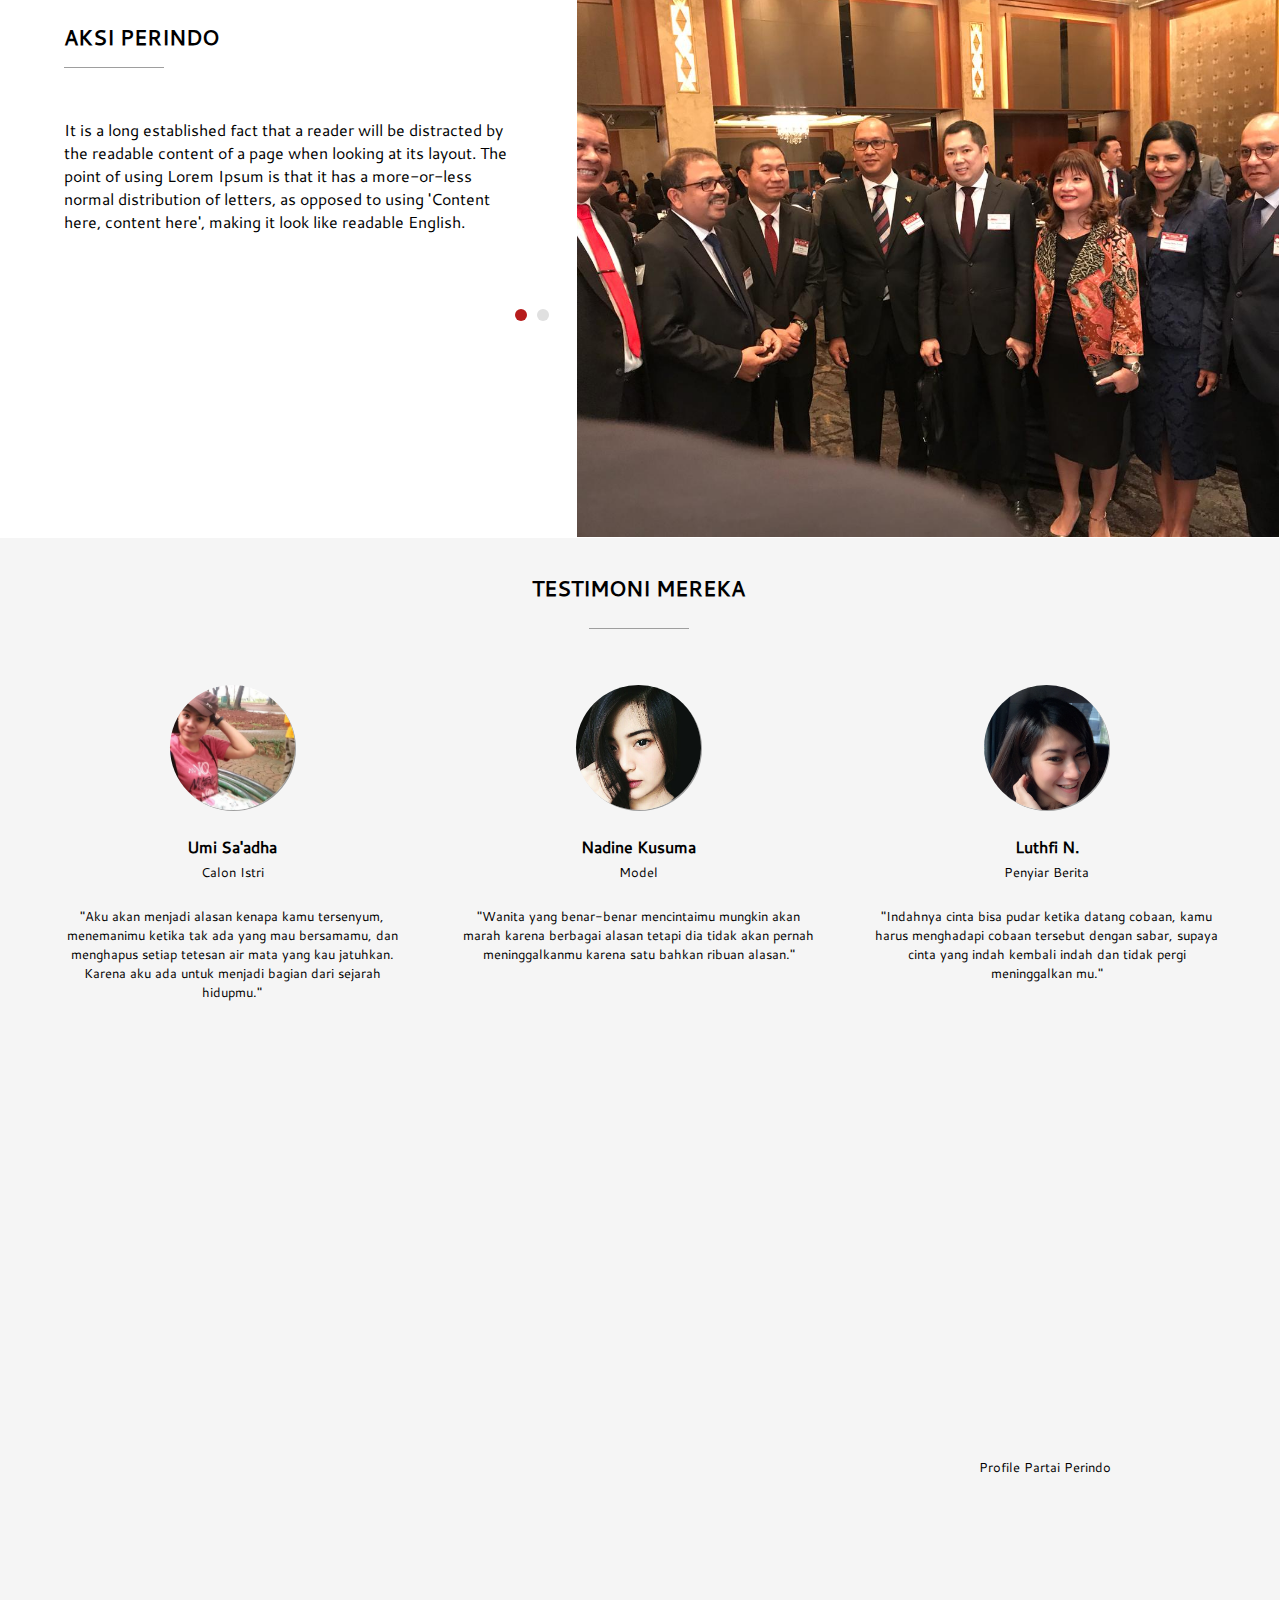
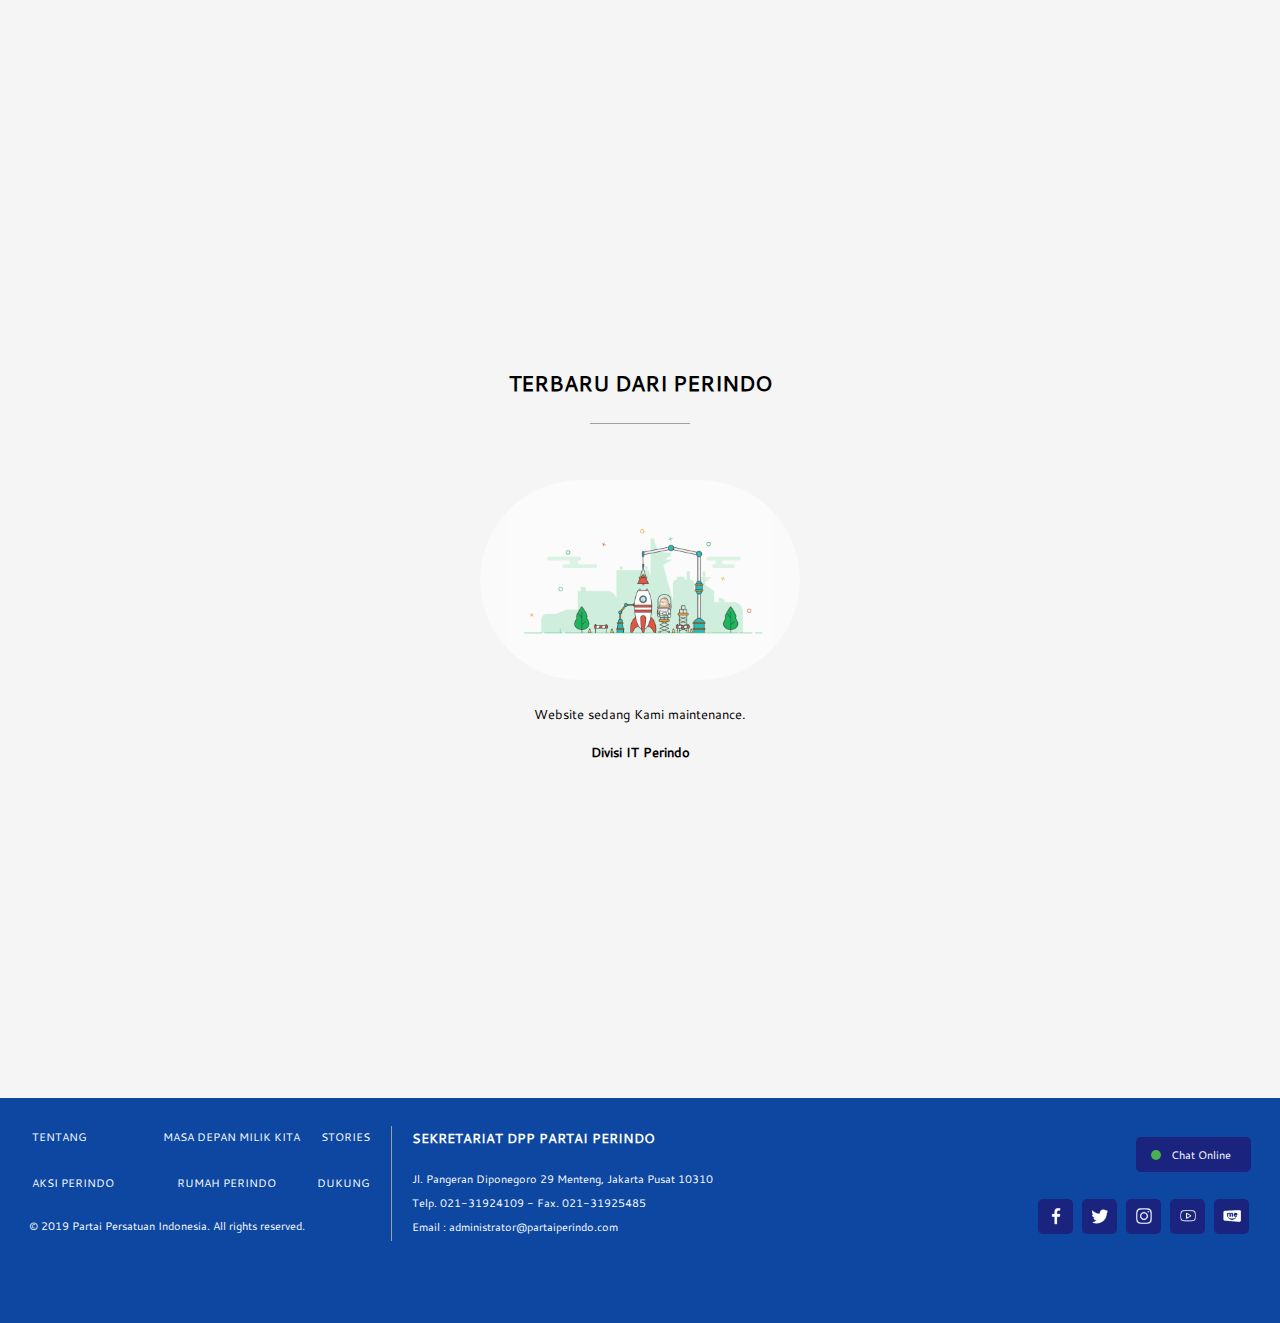
==== commit 874ed320: "Finished today." ====
--- a/index.html
+++ b/index.html
@@ -13,9 +13,7 @@
     <title>Partai Perindo</title>
     <meta charset="utf-8">
     <meta name="viewport" content="width=device-width, initial-scale=1">
-    <!-- <link rel="stylesheet" href="css/styles.css"> -->
     <link rel="icon" type="image/png" href="images/favicon.ico">
-    <!-- <script defer src="js/dashboard.js"></script> -->
     <script defer src="main.dart.js"></script>
     <link rel="stylesheet" href="css/perindo.css">
   </head>
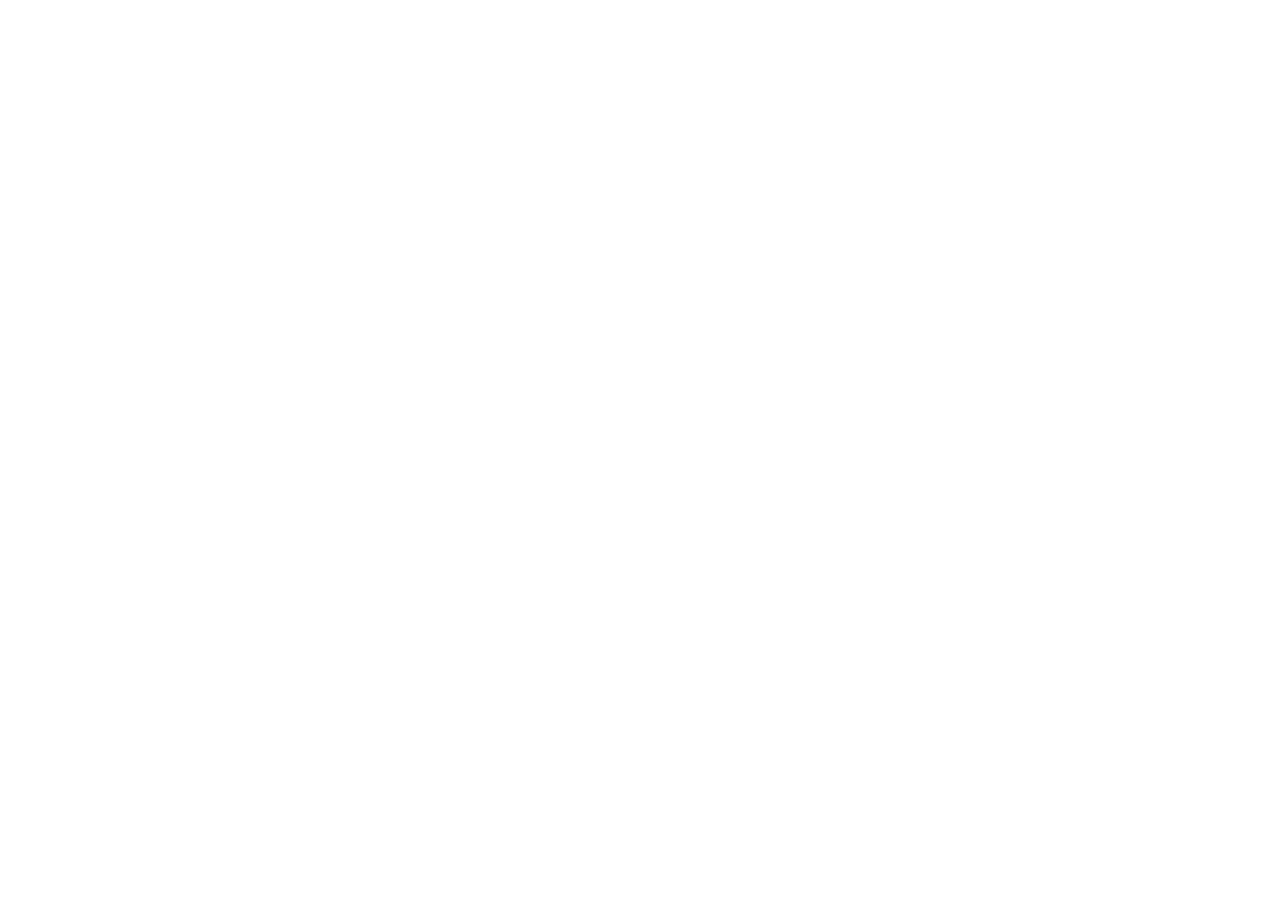
==== commit 6b7f1296: "Revert." ====
--- a/index.html
+++ b/index.html
@@ -1,22 +1,64 @@
 <!DOCTYPE html>
-<html>
+<html amp lang="en">
   <head>
-    <script>
-      // WARNING: DO NOT set the <base href> like this in production!
-      // Details: https://webdev.dartlang.org/angular/guide/router
-      (function () {
-        var m = document.location.pathname.match(/^(\/[-\w]+)+\/web($|\/)/);
-        document.write('<base href="' + (m ? m[0] : '/') + '" />');
-      }());
-    </script>
+    <meta charset="UTF-8">
+    <title></title>
+    <!-- Favicon / Touch Icons -->
+    <!-- <link rel="icon" sizes="16x16" href="assets/images/favicon.ico"> -->
+    <link href='assets/images/favicon.ico' sizes="16x16" rel='icon' type='image/x-icon'/>
 
-    <title>Partai Perindo</title>
-    <meta charset="utf-8">
-    <meta name="viewport" content="width=device-width, initial-scale=1">
-    <link rel="icon" type="image/png" href="images/favicon.ico">
-    <script defer src="main.dart.js"></script>
-    <link rel="stylesheet" href="css/perindo.css">
+    <meta name="robots" content="index, follow, noarchive, nocache">
+    <meta name="author" content="Divisi IT Perindo">
+    <meta name="keywords" content="id.perindo,partai-perindo">
+    <meta property="title" content="Partai Perindo">
+    <meta property="site_name" content="Partai Perindo">
+    <meta property="url" content="https://partaiperindo.com">
+    <meta property="description" content="Jln. Diponegoro No.29, Menteng, Jakarta Pusat 10310">
+    <meta name="description" content="Jln. Diponegoro No.29, Menteng, Jakarta Pusat 10310">
+    
+    <link href="https://1.bp.blogspot.com/-UF8pXXOSrlc/XFg28IntLwI/AAAAAAAAVAI/2HeFIxXXlv0W96LwEA3tyxJRljVWRzeYACLcBGAs/s1600/partai_09_perindo_design.png" rel="image_src"/>
+    <meta content="https://1.bp.blogspot.com/-UF8pXXOSrlc/XFg28IntLwI/AAAAAAAAVAI/2HeFIxXXlv0W96LwEA3tyxJRljVWRzeYACLcBGAs/s1600/partai_09_perindo_design.png" property="image"/>
+    <meta content="128" property="image:height"/>
+    <meta content="128" property="image:width"/>
+
+    <!-- <script async src="https://cdn.ampproject.org/v0.js"></script> -->
+    <!--<link rel="canonical" href="index.html"/>
+    <link href="styles/base.css" rel="text/stylesheet"/>-->
+
+    <header>
+        <!--<script type="application/ld+json">
+          {
+            "@context": "http://schema.org",
+            "@type": "News Article",
+            "headline": "Open-source framework for publishing content",
+            "datePublished": "2015-10-07T12:02:41Z",
+            "image": [
+              "/assets/images/img_perindo_header3.png"
+            ]
+          }
+        </script>-->
+  
+        <!-- Google Tag Manager -->
+        <!--<script>
+        (function(w,d,s,l,i){w[l]=w[l]||[];w[l].push({'gtm.start':
+        new Date().getTime(),event:'gtm.js'});var f=d.getElementsByTagName(s)[0],
+        j=d.createElement(s),dl=l!='dataLayer'?'&l='+l:'';j.async=true;j.src=
+        'https://www.googletagmanager.com/gtm.js?id='+i+dl;f.parentNode.insertBefore(j,f);
+        })(window,document,'script','dataLayer','GTM-P26B3JX');
+        </script>-->
+        <!-- End Google Tag Manager -->
+  
+        <script async src="main.dart.js" type="application/javascript"></script>
+        <!-- script async or script defer -->
+    </header>
   </head>
-  <body style="margin: 0; padding: 0;">
+  <body>
+    <!-- Google Tag Manager (noscript) -->
+    <!--<noscript>
+      <iframe src="https://www.googletagmanager.com/ns.html?id=GTM-P26B3JX" height="0" width="0" style="display:none;visibility:hidden"></iframe>
+    </noscript>-->
+    <!-- End Google Tag Manager (noscript) -->
+
+    <!--<a href="https://seal.beyondsecurity.com/vulnerability-scanner-verification/dev2.partaiperindo.com" hidden><img src="https://seal.beyondsecurity.com/verification-images/dev2.partaiperindo.com/vulnerability-scanner-2.gif" alt="Website Security Test" border="0"></a>-->
   </body>
 </html>
